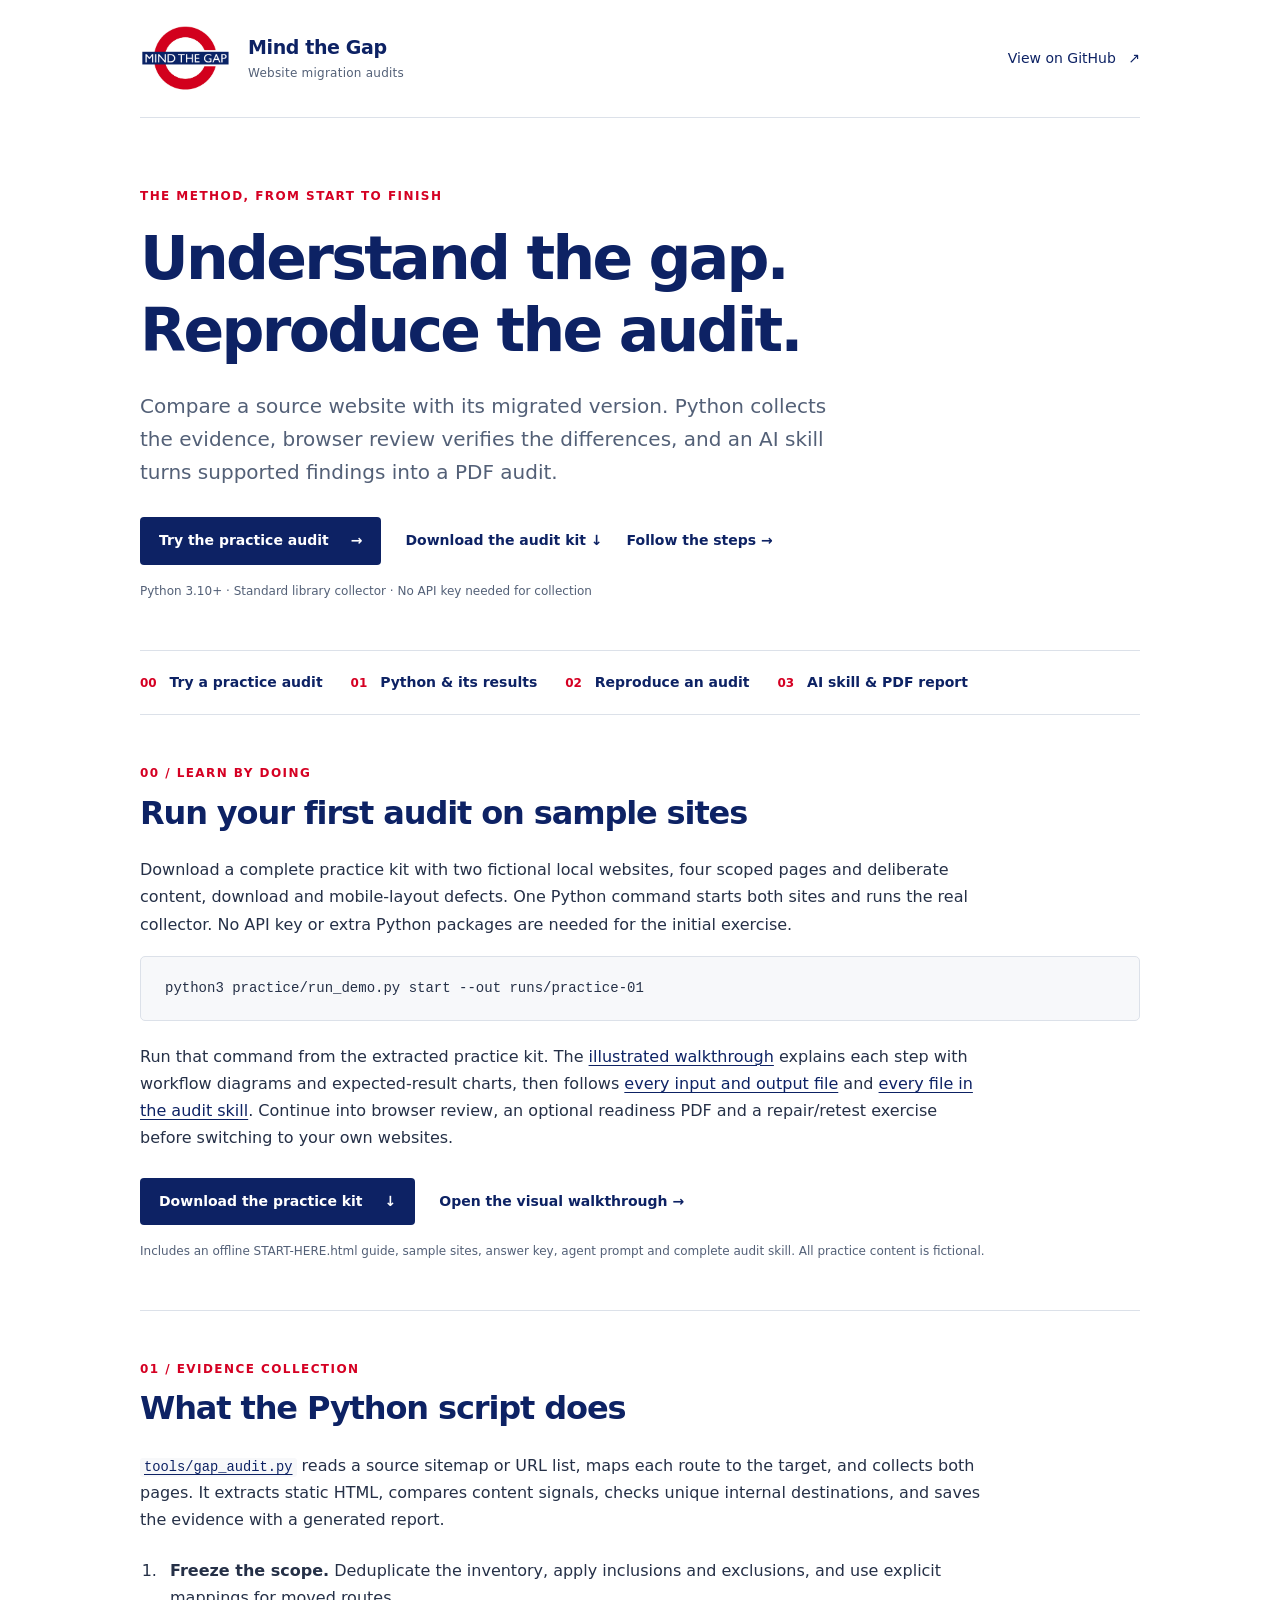
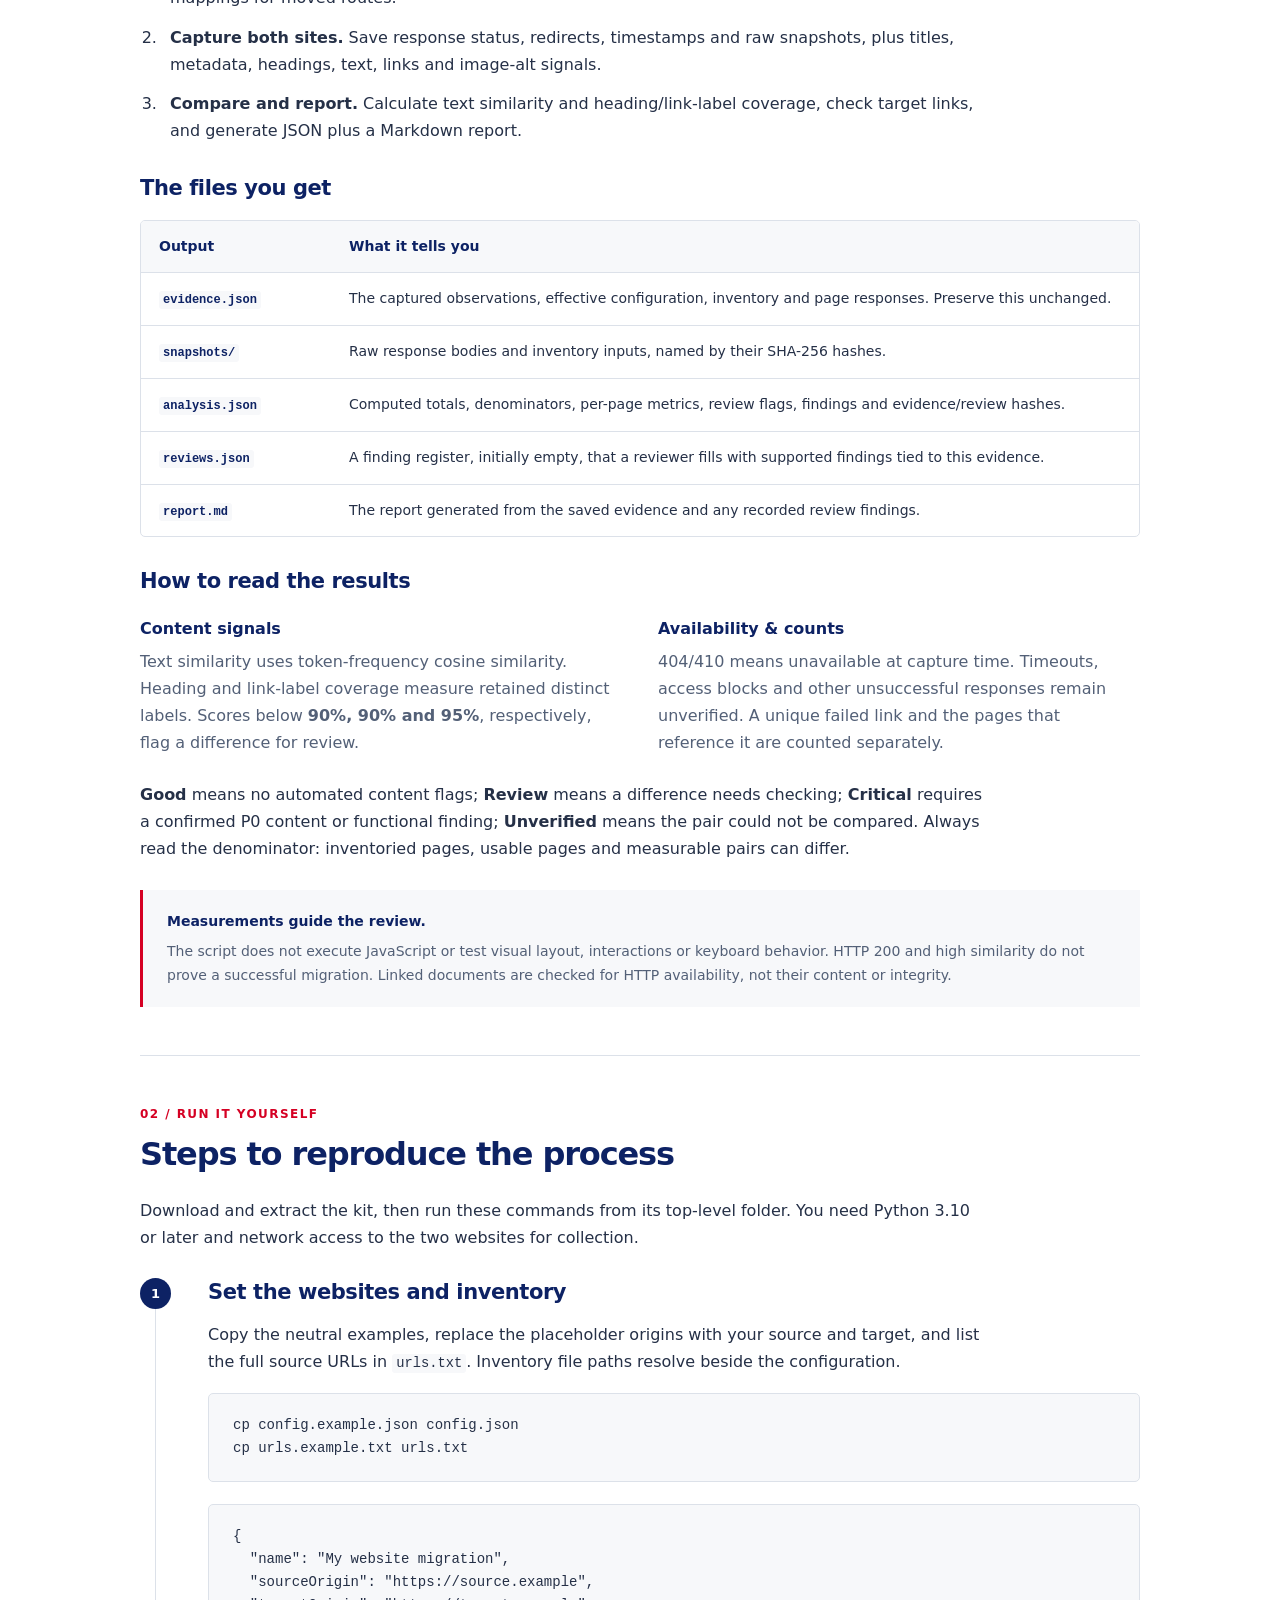
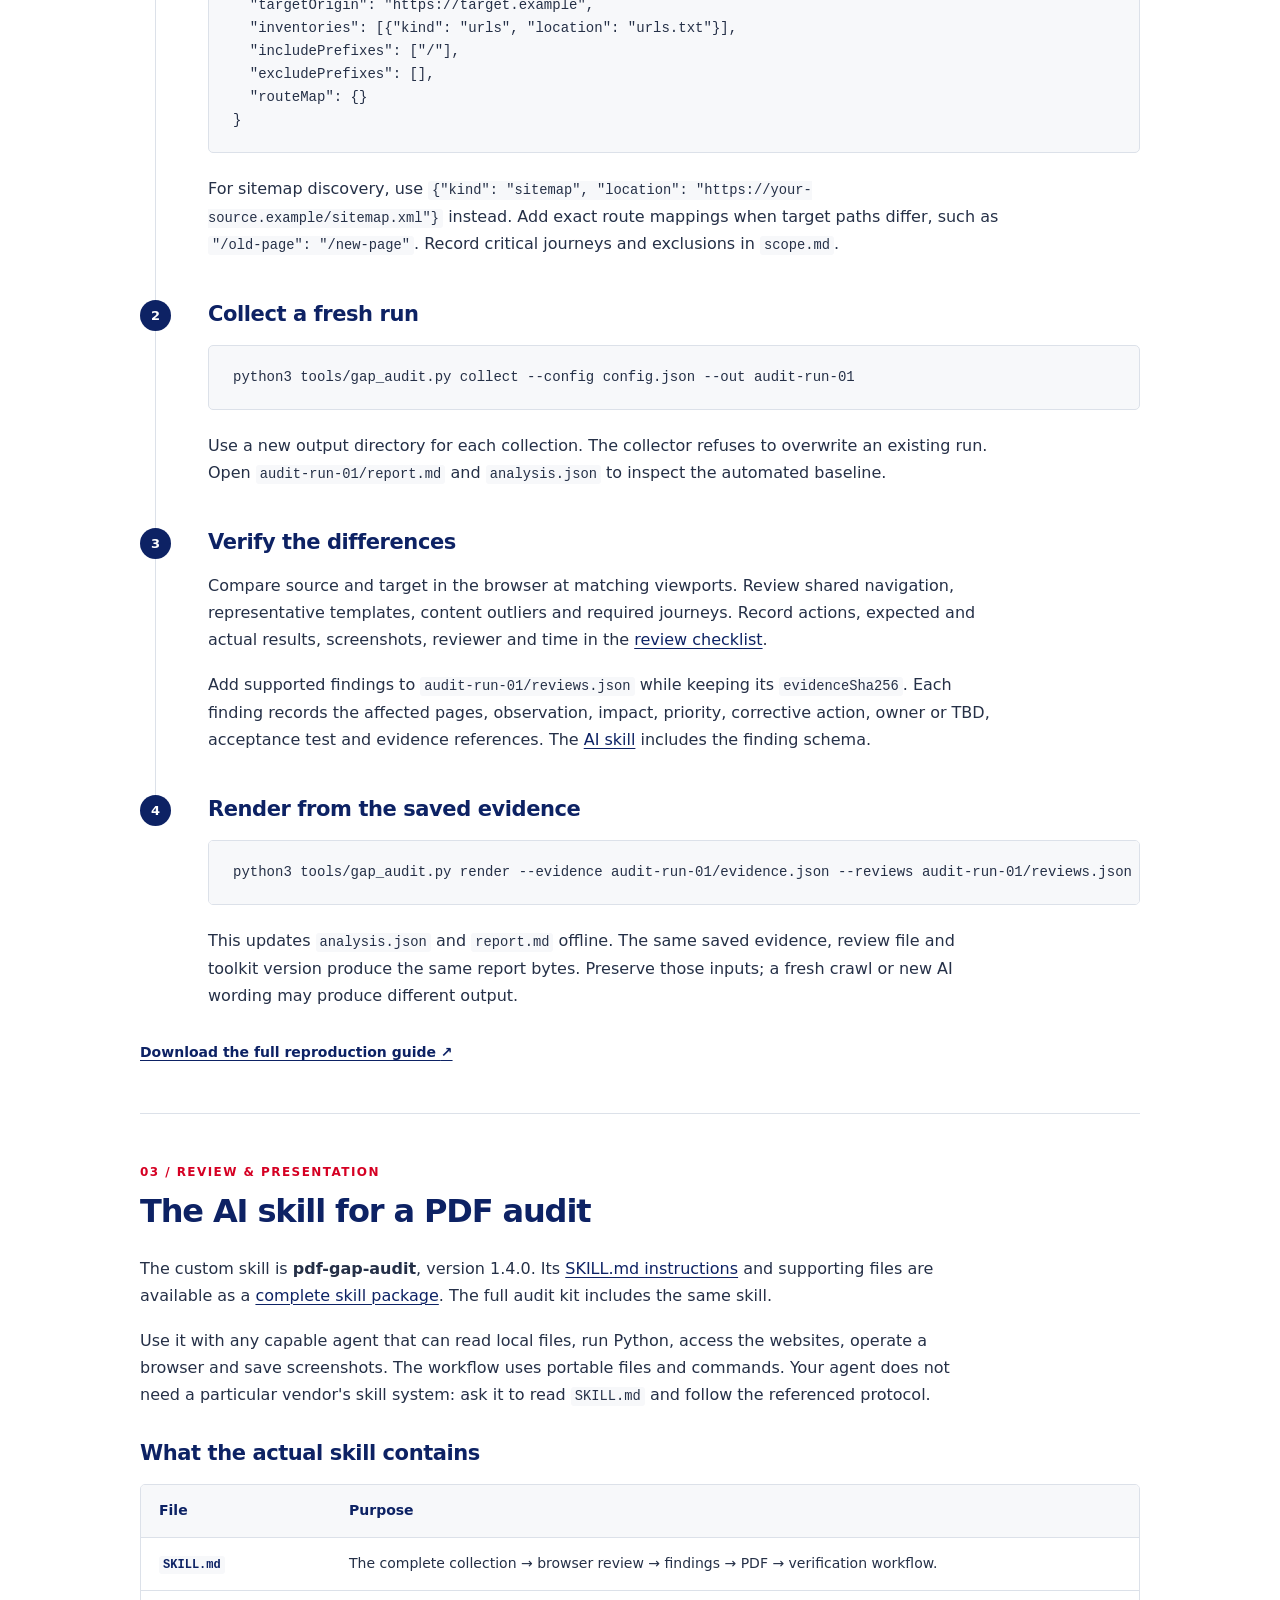
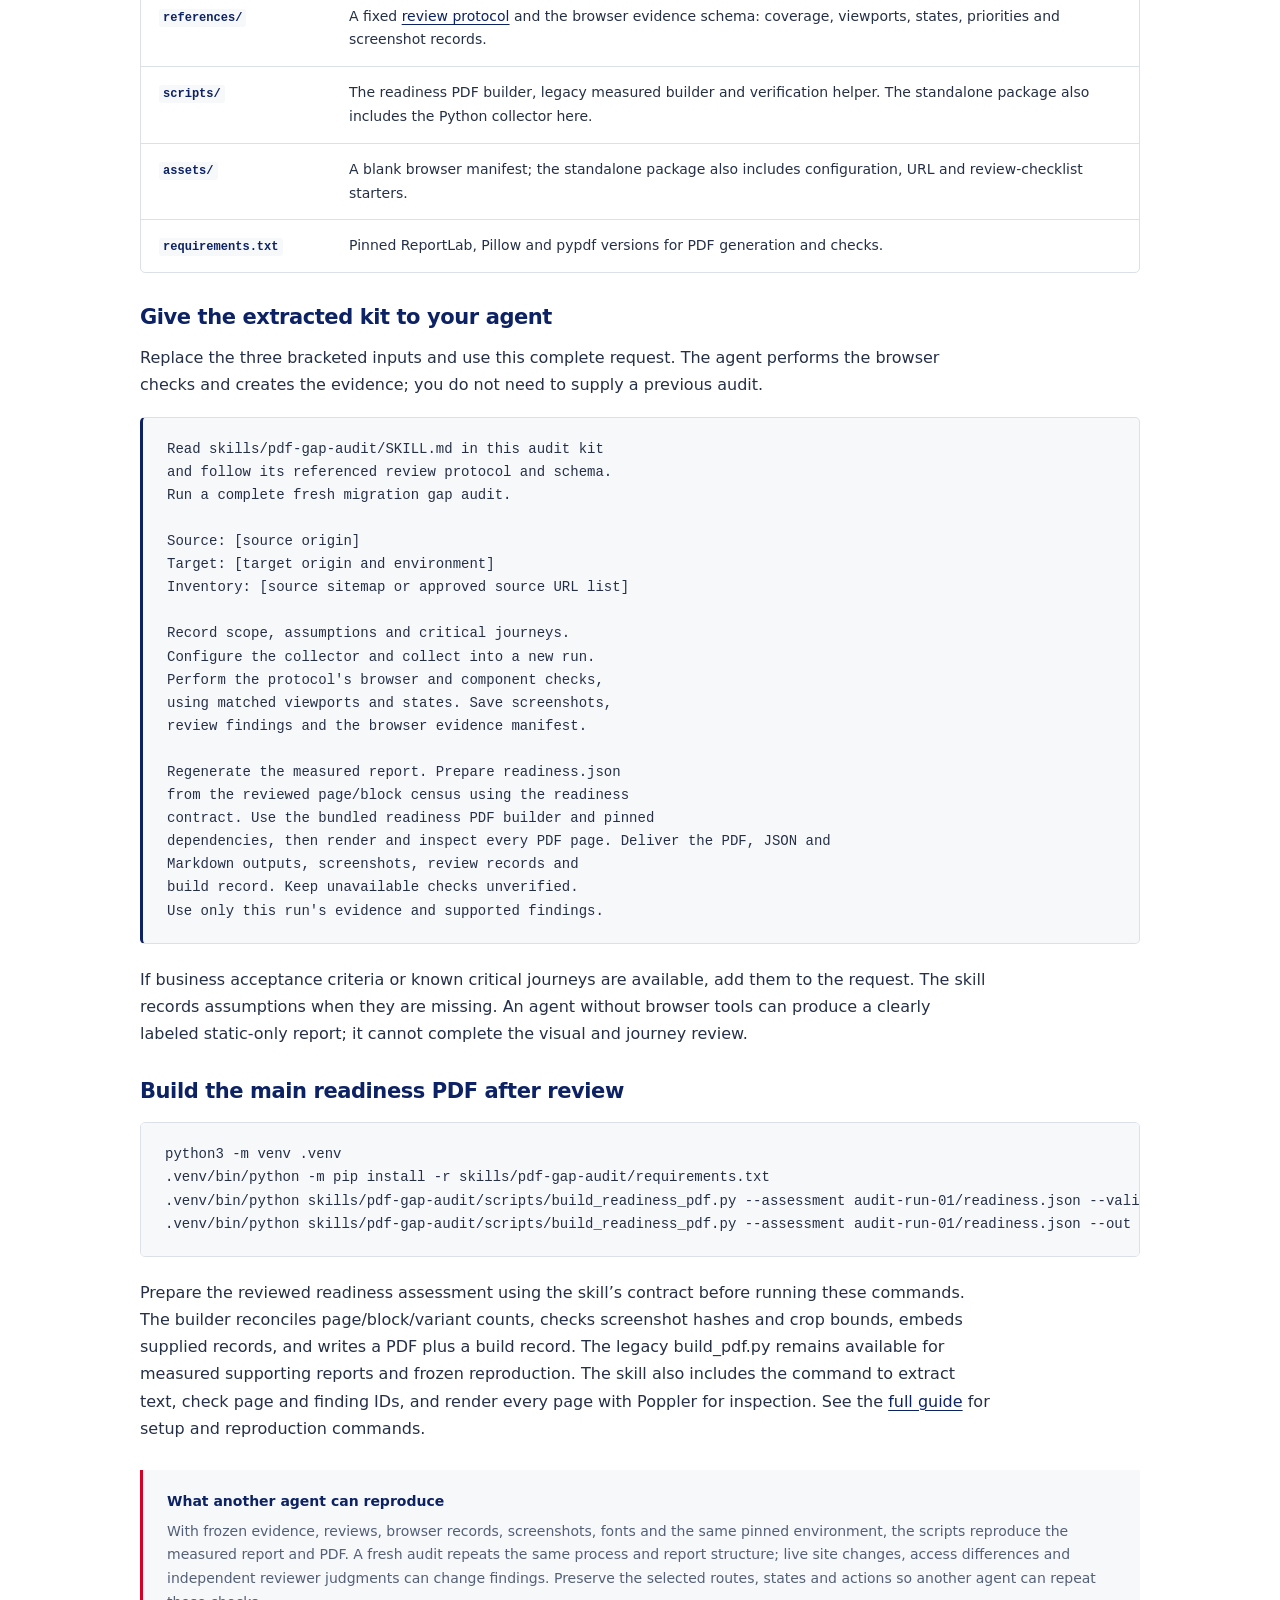
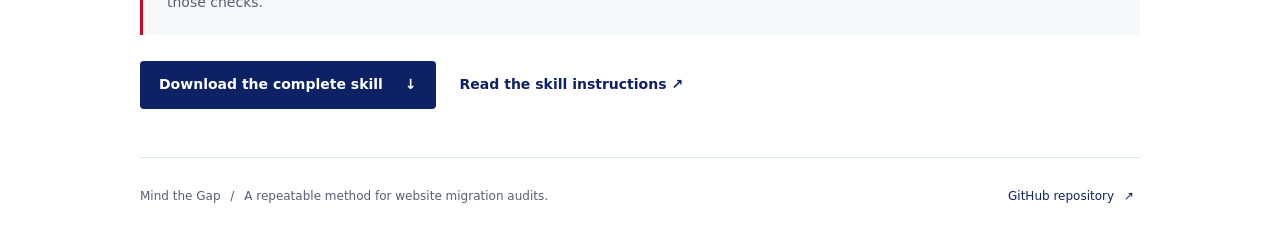
==== site/index.html @ 46358c14 "Publish visual practice kit and self-guided migration audit lab" ====
<!doctype html>
<html lang="en">
<head>
  <meta charset="utf-8">
  <meta name="viewport" content="width=device-width, initial-scale=1">
  <meta name="description" content="A repeatable website migration gap audit: Python evidence collection, browser review and an AI skill for PDF reports.">
  <meta name="theme-color" content="#0d2264">
  <meta http-equiv="Content-Security-Policy" content="default-src 'self'; script-src 'none'; style-src 'self'; img-src 'self'; object-src 'none'; base-uri 'self'; form-action 'none'">
  <title>Mind the Gap — Repeatable website migration audits</title>
  <link rel="icon" href="./favicon.svg" type="image/svg+xml">
  <link rel="stylesheet" href="./guide.css">
</head>
<body>
  <a class="skip-link" href="#main">Skip to the guide</a>
  <header class="site-header wrap">
    <a class="brand" href="#" aria-label="Mind the Gap home">
      <img src="./mind-the-gap.png" alt="" width="92" height="69">
      <span>Mind the Gap<small>Website migration audits</small></span>
    </a>
    <a class="repo-link" href="https://github.com/gonsaje-vml/gapaudit">View on GitHub <span aria-hidden="true">↗</span></a>
  </header>

  <main id="main" class="wrap">
    <section class="intro" aria-labelledby="title">
      <p class="eyebrow">The method, from start to finish</p>
      <h1 id="title">Understand the gap.<br>Reproduce the audit.</h1>
      <p class="lede">Compare a source website with its migrated version. Python collects the evidence, browser review verifies the differences, and an AI skill turns supported findings into a PDF audit.</p>
      <div class="actions">
        <a class="button" href="./practice.html">Try the practice audit <span aria-hidden="true">→</span></a>
        <a class="text-link" href="./downloads/gap-audit-kit.zip" download>Download the audit kit <span aria-hidden="true">↓</span></a>
        <a class="text-link" href="#reproduce">Follow the steps <span aria-hidden="true">→</span></a>
      </div>
      <p class="intro-note">Python 3.10+ · Standard library collector · No API key needed for collection</p>
    </section>

    <nav class="section-nav" aria-label="Guide sections">
      <a href="#practice"><span>00</span> Try a practice audit</a>
      <a href="#python"><span>01</span> Python &amp; its results</a>
      <a href="#reproduce"><span>02</span> Reproduce an audit</a>
      <a href="#pdf-skill"><span>03</span> AI skill &amp; PDF report</a>
    </nav>

    <section id="practice" class="guide-section" aria-labelledby="practice-title">
      <div class="section-heading"><p class="eyebrow">00 / Learn by doing</p><h2 id="practice-title">Run your first audit on sample sites</h2></div>
      <p>Download a complete practice kit with two fictional local websites, four scoped pages and deliberate content, download and mobile-layout defects. One Python command starts both sites and runs the real collector. No API key or extra Python packages are needed for the initial exercise.</p>
      <pre><code>python3 practice/run_demo.py start --out runs/practice-01</code></pre>
      <p>Run that command from the extracted practice kit. The <a href="./practice.html">illustrated walkthrough</a> explains each step with workflow diagrams and expected-result charts, then follows <a href="./practice.html#files">every input and output file</a> and <a href="./practice.html#skill">every file in the audit skill</a>. Continue into browser review, an optional readiness PDF and a repair/retest exercise before switching to your own websites.</p>
      <div class="actions"><a class="button" href="./downloads/gap-audit-practice-kit.zip" download>Download the practice kit <span aria-hidden="true">↓</span></a><a class="text-link" href="./practice.html">Open the visual walkthrough →</a></div>
      <p class="intro-note">Includes an offline START-HERE.html guide, sample sites, answer key, agent prompt and complete audit skill. All practice content is fictional.</p>
    </section>

    <section id="python" class="guide-section" aria-labelledby="python-title">
      <div class="section-heading"><p class="eyebrow">01 / Evidence collection</p><h2 id="python-title">What the Python script does</h2></div>
      <p><a href="./downloads/gap_audit.py" download><code>tools/gap_audit.py</code></a> reads a source sitemap or URL list, maps each route to the target, and collects both pages. It extracts static HTML, compares content signals, checks unique internal destinations, and saves the evidence with a generated report.</p>
      <ol class="process">
        <li><strong>Freeze the scope.</strong> Deduplicate the inventory, apply inclusions and exclusions, and use explicit mappings for moved routes.</li>
        <li><strong>Capture both sites.</strong> Save response status, redirects, timestamps and raw snapshots, plus titles, metadata, headings, text, links and image-alt signals.</li>
        <li><strong>Compare and report.</strong> Calculate text similarity and heading/link-label coverage, check target links, and generate JSON plus a Markdown report.</li>
      </ol>

      <h3>The files you get</h3>
      <div class="table-scroll" role="region" aria-label="Python output files" tabindex="0">
        <table>
          <thead><tr><th scope="col">Output</th><th scope="col">What it tells you</th></tr></thead>
          <tbody>
            <tr><th scope="row"><code>evidence.json</code></th><td>The captured observations, effective configuration, inventory and page responses. Preserve this unchanged.</td></tr>
            <tr><th scope="row"><code>snapshots/</code></th><td>Raw response bodies and inventory inputs, named by their SHA-256 hashes.</td></tr>
            <tr><th scope="row"><code>analysis.json</code></th><td>Computed totals, denominators, per-page metrics, review flags, findings and evidence/review hashes.</td></tr>
            <tr><th scope="row"><code>reviews.json</code></th><td>A finding register, initially empty, that a reviewer fills with supported findings tied to this evidence.</td></tr>
            <tr><th scope="row"><code>report.md</code></th><td>The report generated from the saved evidence and any recorded review findings.</td></tr>
          </tbody>
        </table>
      </div>

      <h3>How to read the results</h3>
      <div class="explanations">
        <div><h4>Content signals</h4><p>Text similarity uses token-frequency cosine similarity. Heading and link-label coverage measure retained distinct labels. Scores below <strong>90%, 90% and 95%</strong>, respectively, flag a difference for review.</p></div>
        <div><h4>Availability &amp; counts</h4><p>404/410 means unavailable at capture time. Timeouts, access blocks and other unsuccessful responses remain unverified. A unique failed link and the pages that reference it are counted separately.</p></div>
      </div>
      <p><strong>Good</strong> means no automated content flags; <strong>Review</strong> means a difference needs checking; <strong>Critical</strong> requires a confirmed P0 content or functional finding; <strong>Unverified</strong> means the pair could not be compared. Always read the denominator: inventoried pages, usable pages and measurable pairs can differ.</p>
      <aside class="note"><strong>Measurements guide the review.</strong><p>The script does not execute JavaScript or test visual layout, interactions or keyboard behavior. HTTP 200 and high similarity do not prove a successful migration. Linked documents are checked for HTTP availability, not their content or integrity.</p></aside>
    </section>

    <section id="reproduce" class="guide-section" aria-labelledby="reproduce-title">
      <div class="section-heading"><p class="eyebrow">02 / Run it yourself</p><h2 id="reproduce-title">Steps to reproduce the process</h2></div>
      <p>Download and extract the kit, then run these commands from its top-level folder. You need Python 3.10 or later and network access to the two websites for collection.</p>
      <ol class="steps">
        <li>
          <h3>Set the websites and inventory</h3>
          <p>Copy the neutral examples, replace the placeholder origins with your source and target, and list the full source URLs in <code>urls.txt</code>. Inventory file paths resolve beside the configuration.</p>
          <pre><code>cp config.example.json config.json
cp urls.example.txt urls.txt</code></pre>
          <pre><code>{
  "name": "My website migration",
  "sourceOrigin": "https://source.example",
  "targetOrigin": "https://target.example",
  "inventories": [{"kind": "urls", "location": "urls.txt"}],
  "includePrefixes": ["/"],
  "excludePrefixes": [],
  "routeMap": {}
}</code></pre>
          <p>For sitemap discovery, use <code>{"kind": "sitemap", "location": "https://your-source.example/sitemap.xml"}</code> instead. Add exact route mappings when target paths differ, such as <code>"/old-page": "/new-page"</code>. Record critical journeys and exclusions in <code>scope.md</code>.</p>
        </li>
        <li>
          <h3>Collect a fresh run</h3>
          <pre><code>python3 tools/gap_audit.py collect --config config.json --out audit-run-01</code></pre>
          <p>Use a new output directory for each collection. The collector refuses to overwrite an existing run. Open <code>audit-run-01/report.md</code> and <code>analysis.json</code> to inspect the automated baseline.</p>
        </li>
        <li>
          <h3>Verify the differences</h3>
          <p>Compare source and target in the browser at matching viewports. Review shared navigation, representative templates, content outliers and required journeys. Record actions, expected and actual results, screenshots, reviewer and time in the <a href="./downloads/review-checklist.md" download>review checklist</a>.</p>
          <p>Add supported findings to <code>audit-run-01/reviews.json</code> while keeping its <code>evidenceSha256</code>. Each finding records the affected pages, observation, impact, priority, corrective action, owner or TBD, acceptance test and evidence references. The <a href="./downloads/SKILL.md" download>AI skill</a> includes the finding schema.</p>
        </li>
        <li>
          <h3>Render from the saved evidence</h3>
          <pre><code>python3 tools/gap_audit.py render --evidence audit-run-01/evidence.json --reviews audit-run-01/reviews.json --out audit-run-01</code></pre>
          <p>This updates <code>analysis.json</code> and <code>report.md</code> offline. The same saved evidence, review file and toolkit version produce the same report bytes. Preserve those inputs; a fresh crawl or new AI wording may produce different output.</p>
        </li>
      </ol>
      <p class="resource-link"><a href="./downloads/reproduce-audit.md" download>Download the full reproduction guide <span aria-hidden="true">↗</span></a></p>
    </section>

    <section id="pdf-skill" class="guide-section" aria-labelledby="skill-title">
      <div class="section-heading"><p class="eyebrow">03 / Review &amp; presentation</p><h2 id="skill-title">The AI skill for a PDF audit</h2></div>
      <p>The custom skill is <strong>pdf-gap-audit</strong>, version 1.4.0. Its <a href="./downloads/SKILL.md" download>SKILL.md instructions</a> and supporting files are available as a <a href="./downloads/pdf-gap-audit-skill.zip" download>complete skill package</a>. The full audit kit includes the same skill.</p>
      <p>Use it with any capable agent that can read local files, run Python, access the websites, operate a browser and save screenshots. The workflow uses portable files and commands. Your agent does not need a particular vendor's skill system: ask it to read <code>SKILL.md</code> and follow the referenced protocol.</p>
      <h3>What the actual skill contains</h3>
      <div class="table-scroll" role="region" aria-label="Skill package contents" tabindex="0">
        <table><thead><tr><th scope="col">File</th><th scope="col">Purpose</th></tr></thead><tbody>
          <tr><th scope="row"><code>SKILL.md</code></th><td>The complete collection → browser review → findings → PDF → verification workflow.</td></tr>
          <tr><th scope="row"><code>references/</code></th><td>A fixed <a href="./downloads/review-protocol.md" download>review protocol</a> and the browser evidence schema: coverage, viewports, states, priorities and screenshot records.</td></tr>
          <tr><th scope="row"><code>scripts/</code></th><td>The readiness PDF builder, legacy measured builder and verification helper. The standalone package also includes the Python collector here.</td></tr>
          <tr><th scope="row"><code>assets/</code></th><td>A blank browser manifest; the standalone package also includes configuration, URL and review-checklist starters.</td></tr>
          <tr><th scope="row"><code>requirements.txt</code></th><td>Pinned ReportLab, Pillow and pypdf versions for PDF generation and checks.</td></tr>
        </tbody></table>
      </div>
      <h3>Give the extracted kit to your agent</h3>
      <p>Replace the three bracketed inputs and use this complete request. The agent performs the browser checks and creates the evidence; you do not need to supply a previous audit.</p>
      <pre class="prompt"><code>Read skills/pdf-gap-audit/SKILL.md in this audit kit
and follow its referenced review protocol and schema.
Run a complete fresh migration gap audit.

Source: [source origin]
Target: [target origin and environment]
Inventory: [source sitemap or approved source URL list]

Record scope, assumptions and critical journeys.
Configure the collector and collect into a new run.
Perform the protocol's browser and component checks,
using matched viewports and states. Save screenshots,
review findings and the browser evidence manifest.

Regenerate the measured report. Prepare readiness.json
from the reviewed page/block census using the readiness
contract. Use the bundled readiness PDF builder and pinned
dependencies, then render and inspect every PDF page. Deliver the PDF, JSON and
Markdown outputs, screenshots, review records and
build record. Keep unavailable checks unverified.
Use only this run's evidence and supported findings.</code></pre>
      <p>If business acceptance criteria or known critical journeys are available, add them to the request. The skill records assumptions when they are missing. An agent without browser tools can produce a clearly labeled static-only report; it cannot complete the visual and journey review.</p>
      <h3>Build the main readiness PDF after review</h3>
      <pre><code>python3 -m venv .venv
.venv/bin/python -m pip install -r skills/pdf-gap-audit/requirements.txt
.venv/bin/python skills/pdf-gap-audit/scripts/build_readiness_pdf.py --assessment audit-run-01/readiness.json --validate-only
.venv/bin/python skills/pdf-gap-audit/scripts/build_readiness_pdf.py --assessment audit-run-01/readiness.json --out audit-run-01/readiness-audit.pdf</code></pre>
      <p>Prepare the reviewed readiness assessment using the skill’s contract before running these commands. The builder reconciles page/block/variant counts, checks screenshot hashes and crop bounds, embeds supplied records, and writes a PDF plus a build record. The legacy build_pdf.py remains available for measured supporting reports and frozen reproduction. The skill also includes the command to extract text, check page and finding IDs, and render every page with Poppler for inspection. See the <a href="./downloads/reproduce-audit.md" download>full guide</a> for setup and reproduction commands.</p>
      <aside class="note"><strong>What another agent can reproduce</strong><p>With frozen evidence, reviews, browser records, screenshots, fonts and the same pinned environment, the scripts reproduce the measured report and PDF. A fresh audit repeats the same process and report structure; live site changes, access differences and independent reviewer judgments can change findings. Preserve the selected routes, states and actions so another agent can repeat those checks.</p></aside>
      <div class="actions"><a class="button" href="./downloads/pdf-gap-audit-skill.zip" download>Download the complete skill <span aria-hidden="true">↓</span></a><a class="text-link" href="./downloads/SKILL.md" download>Read the skill instructions <span aria-hidden="true">↗</span></a></div>
    </section>
  </main>
  <footer class="site-footer wrap"><p>Mind the Gap <span aria-hidden="true">/</span> A repeatable method for website migration audits.</p><a href="https://github.com/gonsaje-vml/gapaudit">GitHub repository <span aria-hidden="true">↗</span></a></footer>
</body>
</html>
---- site/guide.css ----
:root{color-scheme:light;--navy:#0d2264;--red:#d50023;--ink:#253047;--muted:#536077;--line:#dce1e9;--paper:#f7f8fa;font-family:system-ui,-apple-system,BlinkMacSystemFont,"Segoe UI",sans-serif;color:var(--ink);background:#fff;font-synthesis:none}
*{box-sizing:border-box}
body{margin:0;font-size:16px;line-height:1.7}
a{color:var(--navy);text-underline-offset:3px;text-decoration-thickness:1px}
a:hover{text-decoration-thickness:2px}
a:focus-visible,[tabindex]:focus-visible{outline:3px solid var(--red);outline-offset:5px}
.wrap{width:min(100% - 64px,1000px);margin-inline:auto}
.skip-link{position:absolute;top:-100px;left:16px;padding:8px 16px;background:#fff;z-index:10}
.skip-link:focus{top:12px}
.site-header{display:flex;align-items:center;justify-content:space-between;gap:24px;padding-block:24px;border-bottom:1px solid var(--line)}
.brand{display:flex;align-items:center;gap:16px;text-decoration:none;line-height:1.25;font-size:19px;font-weight:700;letter-spacing:-.02em}
.brand img{display:block;object-fit:contain}
.brand small{display:block;margin-top:6px;color:var(--muted);font-size:12px;font-weight:500;letter-spacing:.02em}
.repo-link{font-size:14px;white-space:nowrap;text-decoration:none}
.repo-link span{margin-left:8px}
.intro{padding:68px 0 48px;max-width:790px}
.eyebrow{margin:0 0 16px;color:var(--red);font-size:12px;font-weight:700;letter-spacing:.12em;text-transform:uppercase}
h1,h2,h3,h4{color:var(--navy);line-height:1.2}
h1{margin:0;font-size:clamp(36px,5.6vw,60px);font-weight:650;letter-spacing:-.045em}
.lede{max-width:700px;margin:24px 0 28px;font-size:20px;line-height:1.65;color:var(--muted)}
.actions{display:flex;align-items:center;flex-wrap:wrap;gap:24px;margin:26px 0 0}
.button{display:inline-flex;align-items:center;justify-content:center;gap:22px;background:var(--navy);color:#fff;font-size:14px;font-weight:650;text-decoration:none;padding:12px 19px;border-radius:4px}
.button:hover{background:#182e72;text-decoration:none}
.text-link{font-size:14px;font-weight:600;text-decoration:none}
.intro-note{font-size:12px;color:var(--muted);margin:16px 0 0}
.section-nav{display:flex;gap:28px;flex-wrap:wrap;padding:20px 0;border-block:1px solid var(--line)}
.section-nav a{font-size:14px;text-decoration:none;font-weight:600}
.section-nav span{color:var(--red);margin-right:8px;font-size:12px}
.guide-section{padding:48px 0;border-bottom:1px solid var(--line);scroll-margin-top:24px}
.section-heading{margin-bottom:24px}
.section-heading .eyebrow{margin-bottom:10px}
h2{font-size:32px;letter-spacing:-.035em;margin:0;font-weight:650}
h3{font-size:21px;letter-spacing:-.02em;margin:32px 0 14px;font-weight:650}
h4{font-size:16px;margin:0 0 10px}
p{margin:0 0 18px}
.guide-section>p,.process{max-width:850px}
.process{padding-left:22px;margin-block:24px 32px}
.process li{padding-left:8px;margin:12px 0}
strong{font-weight:650}
code{font-family:ui-monospace,SFMono-Regular,Consolas,monospace;font-size:.86em;overflow-wrap:anywhere}
p code,td code,th code{background:var(--paper);padding:2px 4px;border-radius:3px}
pre{padding:20px 24px;margin:18px 0 22px;background:var(--paper);border:1px solid var(--line);border-radius:5px;line-height:1.65;overflow:auto;font-size:14px}
pre code{font-size:inherit;overflow-wrap:normal}
.table-scroll{overflow-x:auto;border:1px solid var(--line);border-radius:5px;margin:18px 0 32px}
table{width:100%;border-collapse:collapse;text-align:left;font-size:14px}
th,td{padding:14px 18px;border-bottom:1px solid var(--line);vertical-align:top}
thead{background:var(--paper);color:var(--navy)}
tbody th{width:190px;color:var(--navy);font-weight:600}
tbody tr:last-child th,tbody tr:last-child td{border-bottom:0}
.explanations{display:grid;grid-template-columns:1fr 1fr;gap:36px;margin:24px 0}
.explanations p{margin:0;color:var(--muted)}
.note{margin:28px 0 0;padding:20px 24px;background:var(--paper);border-left:3px solid var(--red);font-size:14px}
.note strong{color:var(--navy)}
.note p{margin:6px 0 0;color:var(--muted)}
.steps{list-style:none;counter-reset:step;padding:0;margin:28px 0 0}
.steps>li{counter-increment:step;position:relative;padding:0 0 26px 52px;border-left:1px solid var(--line);margin-left:15px}
.steps>li:last-child{padding-bottom:0;border-left-color:transparent}
.steps>li::before{content:counter(step);position:absolute;left:-16px;top:-2px;width:31px;height:31px;border-radius:50%;display:grid;place-items:center;background:var(--navy);color:#fff;font-weight:600;font-size:13px;line-height:1}
.steps h3{margin:0 0 16px}
.steps p{max-width:800px}
.resource-link{margin:32px 0 0;font-size:14px;font-weight:600}
.prompt{border-left:3px solid var(--navy)}
.lab-nav{display:grid;grid-template-columns:repeat(3,1fr);gap:12px 24px;padding:24px 0;border-block:1px solid var(--line)}
.lab-nav a{font-size:13px;font-weight:600;text-decoration:none}
.diagram{margin:28px 0 32px;border:1px solid var(--line);border-radius:6px;overflow:hidden}
.diagram-scroll{overflow-x:auto;padding:8px;background:#fff}
.diagram img{display:block;width:100%;min-width:740px;height:auto}
figcaption{padding:13px 20px;background:var(--paper);border-top:1px solid var(--line);font-size:13px;color:var(--muted);line-height:1.6}
.learning-grid{display:grid;grid-template-columns:1fr 1fr;gap:36px}
.learning-grid h3{margin-top:8px}
.site-pair{display:grid;grid-template-columns:1fr 1fr;gap:16px;margin:22px 0}
.site-pair>div{padding:20px;background:var(--paper);border-left:3px solid var(--navy);min-width:0}
.site-pair strong,.site-pair code,.mini-label{display:block}
.mini-label{color:var(--red);text-transform:uppercase;font-size:11px;letter-spacing:.08em;font-weight:700;margin-bottom:8px}
.site-pair code{margin-top:8px}
.explain{padding:18px 0;border-bottom:1px solid var(--line)}
.explain summary{font-weight:650;color:var(--navy);cursor:pointer;line-height:1.5}
.explain summary:focus-visible{outline:3px solid var(--red);outline-offset:5px}
.explain[open] summary{margin-bottom:16px}
.explain p:last-child{margin-bottom:0}
.file-tree{font-size:13px}
.lab table{min-width:680px}
.lab .guide-section{scroll-margin-top:20px}
@media(max-width:650px){.lab-nav{grid-template-columns:1fr 1fr;gap:14px}.learning-grid,.site-pair{grid-template-columns:1fr}.diagram{margin-inline:0}.diagram-scroll{padding:0}.lab .table-scroll{margin-right:0}}
@media print{.site-header,.site-footer,.lab-nav,.actions,.skip-link{display:none}.wrap{width:100%}.guide-section{break-before:auto;padding:20px 0}.diagram img{min-width:0}.diagram-scroll,.table-scroll{overflow:visible}.lab table{min-width:0}pre{white-space:pre-wrap;overflow-wrap:anywhere}.explain{break-inside:avoid}h2,h3{break-after:avoid}}
.site-footer{display:flex;justify-content:space-between;align-items:baseline;gap:24px;padding-block:28px 40px;font-size:12px;color:var(--muted)}
.site-footer p{margin:0}
.site-footer span{margin-inline:6px}
.site-footer a{white-space:nowrap;text-decoration:none}
@media(max-width:650px){.wrap{width:calc(100% - 36px)}.site-header{gap:14px;padding-block:18px}.brand{font-size:16px;gap:10px}.brand img{width:66px;height:auto}.brand small{font-size:10px}.repo-link{font-size:12px}.intro{padding:44px 0 34px}.lede{font-size:17px}.section-nav{gap:12px 22px}.section-nav a{font-size:13px}.guide-section{padding:34px 0}h2{font-size:27px}.explanations{grid-template-columns:1fr;gap:24px}.steps>li{padding-left:30px;margin-left:15px}pre{padding:16px;font-size:12px}th,td{padding:12px}tbody th{width:135px}.note{padding:18px}.site-footer{display:block}.site-footer p{margin-bottom:10px}.actions{gap:18px}.button{font-size:13px}}
@media(prefers-reduced-motion:no-preference){html{scroll-behavior:smooth}}
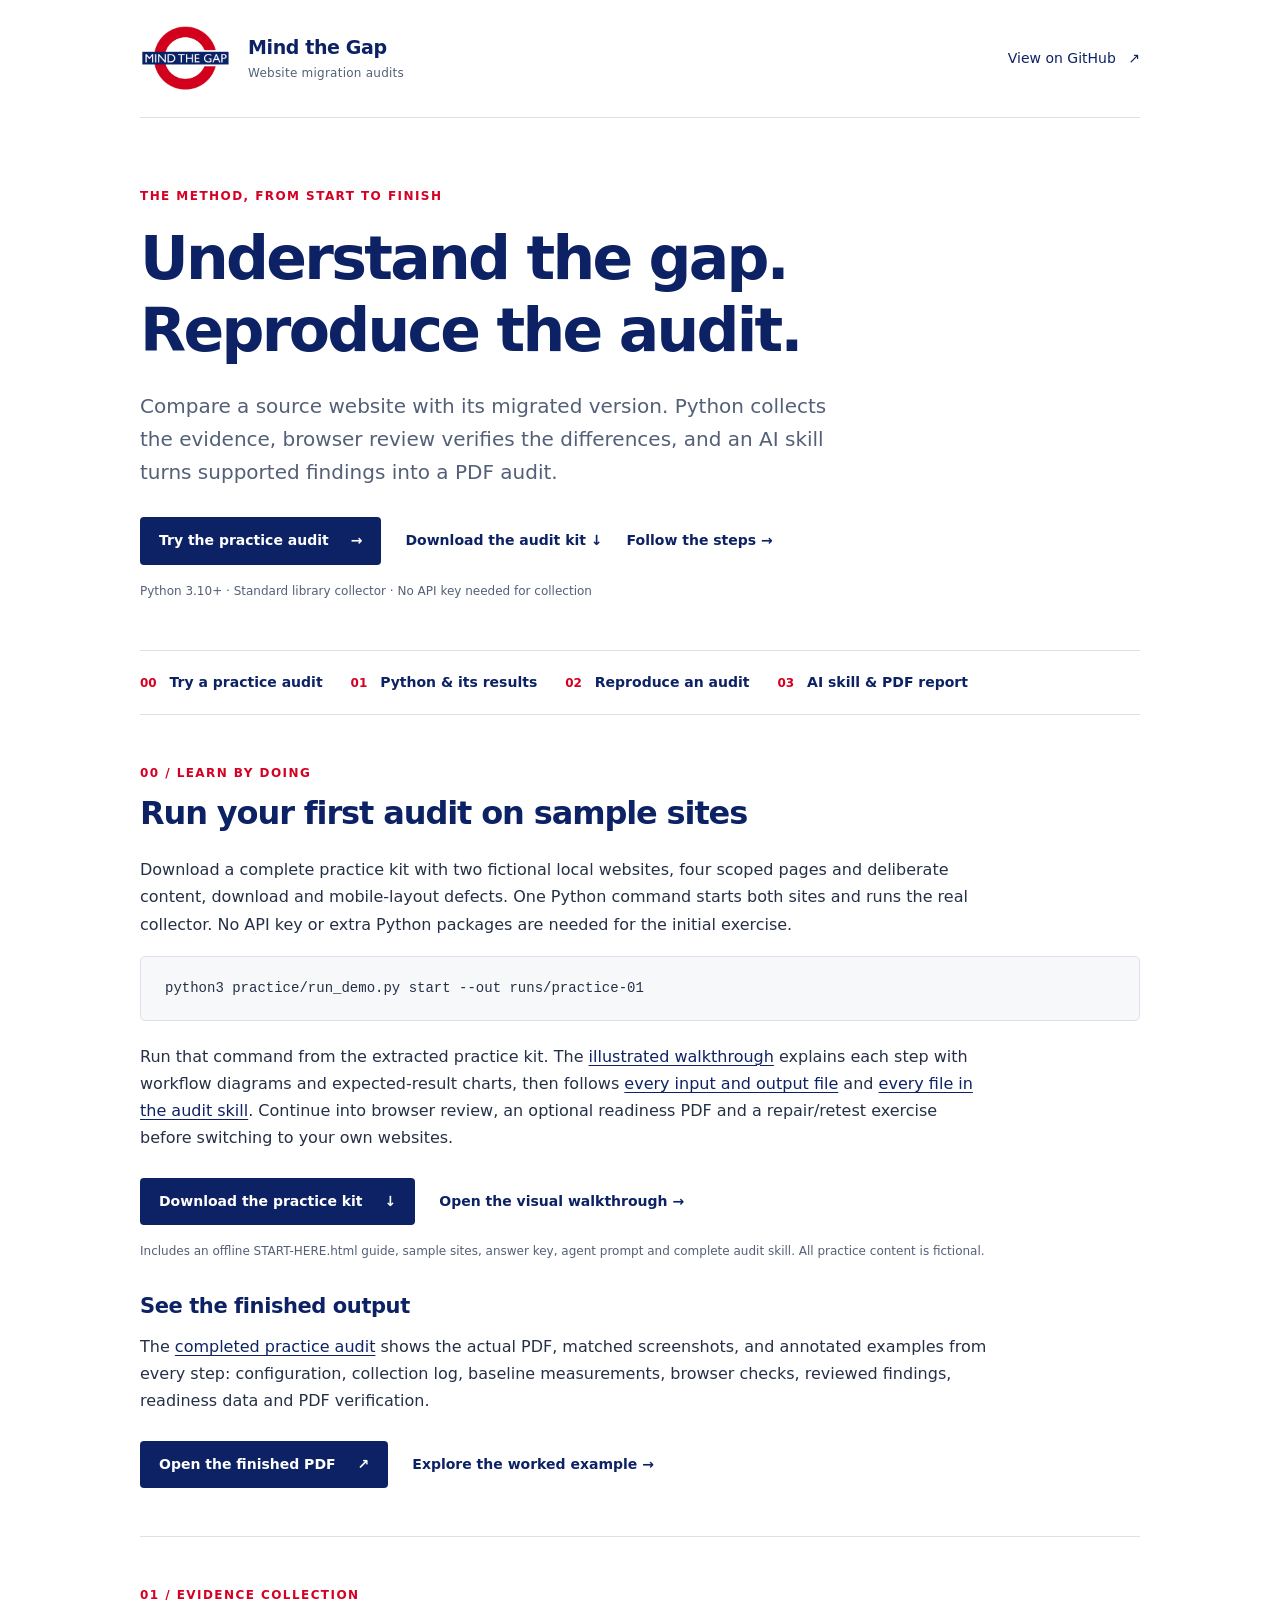
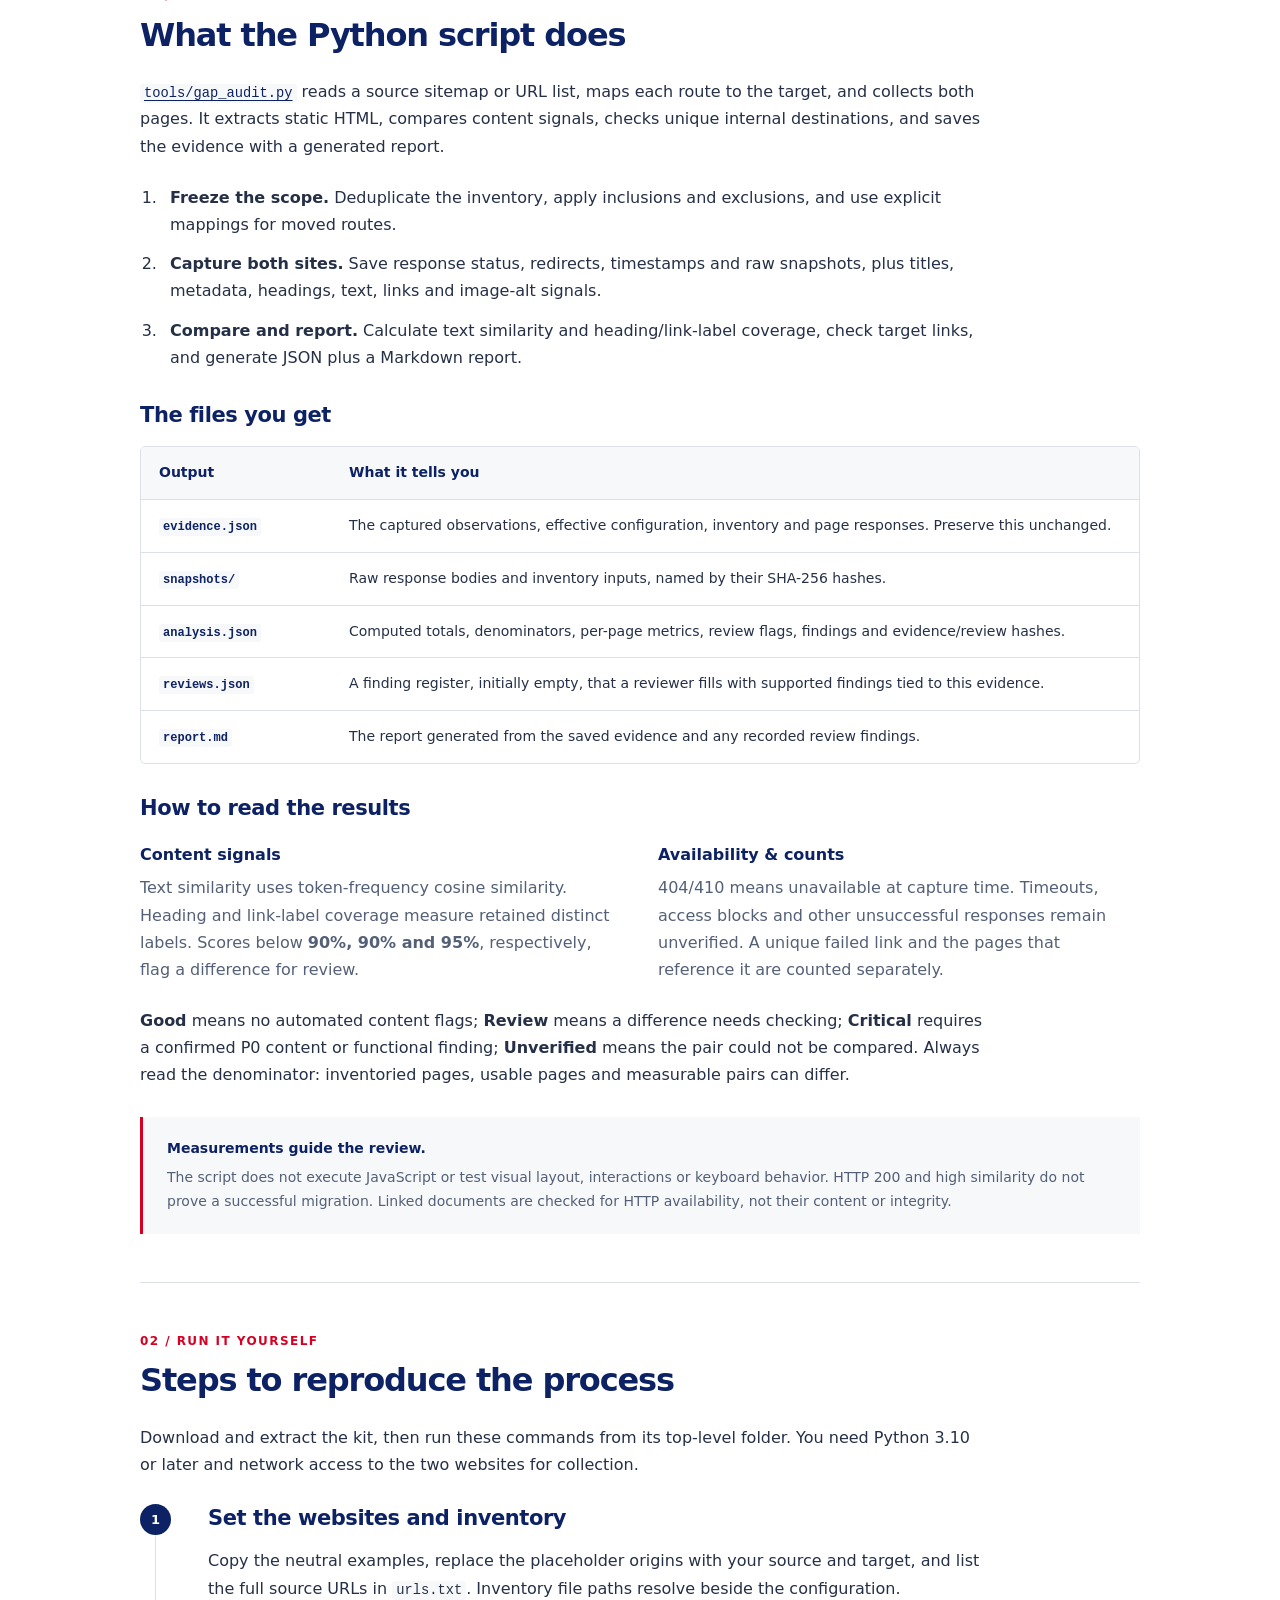
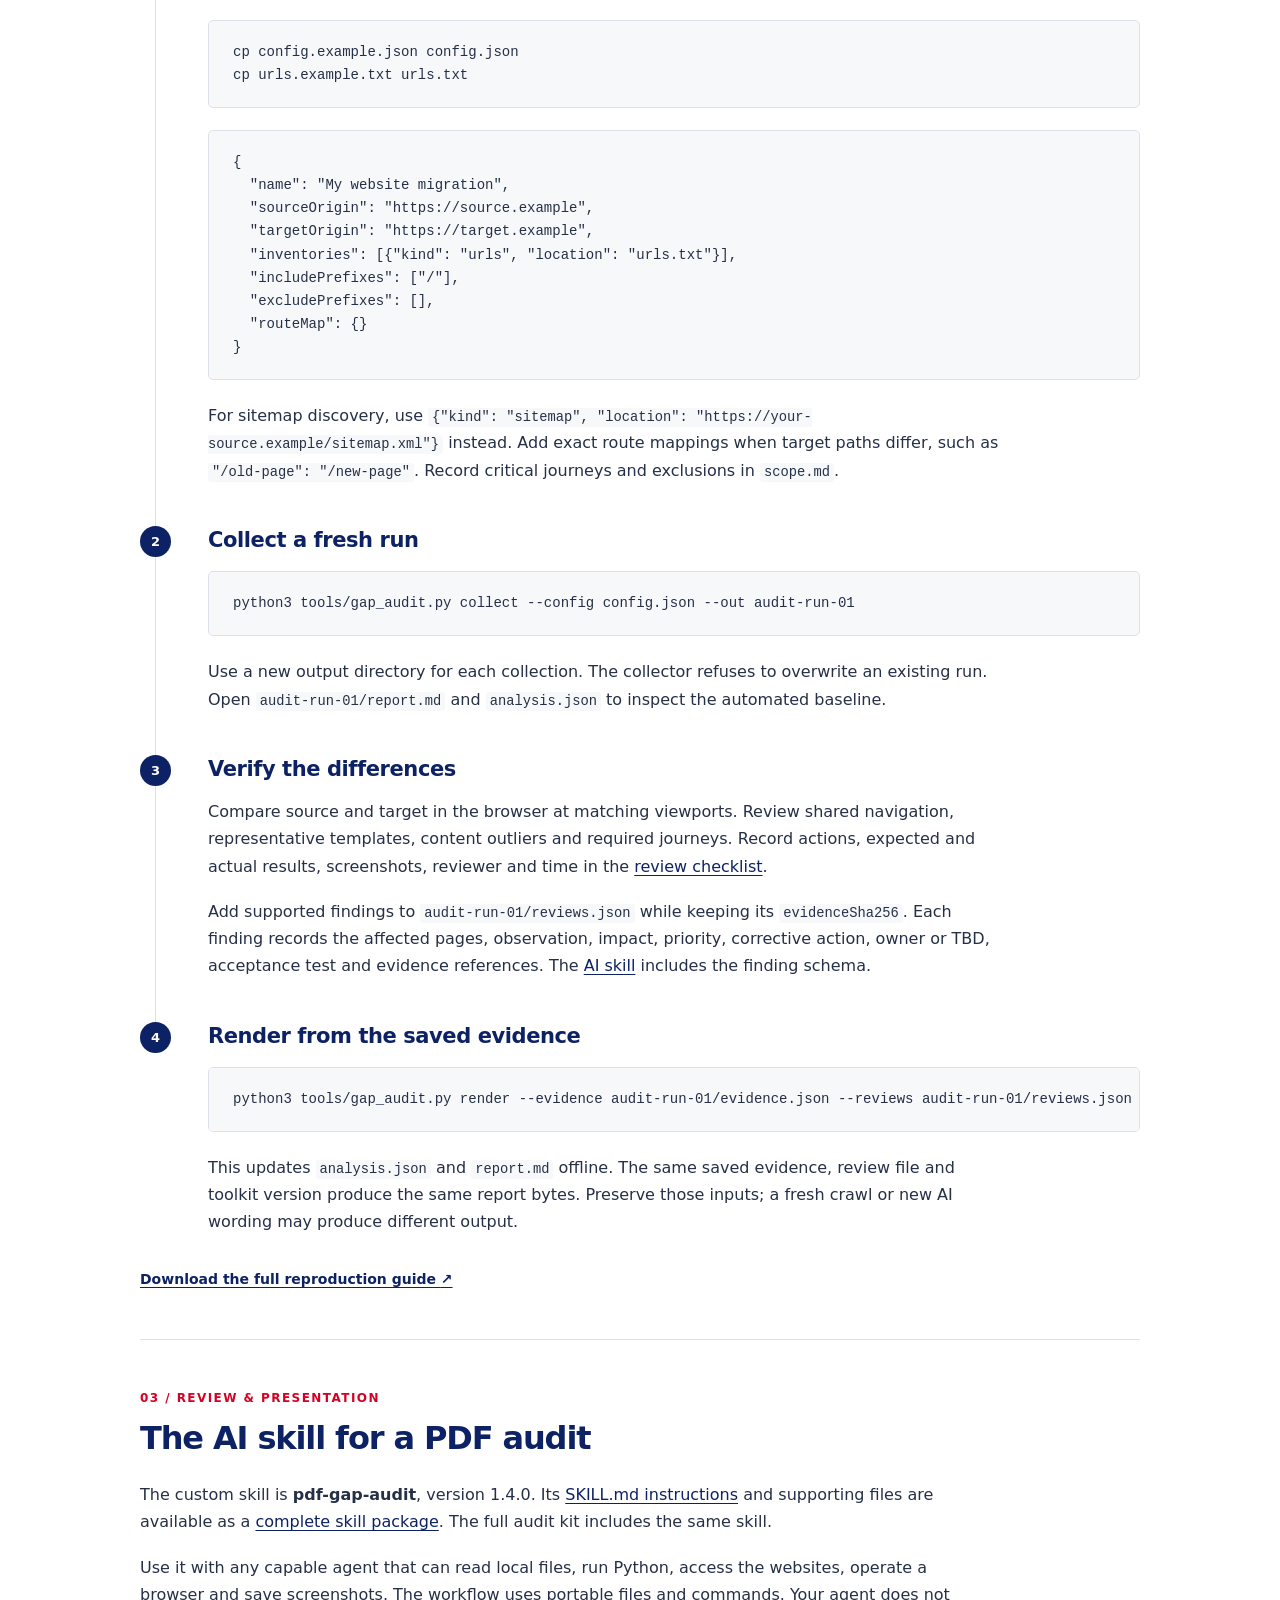
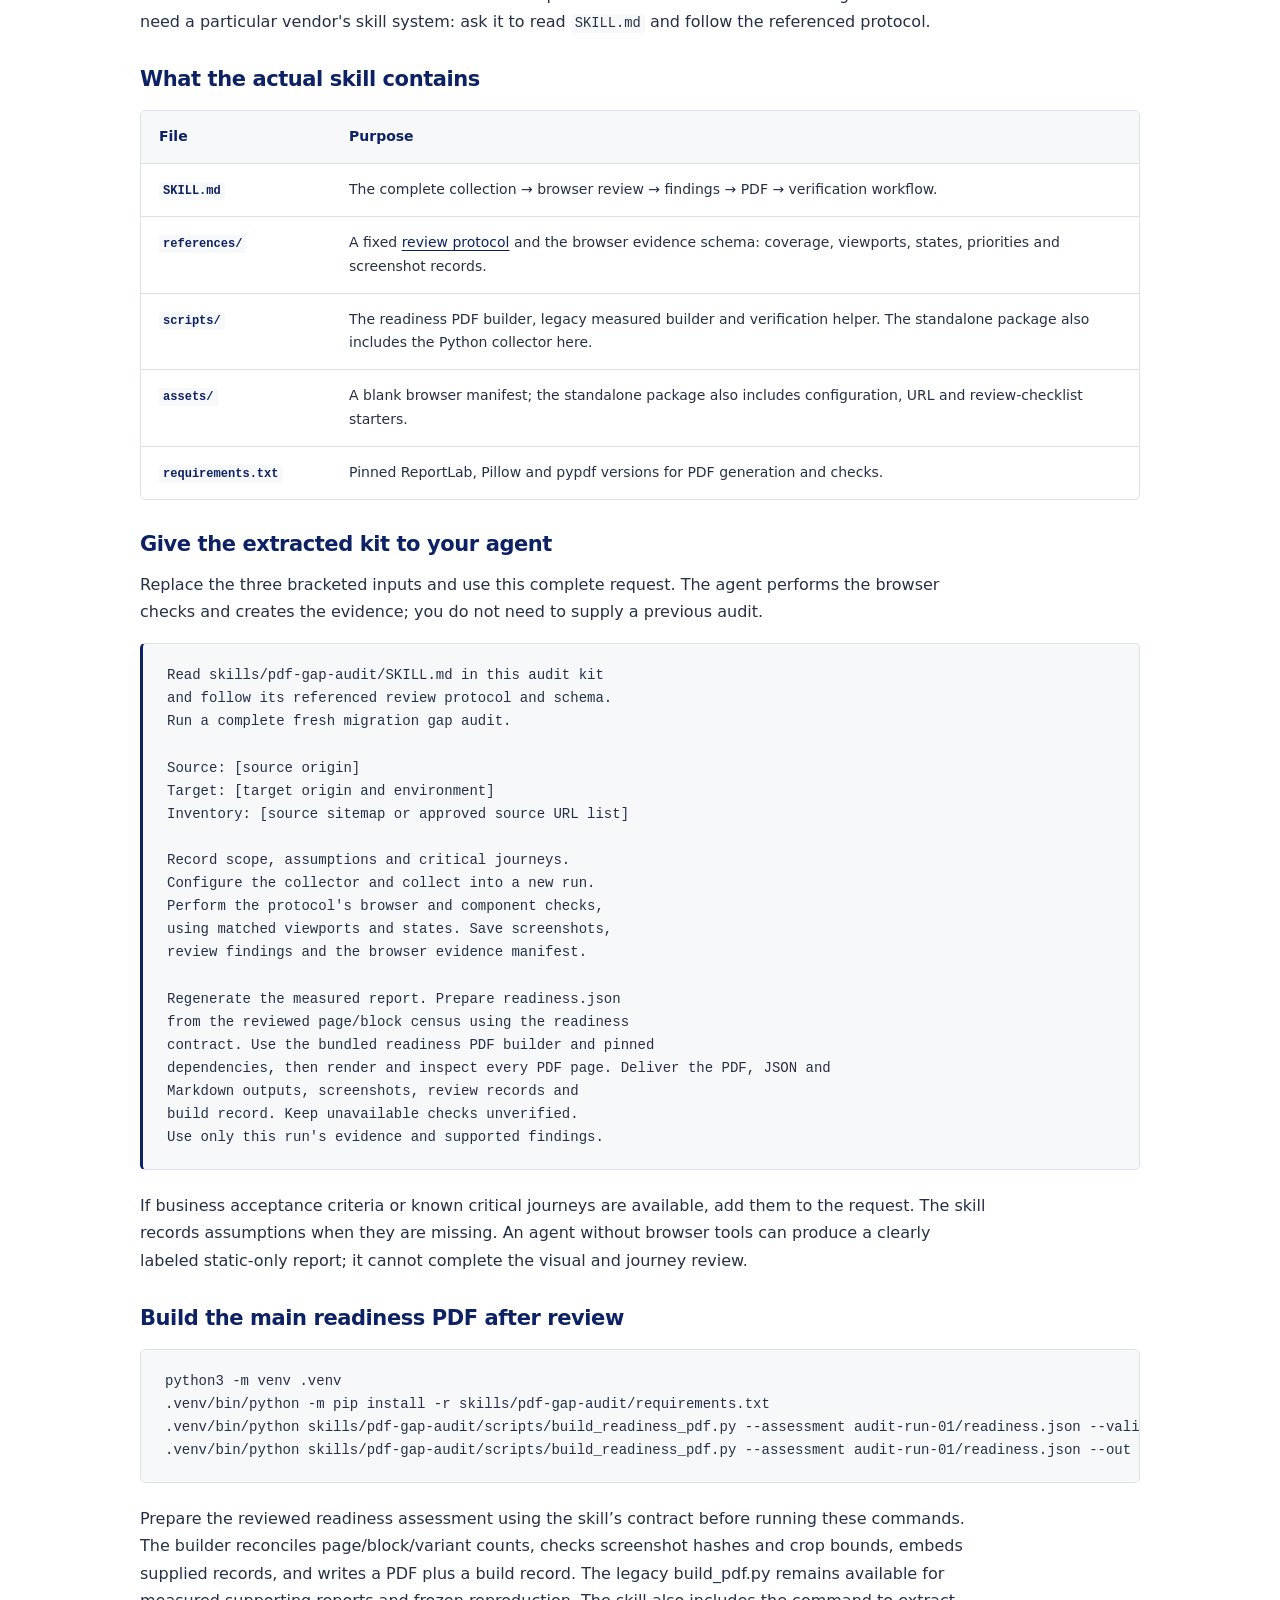
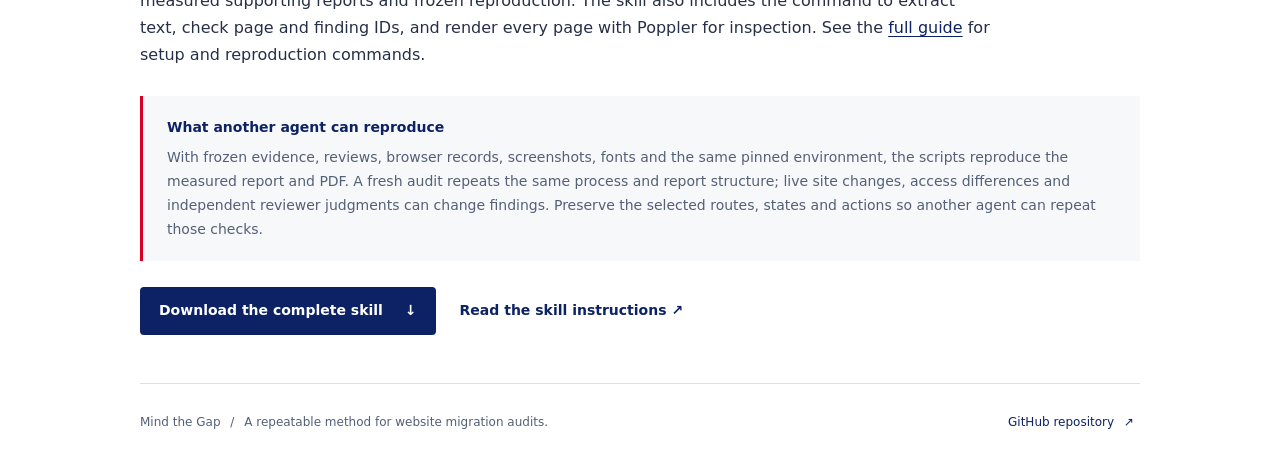
==== commit f7524f4d: "Publish completed practice audit with PDF and annotated outputs" ====
--- a/site/index.html
+++ b/site/index.html
@@ -47,6 +47,9 @@
       <p>Run that command from the extracted practice kit. The <a href="./practice.html">illustrated walkthrough</a> explains each step with workflow diagrams and expected-result charts, then follows <a href="./practice.html#files">every input and output file</a> and <a href="./practice.html#skill">every file in the audit skill</a>. Continue into browser review, an optional readiness PDF and a repair/retest exercise before switching to your own websites.</p>
       <div class="actions"><a class="button" href="./downloads/gap-audit-practice-kit.zip" download>Download the practice kit <span aria-hidden="true">↓</span></a><a class="text-link" href="./practice.html">Open the visual walkthrough →</a></div>
       <p class="intro-note">Includes an offline START-HERE.html guide, sample sites, answer key, agent prompt and complete audit skill. All practice content is fictional.</p>
+      <h3>See the finished output</h3>
+      <p>The <a href="./worked-example.html">completed practice audit</a> shows the actual PDF, matched screenshots, and annotated examples from every step: configuration, collection log, baseline measurements, browser checks, reviewed findings, readiness data and PDF verification.</p>
+      <div class="actions"><a class="button" href="./practice-output/readiness-audit.pdf">Open the finished PDF <span aria-hidden="true">↗</span></a><a class="text-link" href="./worked-example.html">Explore the worked example →</a></div>
     </section>
 
     <section id="python" class="guide-section" aria-labelledby="python-title">
--- a/site/guide.css
+++ b/site/guide.css
@@ -81,6 +81,19 @@
 .file-tree{font-size:13px}
 .lab table{min-width:680px}
 .lab .guide-section{scroll-margin-top:20px}
+.example-stats{display:grid;grid-template-columns:repeat(4,1fr);gap:20px;padding:24px 0;border-block:1px solid var(--line)}
+.example-stats strong{display:block;font-size:32px;line-height:1.2;color:var(--navy)}
+.example-stats span{font-size:13px;color:var(--muted)}
+.report-preview{display:grid;grid-template-columns:1fr 1fr;gap:36px;align-items:start}
+.report-preview img,.pdf-figure img{display:block;width:100%;height:auto;border:1px solid var(--line)}
+.report-preview h3{margin-top:0}
+.comparison-pair{display:grid;grid-template-columns:1fr 1fr;gap:24px;margin:24px 0}
+.comparison-pair figure{margin:0;min-width:0;border:1px solid var(--line)}
+.comparison-pair img{display:block;width:100%;height:auto}
+.mobile-pair{max-width:804px}
+.pdf-figure{max-width:720px;margin:28px 0}
+.worked-example #findings .comparison-pair img{aspect-ratio:1.5;object-fit:cover;object-position:top}
+@media(max-width:650px){.example-stats{grid-template-columns:1fr 1fr}.report-preview,.comparison-pair{grid-template-columns:1fr}.comparison-pair{gap:20px}.comparison-pair figcaption{padding:10px;font-size:12px}}
 @media(max-width:650px){.lab-nav{grid-template-columns:1fr 1fr;gap:14px}.learning-grid,.site-pair{grid-template-columns:1fr}.diagram{margin-inline:0}.diagram-scroll{padding:0}.lab .table-scroll{margin-right:0}}
 @media print{.site-header,.site-footer,.lab-nav,.actions,.skip-link{display:none}.wrap{width:100%}.guide-section{break-before:auto;padding:20px 0}.diagram img{min-width:0}.diagram-scroll,.table-scroll{overflow:visible}.lab table{min-width:0}pre{white-space:pre-wrap;overflow-wrap:anywhere}.explain{break-inside:avoid}h2,h3{break-after:avoid}}
 .site-footer{display:flex;justify-content:space-between;align-items:baseline;gap:24px;padding-block:28px 40px;font-size:12px;color:var(--muted)}
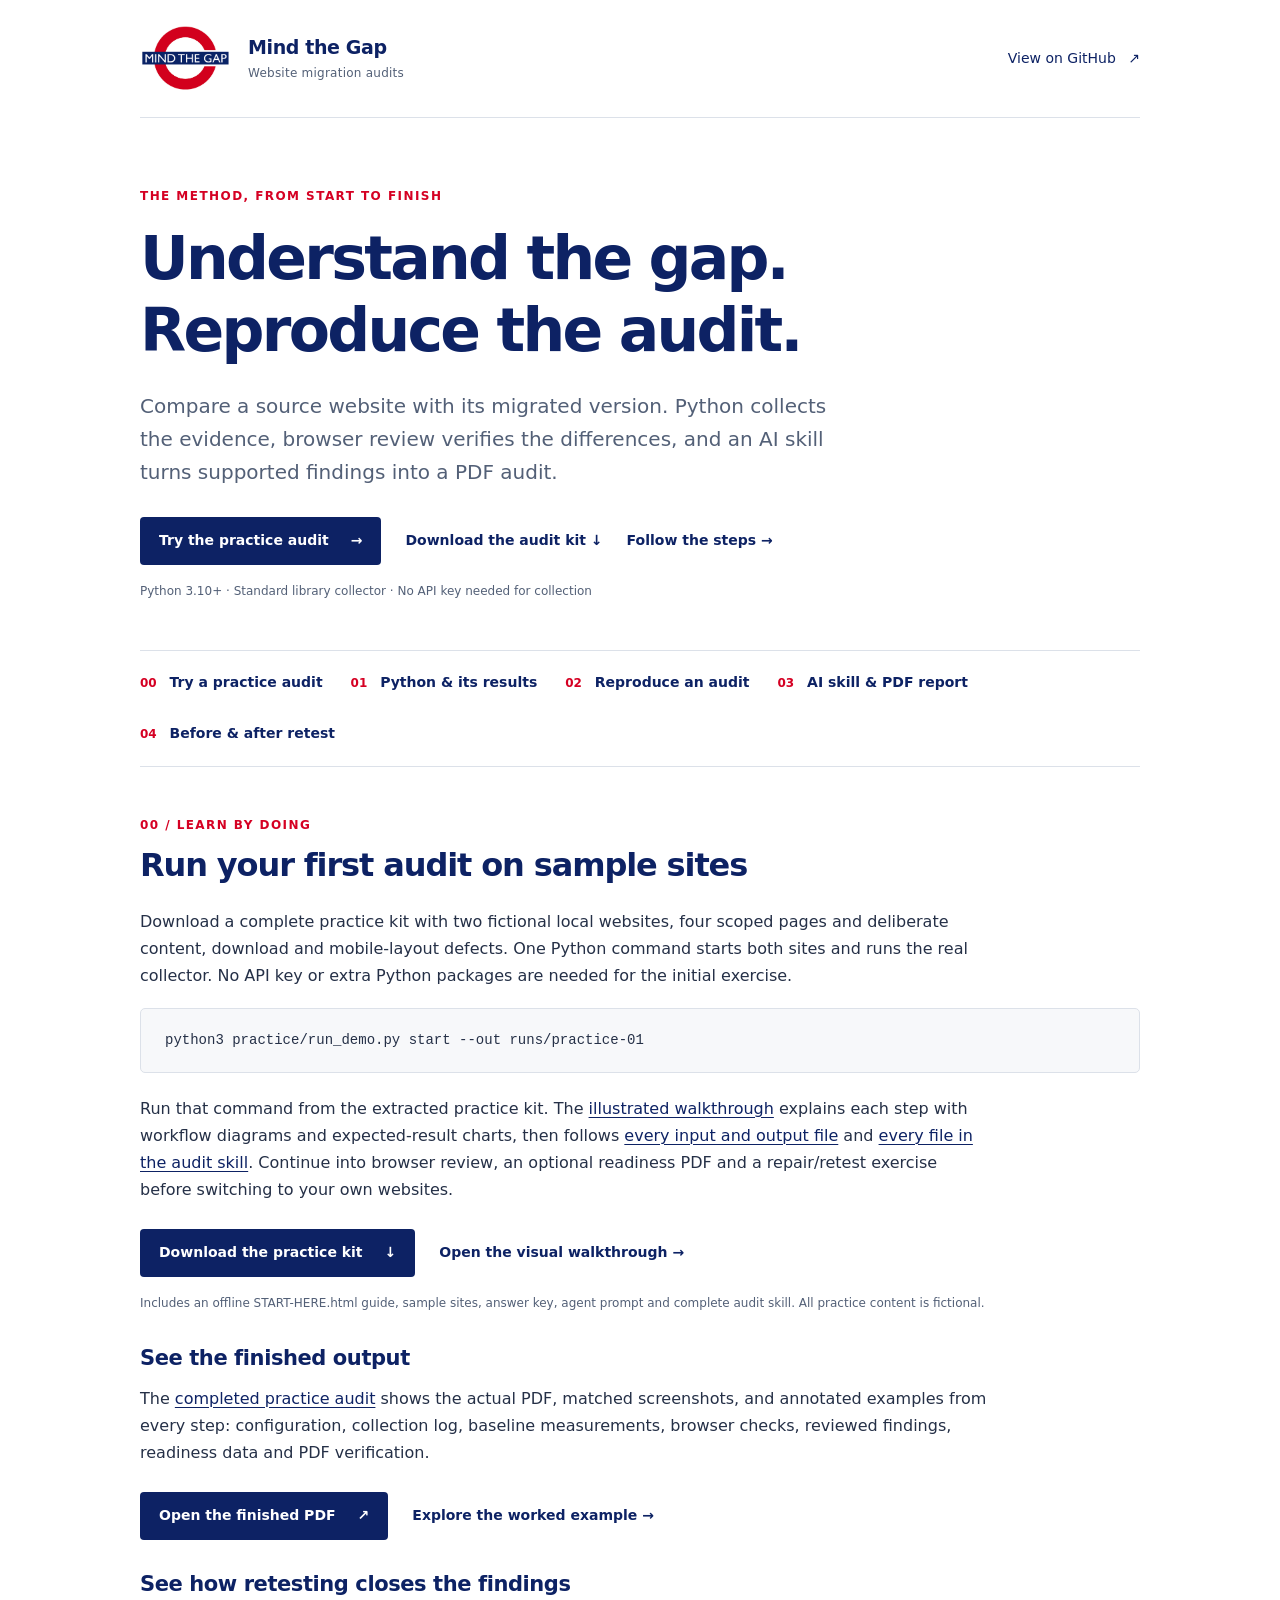
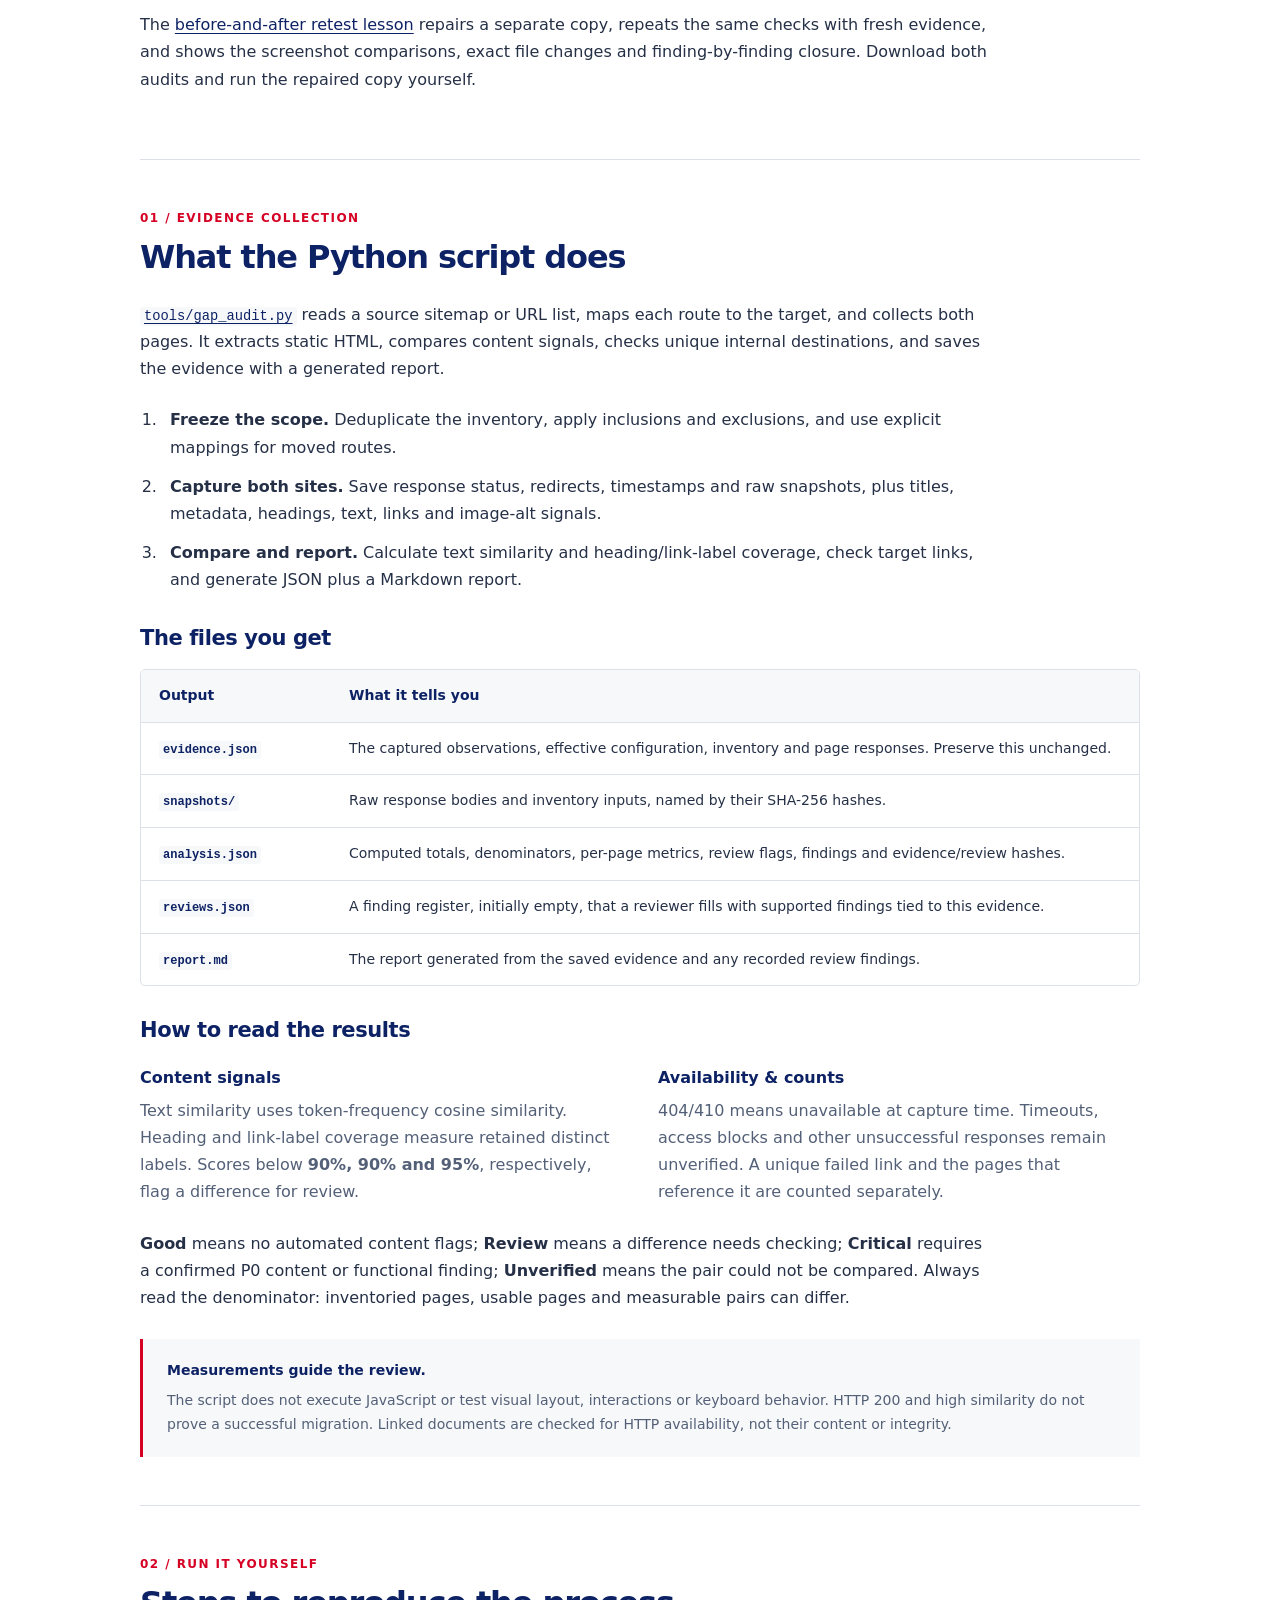
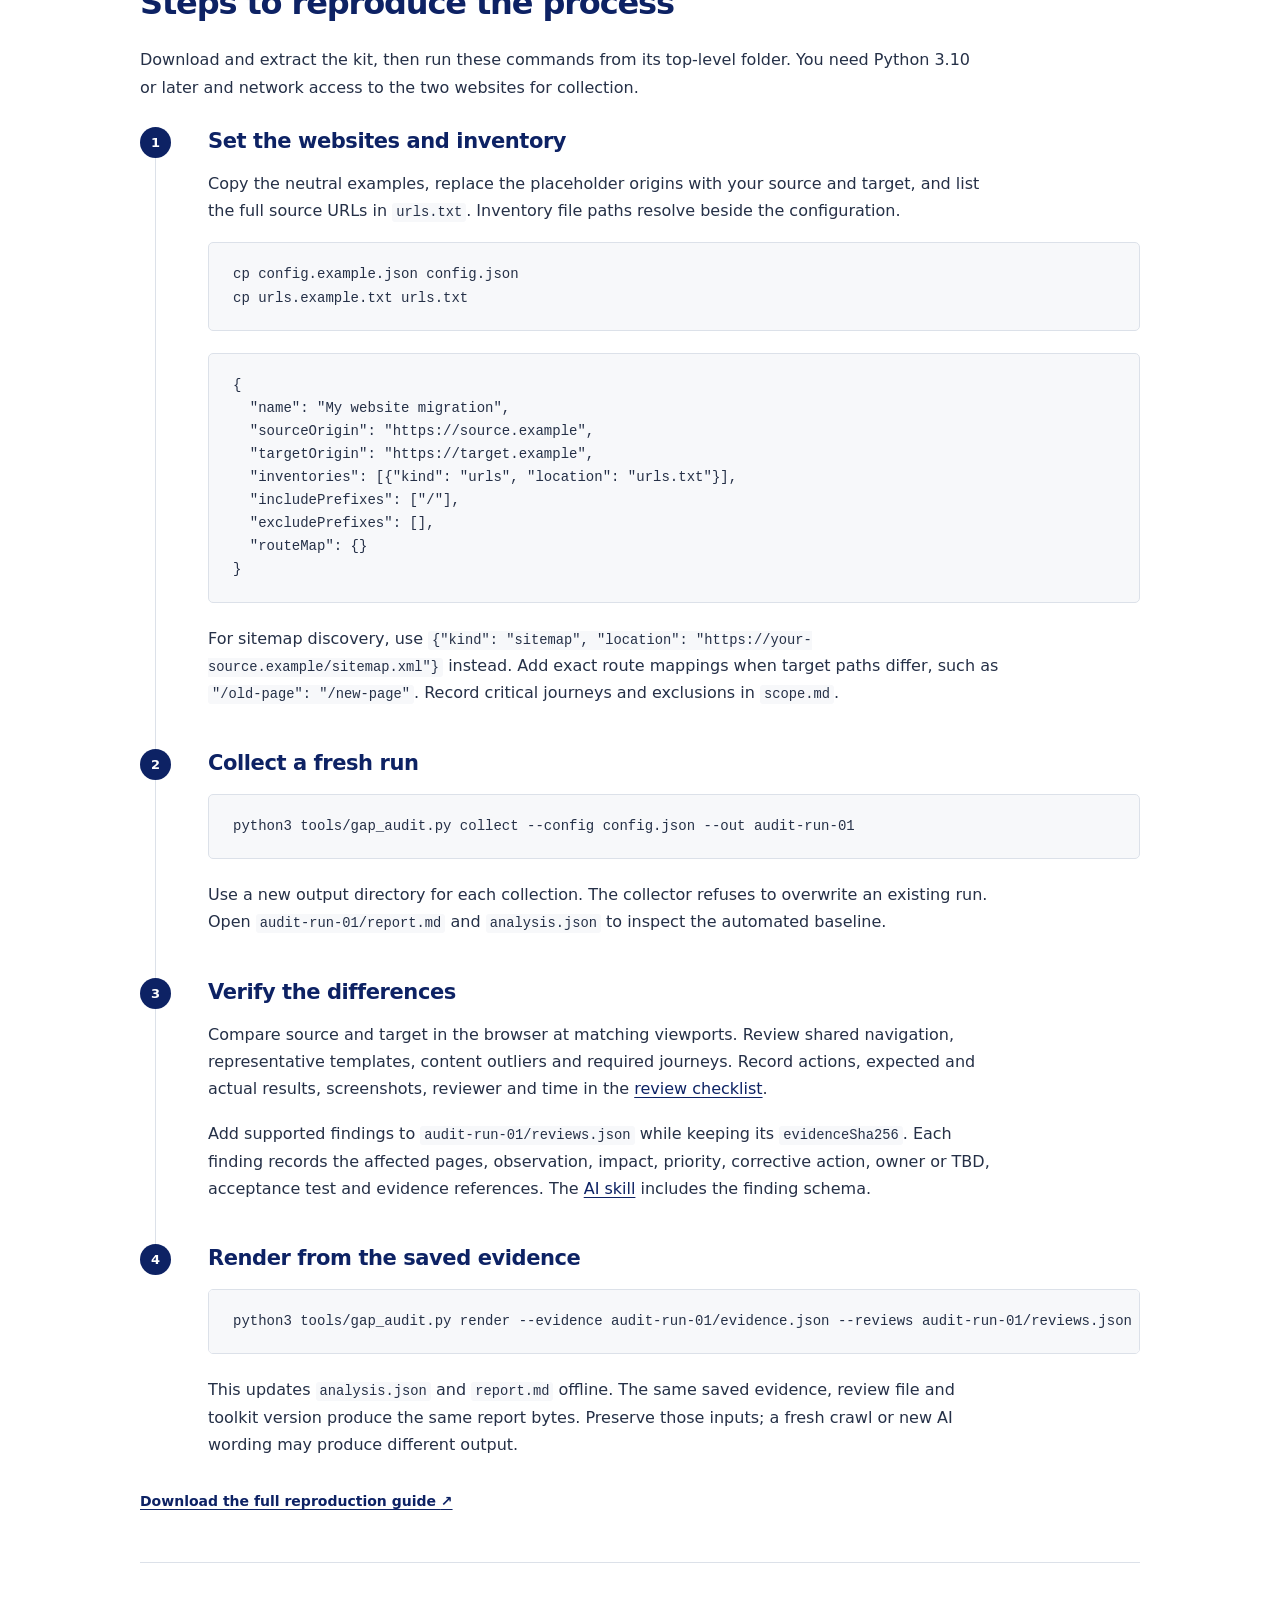
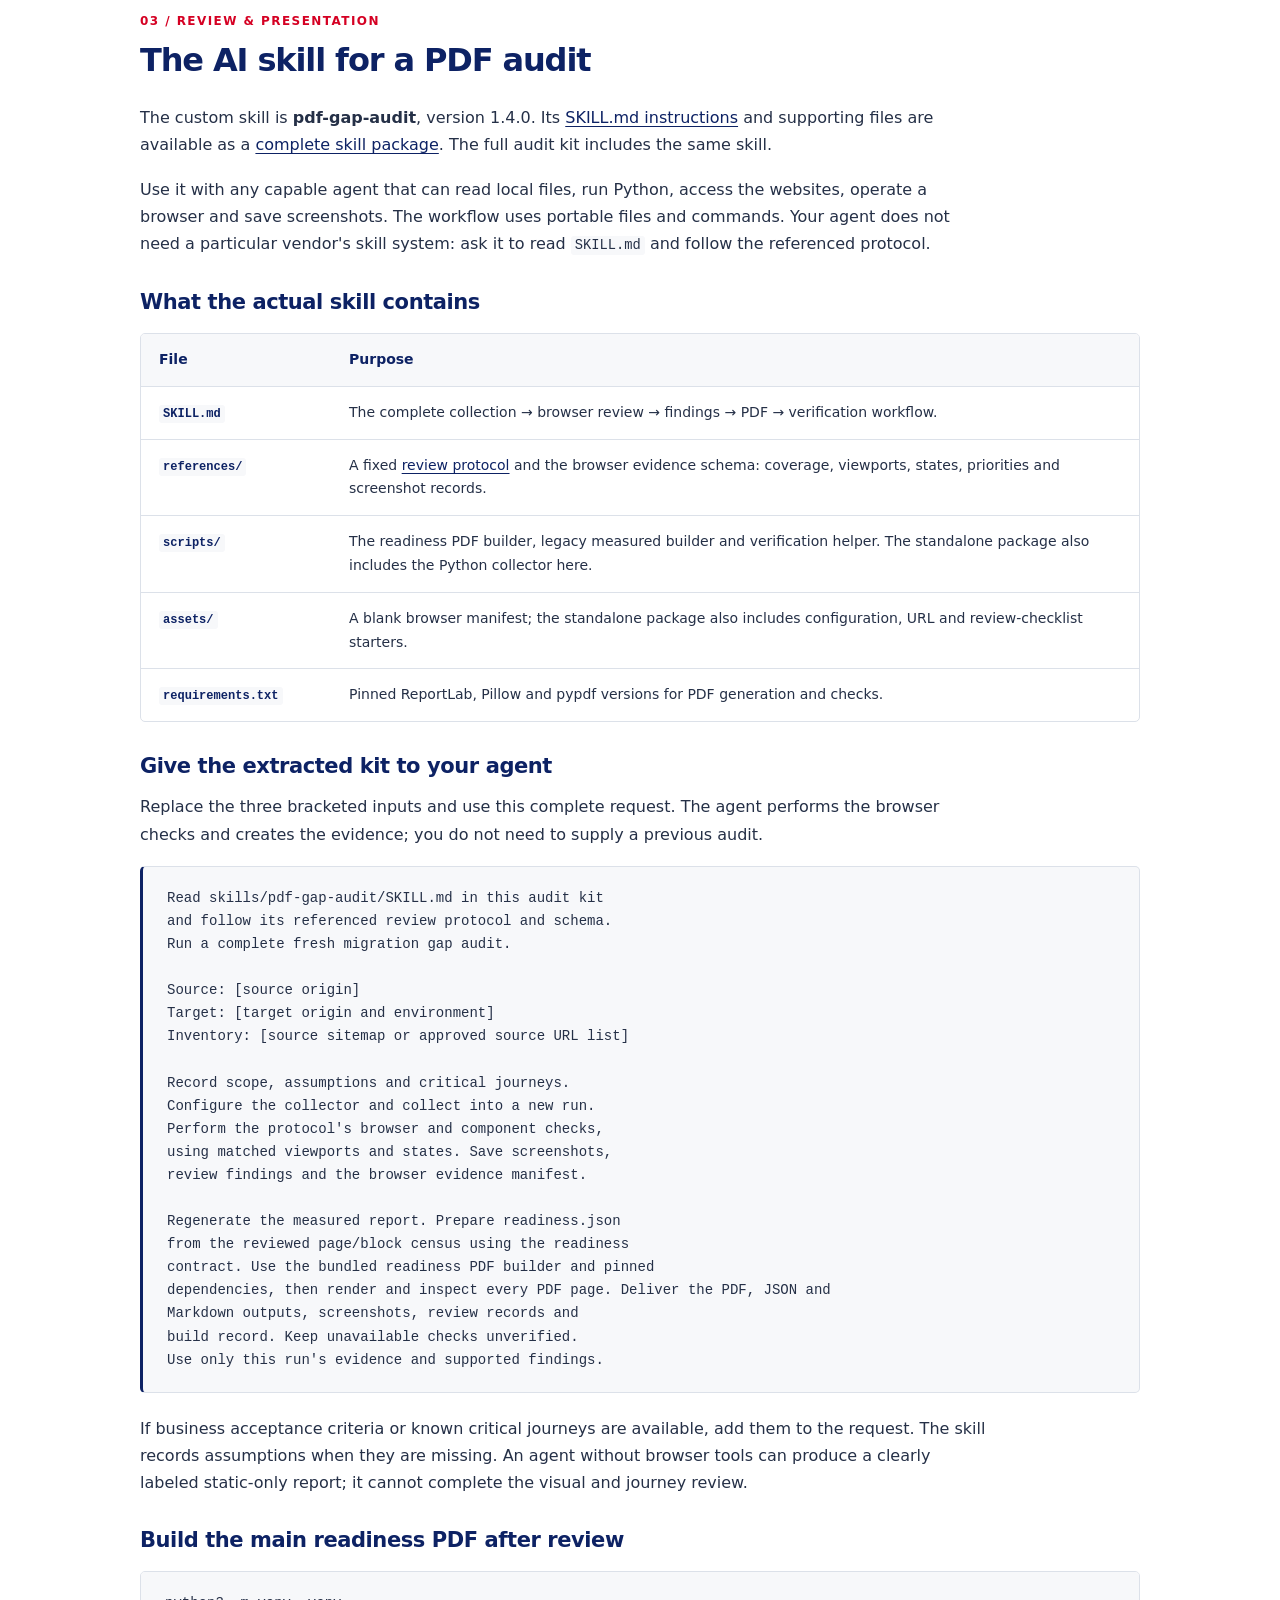
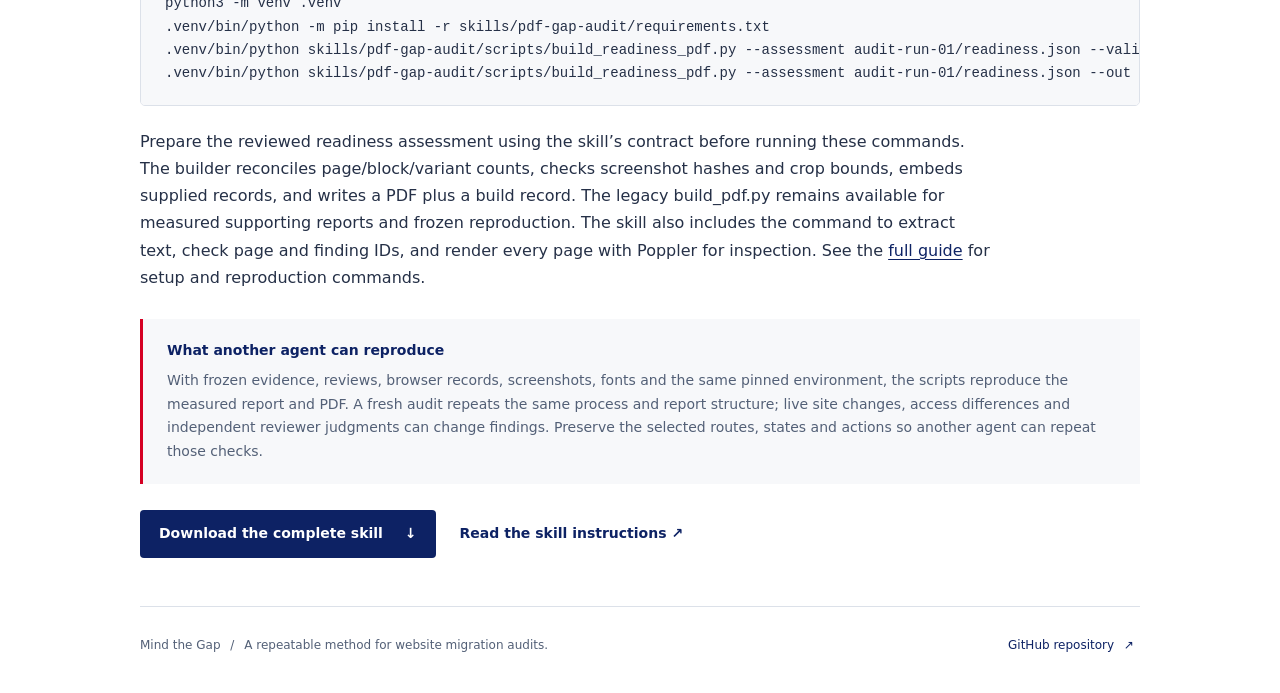
==== commit 8efaedc0: "Add repaired practice copy and verified before-after retest lesson" ====
--- a/site/index.html
+++ b/site/index.html
@@ -38,6 +38,7 @@
       <a href="#python"><span>01</span> Python &amp; its results</a>
       <a href="#reproduce"><span>02</span> Reproduce an audit</a>
       <a href="#pdf-skill"><span>03</span> AI skill &amp; PDF report</a>
+      <a href="./retest.html"><span>04</span> Before &amp; after retest</a>
     </nav>
 
     <section id="practice" class="guide-section" aria-labelledby="practice-title">
@@ -50,6 +51,7 @@
       <h3>See the finished output</h3>
       <p>The <a href="./worked-example.html">completed practice audit</a> shows the actual PDF, matched screenshots, and annotated examples from every step: configuration, collection log, baseline measurements, browser checks, reviewed findings, readiness data and PDF verification.</p>
       <div class="actions"><a class="button" href="./practice-output/readiness-audit.pdf">Open the finished PDF <span aria-hidden="true">↗</span></a><a class="text-link" href="./worked-example.html">Explore the worked example →</a></div>
+      <h3>See how retesting closes the findings</h3><p>The <a href="./retest.html">before-and-after retest lesson</a> repairs a separate copy, repeats the same checks with fresh evidence, and shows the screenshot comparisons, exact file changes and finding-by-finding closure. Download both audits and run the repaired copy yourself.</p>
     </section>
 
     <section id="python" class="guide-section" aria-labelledby="python-title">
--- a/site/guide.css
+++ b/site/guide.css
@@ -93,6 +93,11 @@
 .mobile-pair{max-width:804px}
 .pdf-figure{max-width:720px;margin:28px 0}
 .worked-example #findings .comparison-pair img{aspect-ratio:1.5;object-fit:cover;object-position:top}
+.check-comparison{display:grid;gap:20px;margin:28px 0}
+.check-grid{display:grid;grid-template-columns:repeat(17,minmax(0,1fr));gap:6px;max-width:720px;margin-top:12px}
+.check-dot{display:block;height:24px;border-radius:3px;border:1px solid #ffffff80}
+.check-pass{background:#24745a}.check-fail{background:#b83e41}
+.download-comparison img{aspect-ratio:1.5;object-fit:cover;object-position:top}
 @media(max-width:650px){.example-stats{grid-template-columns:1fr 1fr}.report-preview,.comparison-pair{grid-template-columns:1fr}.comparison-pair{gap:20px}.comparison-pair figcaption{padding:10px;font-size:12px}}
 @media(max-width:650px){.lab-nav{grid-template-columns:1fr 1fr;gap:14px}.learning-grid,.site-pair{grid-template-columns:1fr}.diagram{margin-inline:0}.diagram-scroll{padding:0}.lab .table-scroll{margin-right:0}}
 @media print{.site-header,.site-footer,.lab-nav,.actions,.skip-link{display:none}.wrap{width:100%}.guide-section{break-before:auto;padding:20px 0}.diagram img{min-width:0}.diagram-scroll,.table-scroll{overflow:visible}.lab table{min-width:0}pre{white-space:pre-wrap;overflow-wrap:anywhere}.explain{break-inside:avoid}h2,h3{break-after:avoid}}
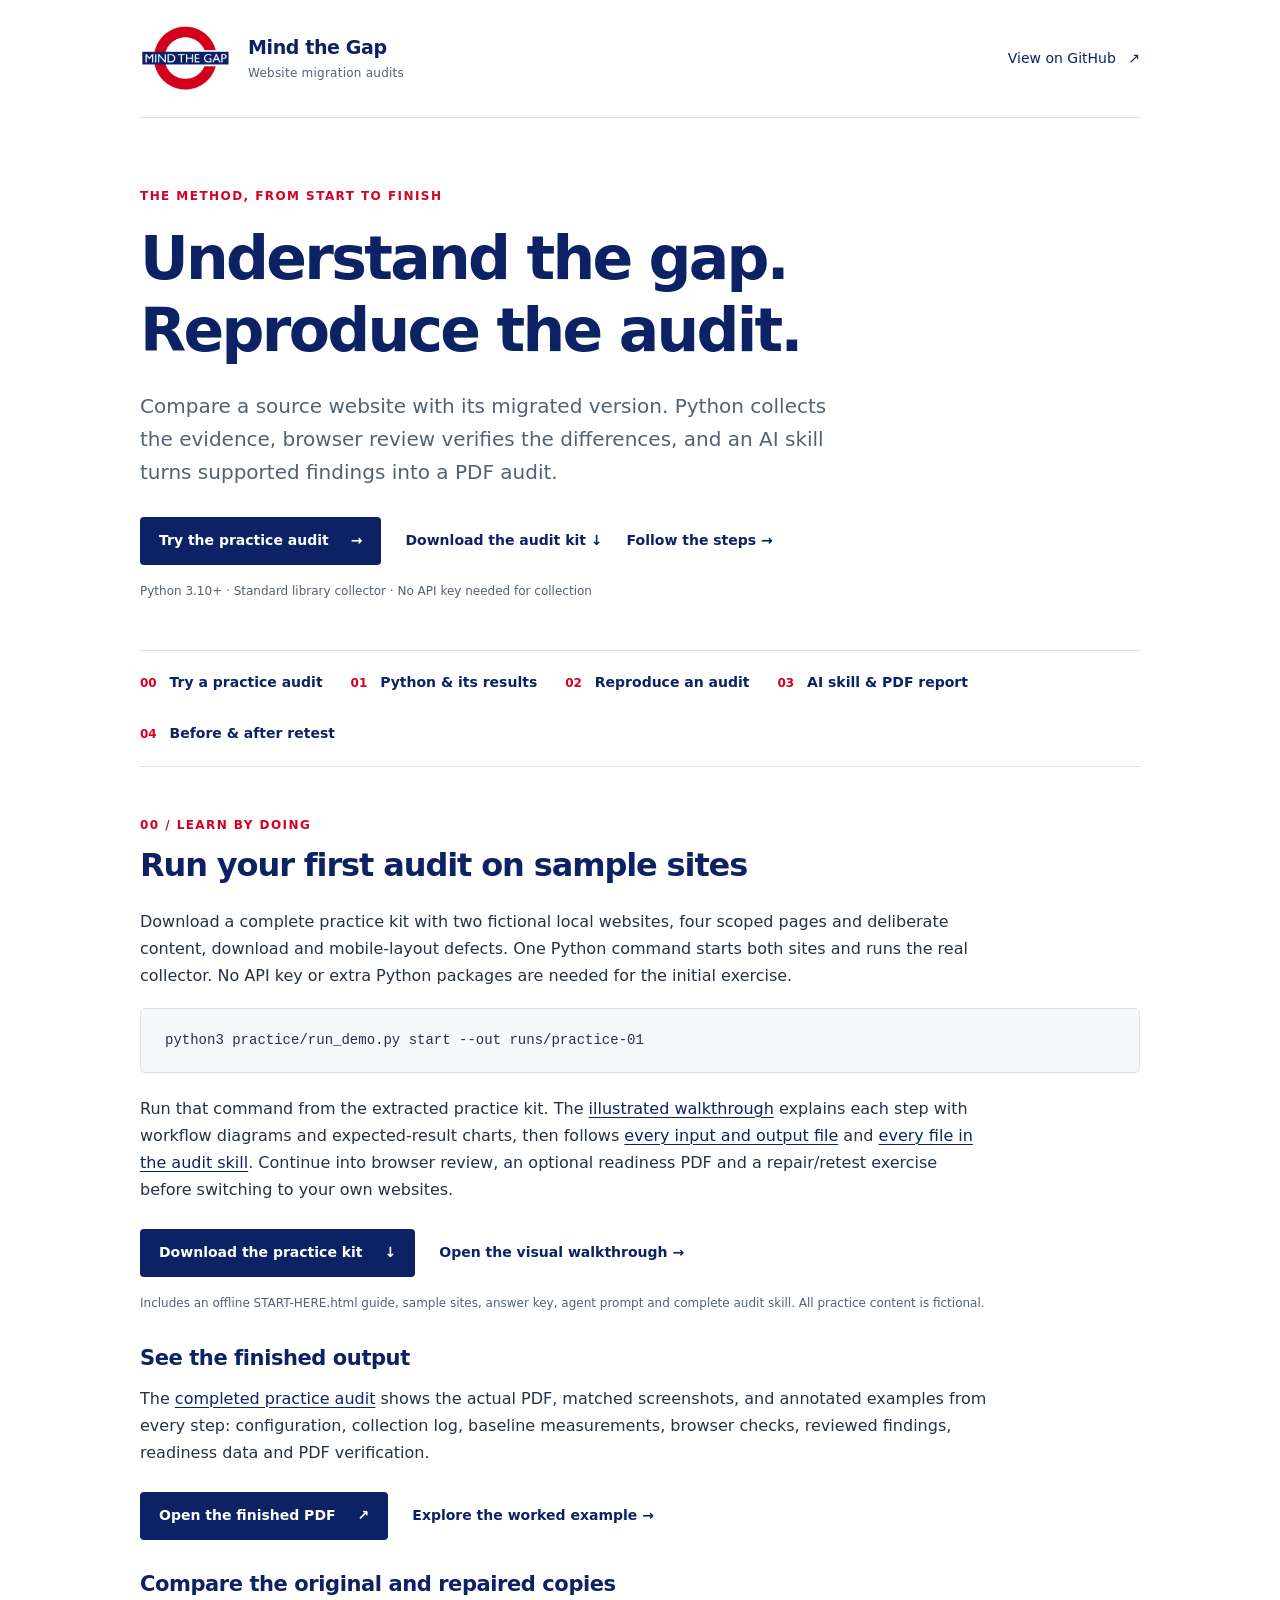
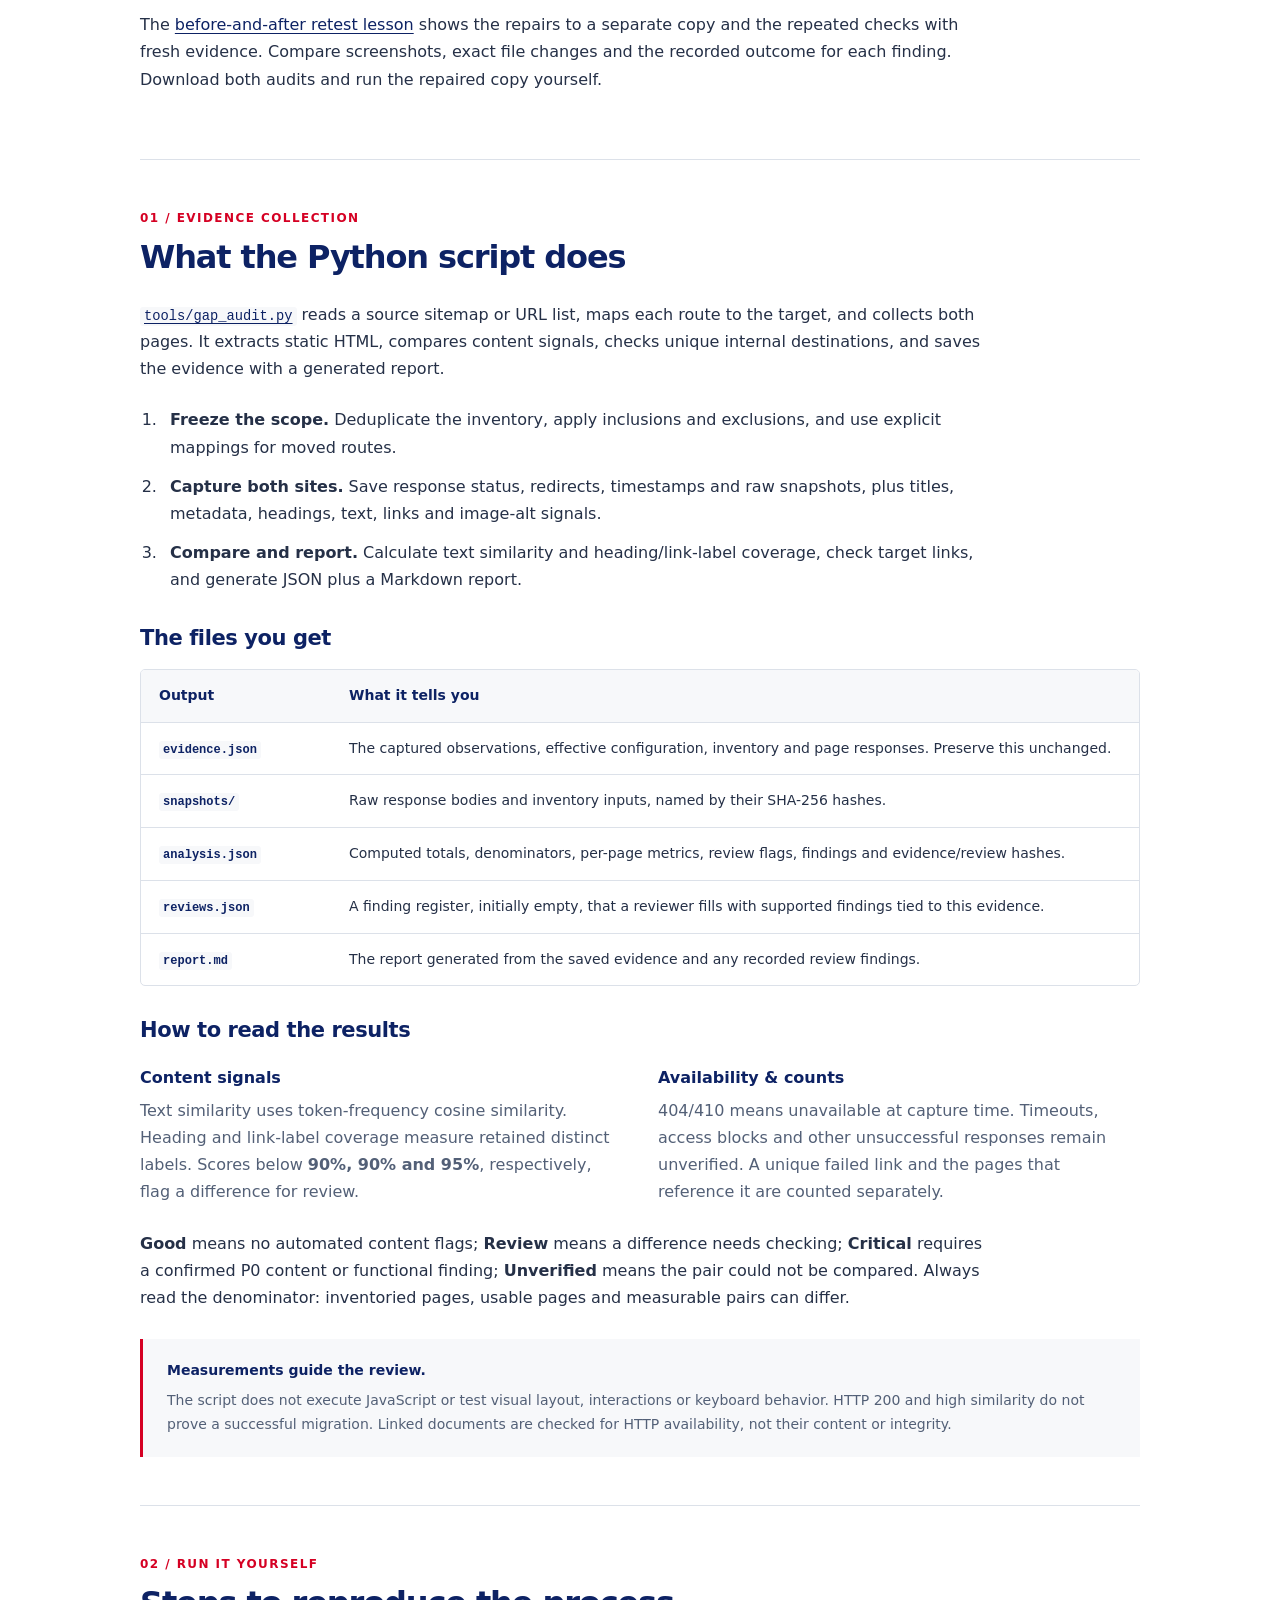
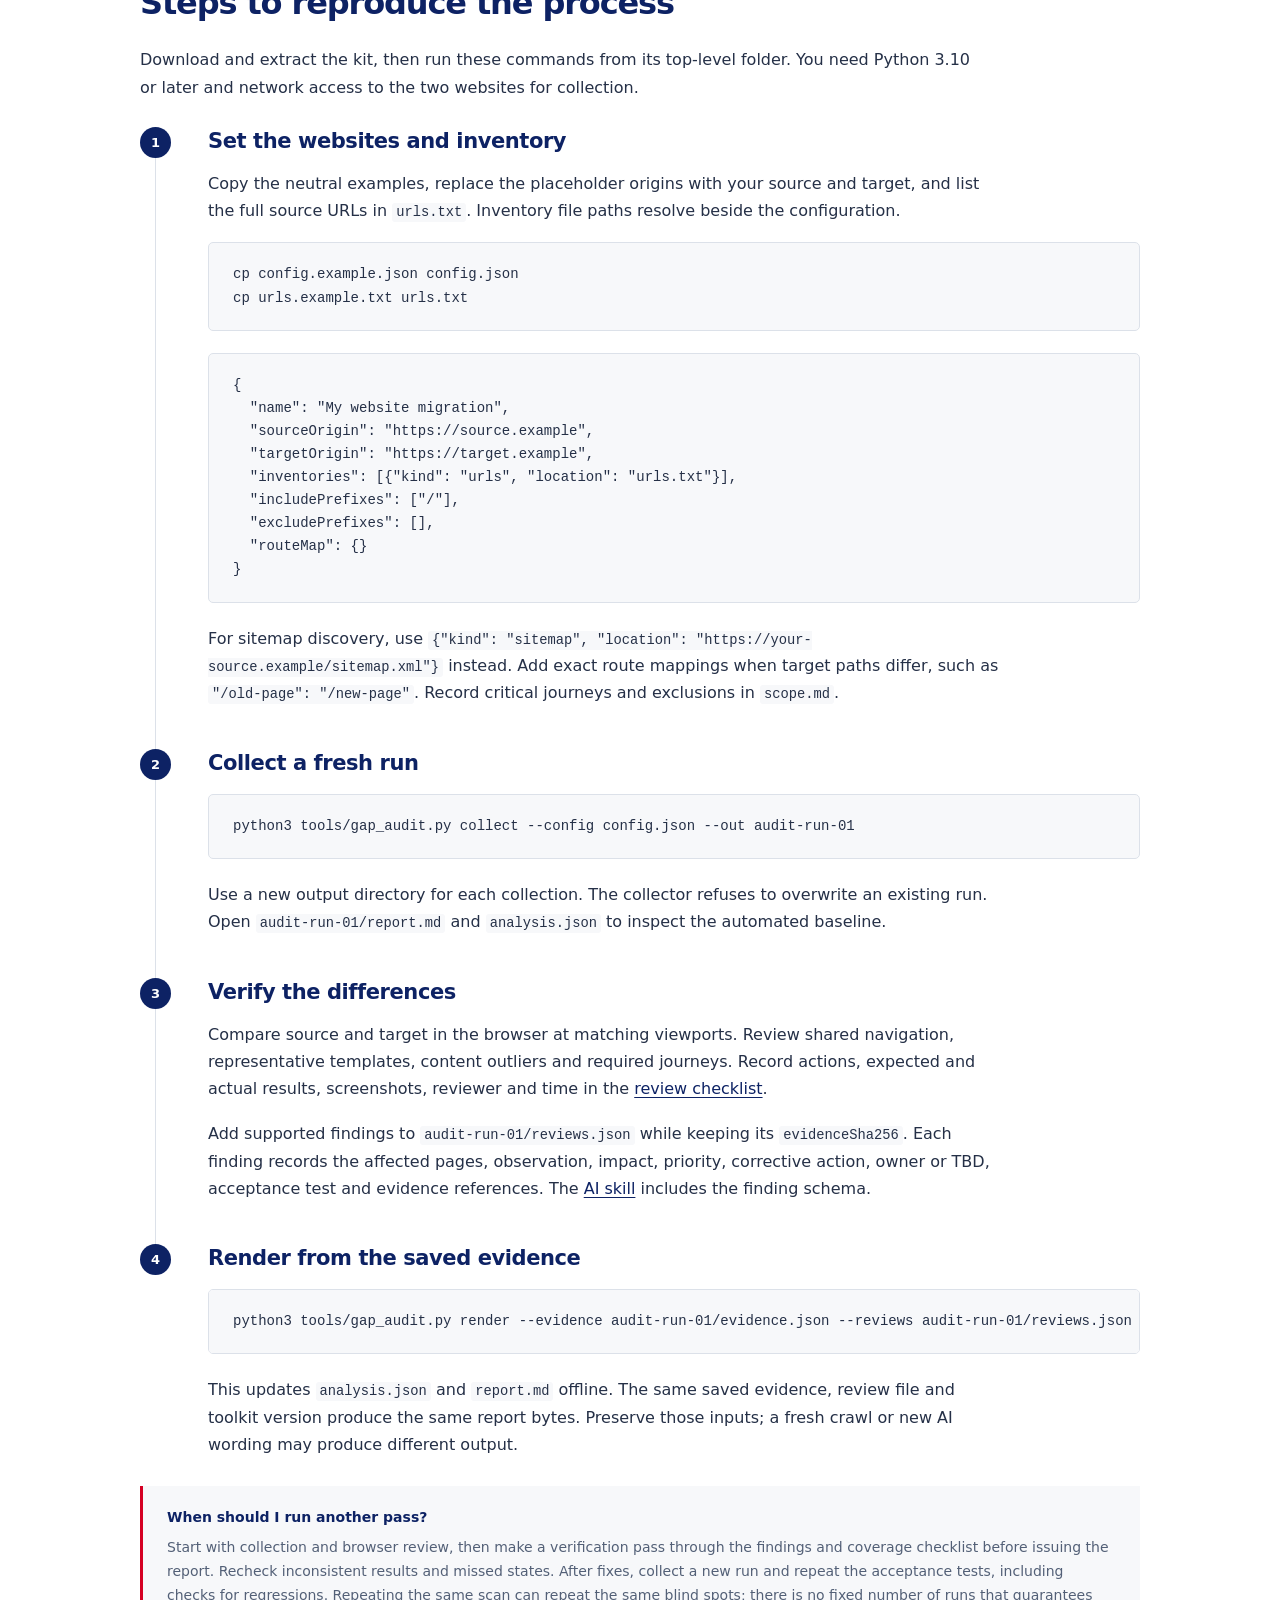
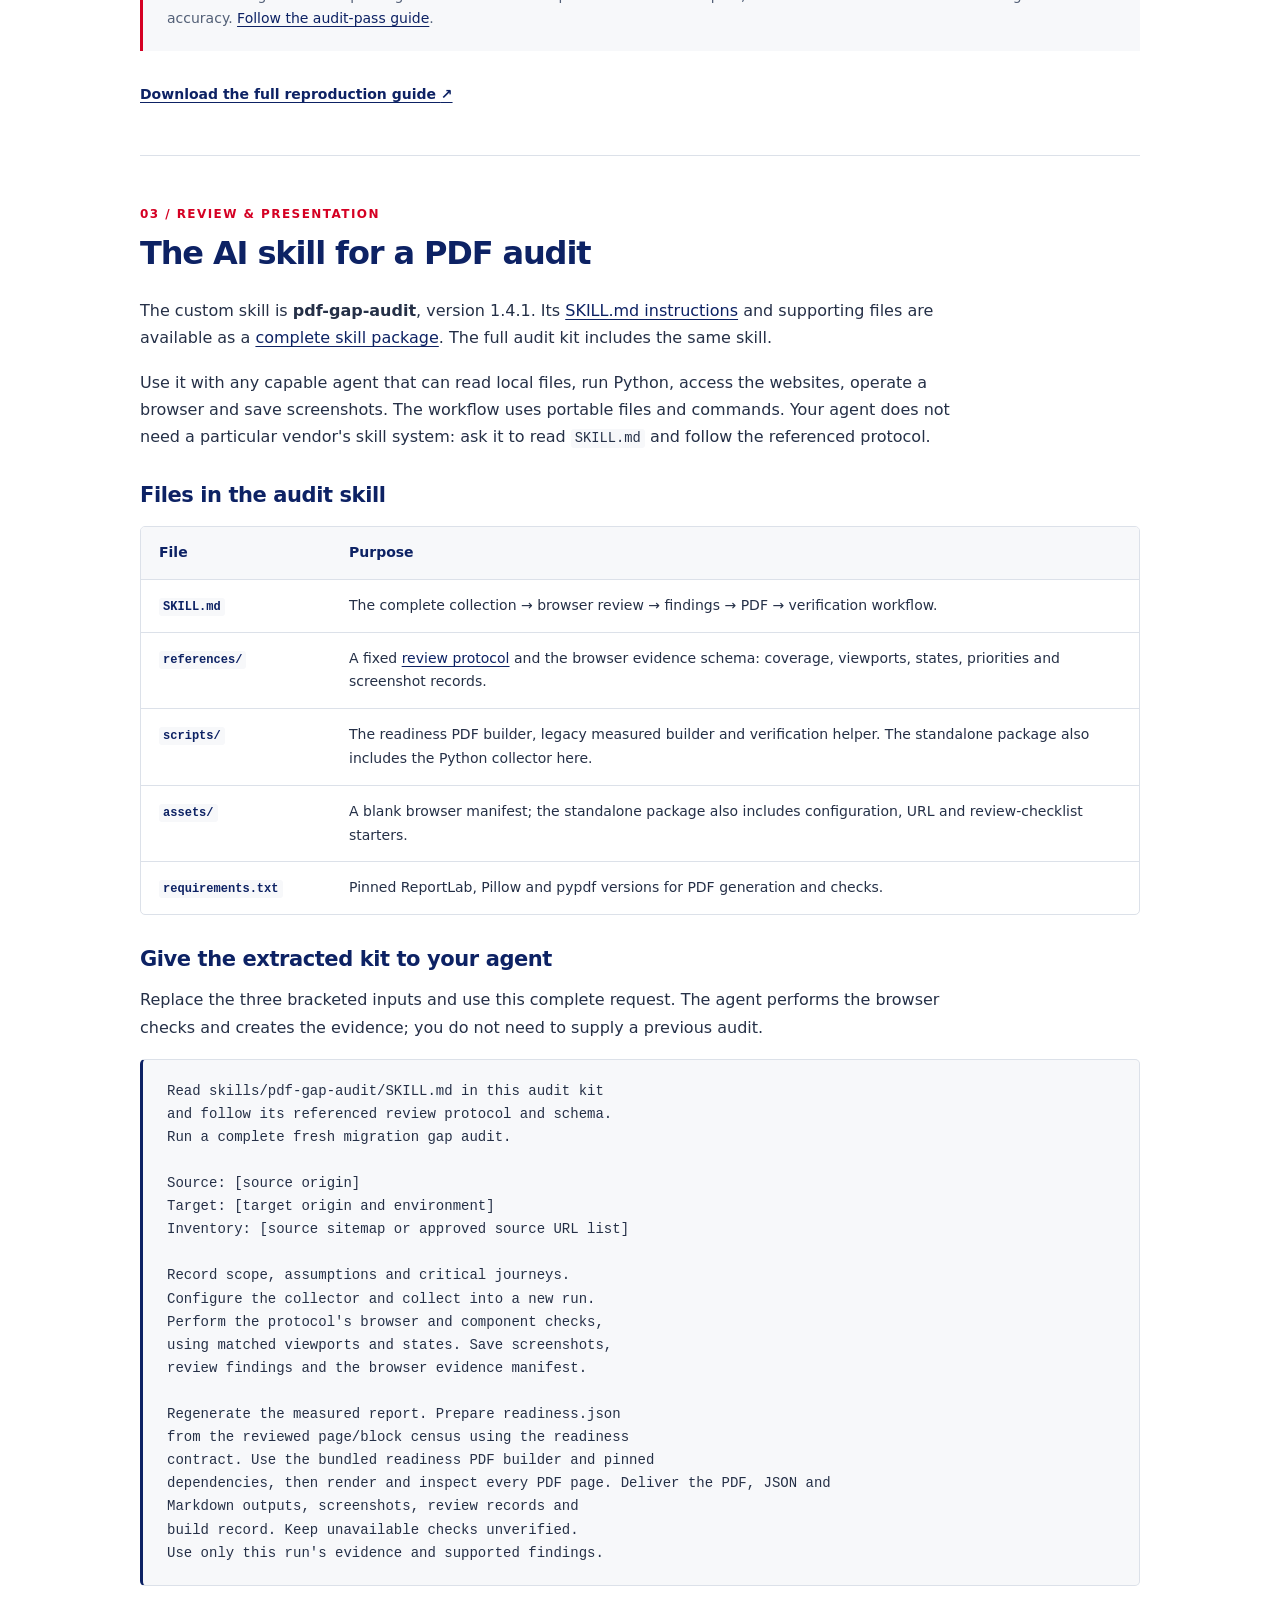
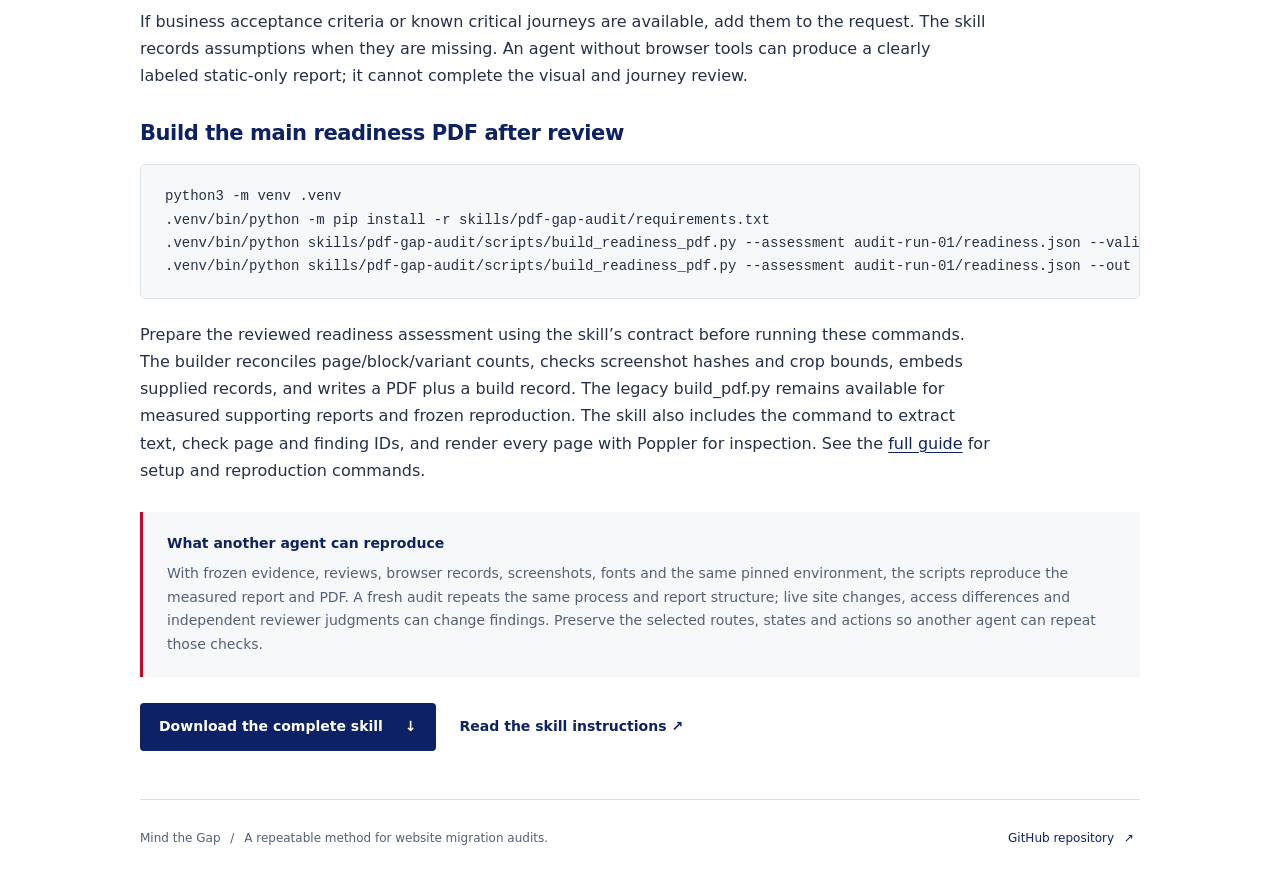
==== commit 6786682c: "Review guide prose with unslop and clarify verification passes" ====
--- a/site/index.html
+++ b/site/index.html
@@ -51,7 +51,7 @@
       <h3>See the finished output</h3>
       <p>The <a href="./worked-example.html">completed practice audit</a> shows the actual PDF, matched screenshots, and annotated examples from every step: configuration, collection log, baseline measurements, browser checks, reviewed findings, readiness data and PDF verification.</p>
       <div class="actions"><a class="button" href="./practice-output/readiness-audit.pdf">Open the finished PDF <span aria-hidden="true">↗</span></a><a class="text-link" href="./worked-example.html">Explore the worked example →</a></div>
-      <h3>See how retesting closes the findings</h3><p>The <a href="./retest.html">before-and-after retest lesson</a> repairs a separate copy, repeats the same checks with fresh evidence, and shows the screenshot comparisons, exact file changes and finding-by-finding closure. Download both audits and run the repaired copy yourself.</p>
+      <h3>Compare the original and repaired copies</h3><p>The <a href="./retest.html">before-and-after retest lesson</a> shows the repairs to a separate copy and the repeated checks with fresh evidence. Compare screenshots, exact file changes and the recorded outcome for each finding. Download both audits and run the repaired copy yourself.</p>
     </section>
 
     <section id="python" class="guide-section" aria-labelledby="python-title">
@@ -122,14 +122,15 @@
           <p>This updates <code>analysis.json</code> and <code>report.md</code> offline. The same saved evidence, review file and toolkit version produce the same report bytes. Preserve those inputs; a fresh crawl or new AI wording may produce different output.</p>
         </li>
       </ol>
+      <aside id="verification-passes" class="note"><strong>When should I run another pass?</strong><p>Start with collection and browser review, then make a verification pass through the findings and coverage checklist before issuing the report. Recheck inconsistent results and missed states. After fixes, collect a new run and repeat the acceptance tests, including checks for regressions. Repeating the same scan can repeat the same blind spots; there is no fixed number of runs that guarantees accuracy. <a href="./practice.html#verification-passes">Follow the audit-pass guide</a>.</p></aside>
       <p class="resource-link"><a href="./downloads/reproduce-audit.md" download>Download the full reproduction guide <span aria-hidden="true">↗</span></a></p>
     </section>
 
     <section id="pdf-skill" class="guide-section" aria-labelledby="skill-title">
       <div class="section-heading"><p class="eyebrow">03 / Review &amp; presentation</p><h2 id="skill-title">The AI skill for a PDF audit</h2></div>
-      <p>The custom skill is <strong>pdf-gap-audit</strong>, version 1.4.0. Its <a href="./downloads/SKILL.md" download>SKILL.md instructions</a> and supporting files are available as a <a href="./downloads/pdf-gap-audit-skill.zip" download>complete skill package</a>. The full audit kit includes the same skill.</p>
+      <p>The custom skill is <strong>pdf-gap-audit</strong>, version 1.4.1. Its <a href="./downloads/SKILL.md" download>SKILL.md instructions</a> and supporting files are available as a <a href="./downloads/pdf-gap-audit-skill.zip" download>complete skill package</a>. The full audit kit includes the same skill.</p>
       <p>Use it with any capable agent that can read local files, run Python, access the websites, operate a browser and save screenshots. The workflow uses portable files and commands. Your agent does not need a particular vendor's skill system: ask it to read <code>SKILL.md</code> and follow the referenced protocol.</p>
-      <h3>What the actual skill contains</h3>
+      <h3>Files in the audit skill</h3>
       <div class="table-scroll" role="region" aria-label="Skill package contents" tabindex="0">
         <table><thead><tr><th scope="col">File</th><th scope="col">Purpose</th></tr></thead><tbody>
           <tr><th scope="row"><code>SKILL.md</code></th><td>The complete collection → browser review → findings → PDF → verification workflow.</td></tr>
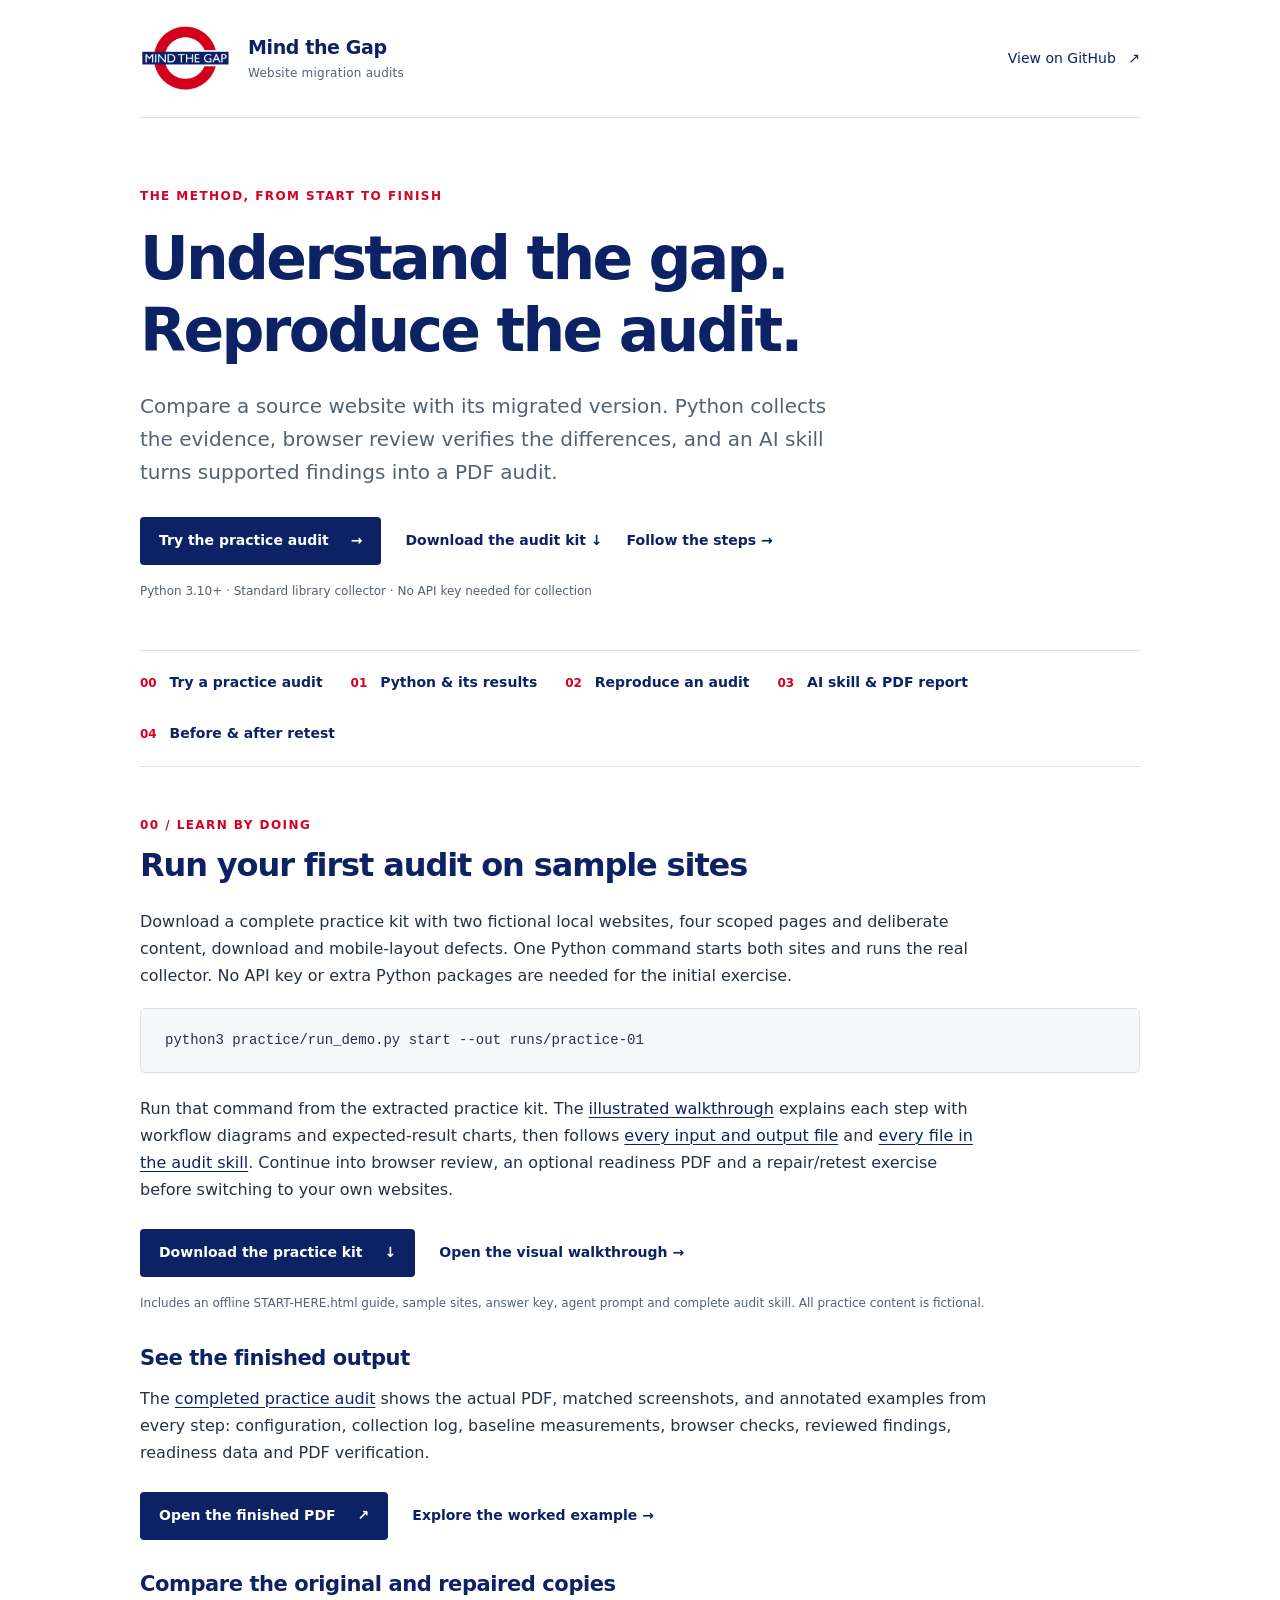
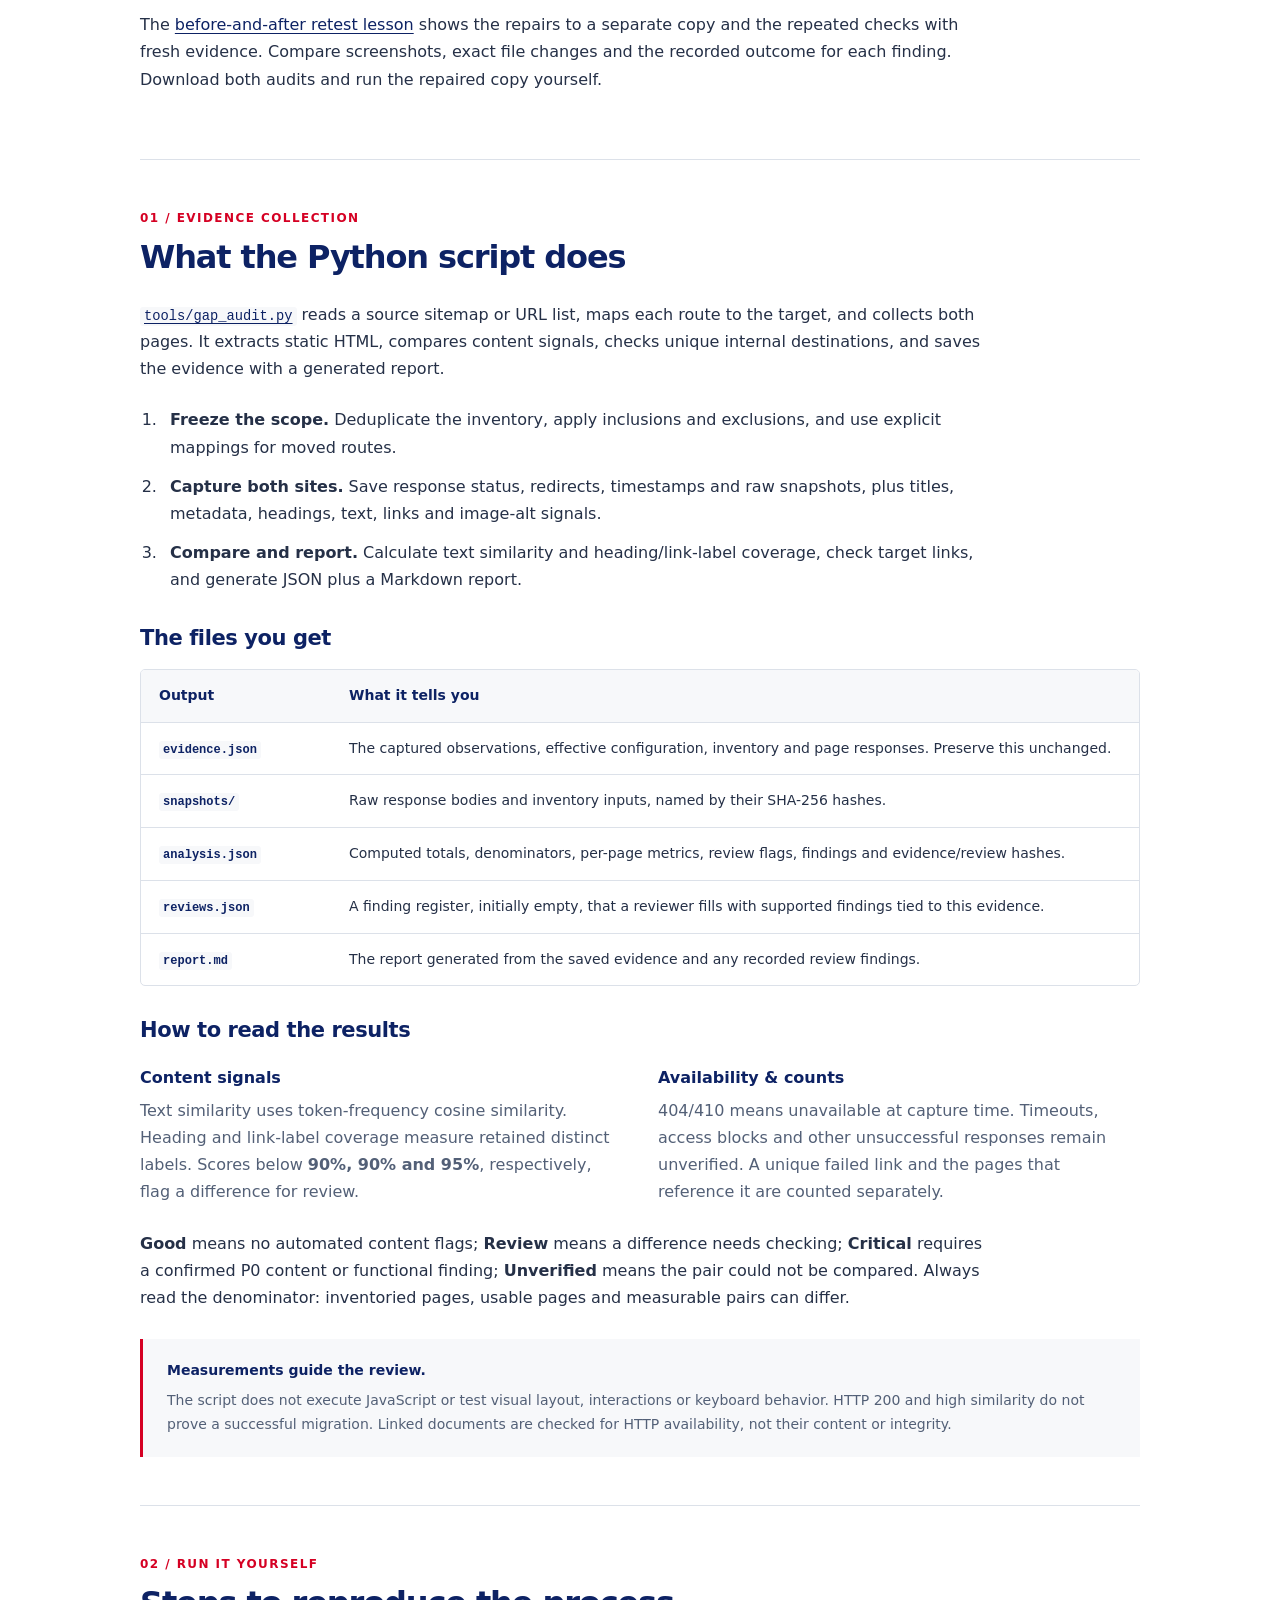
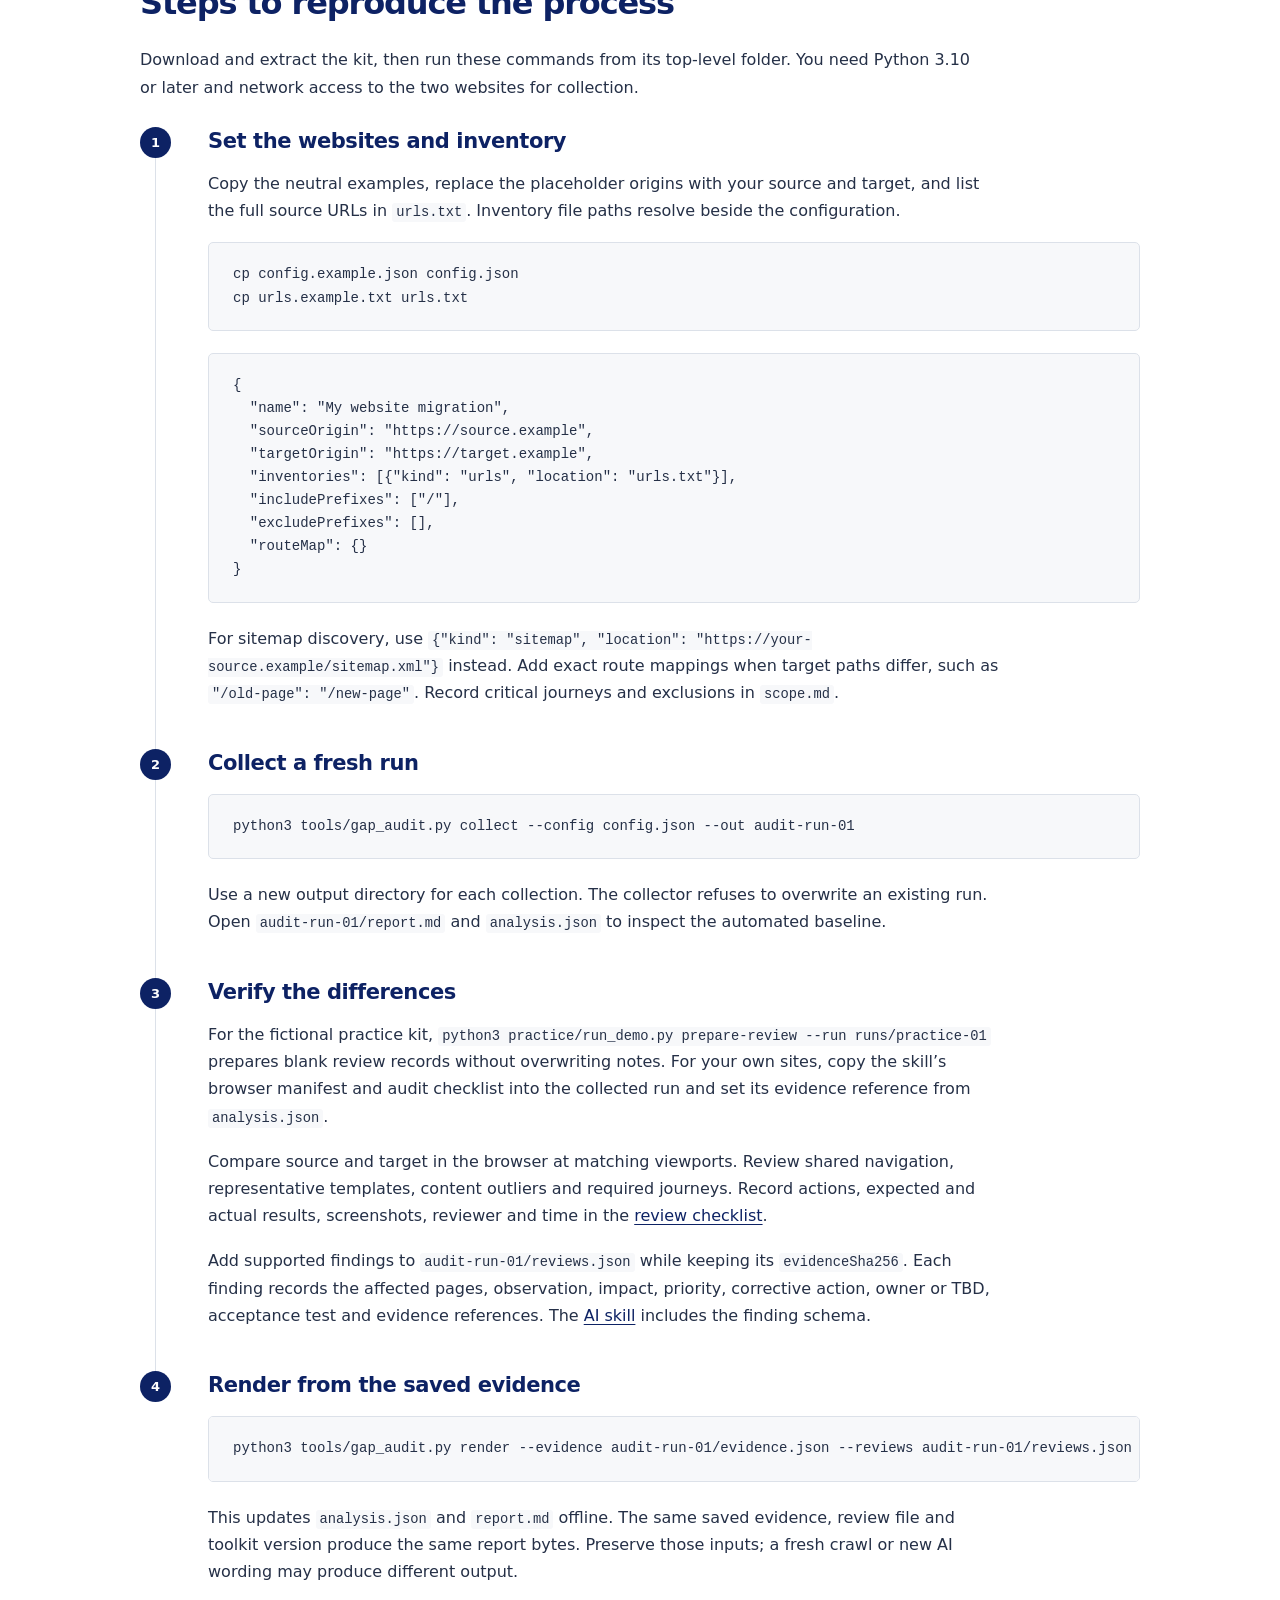
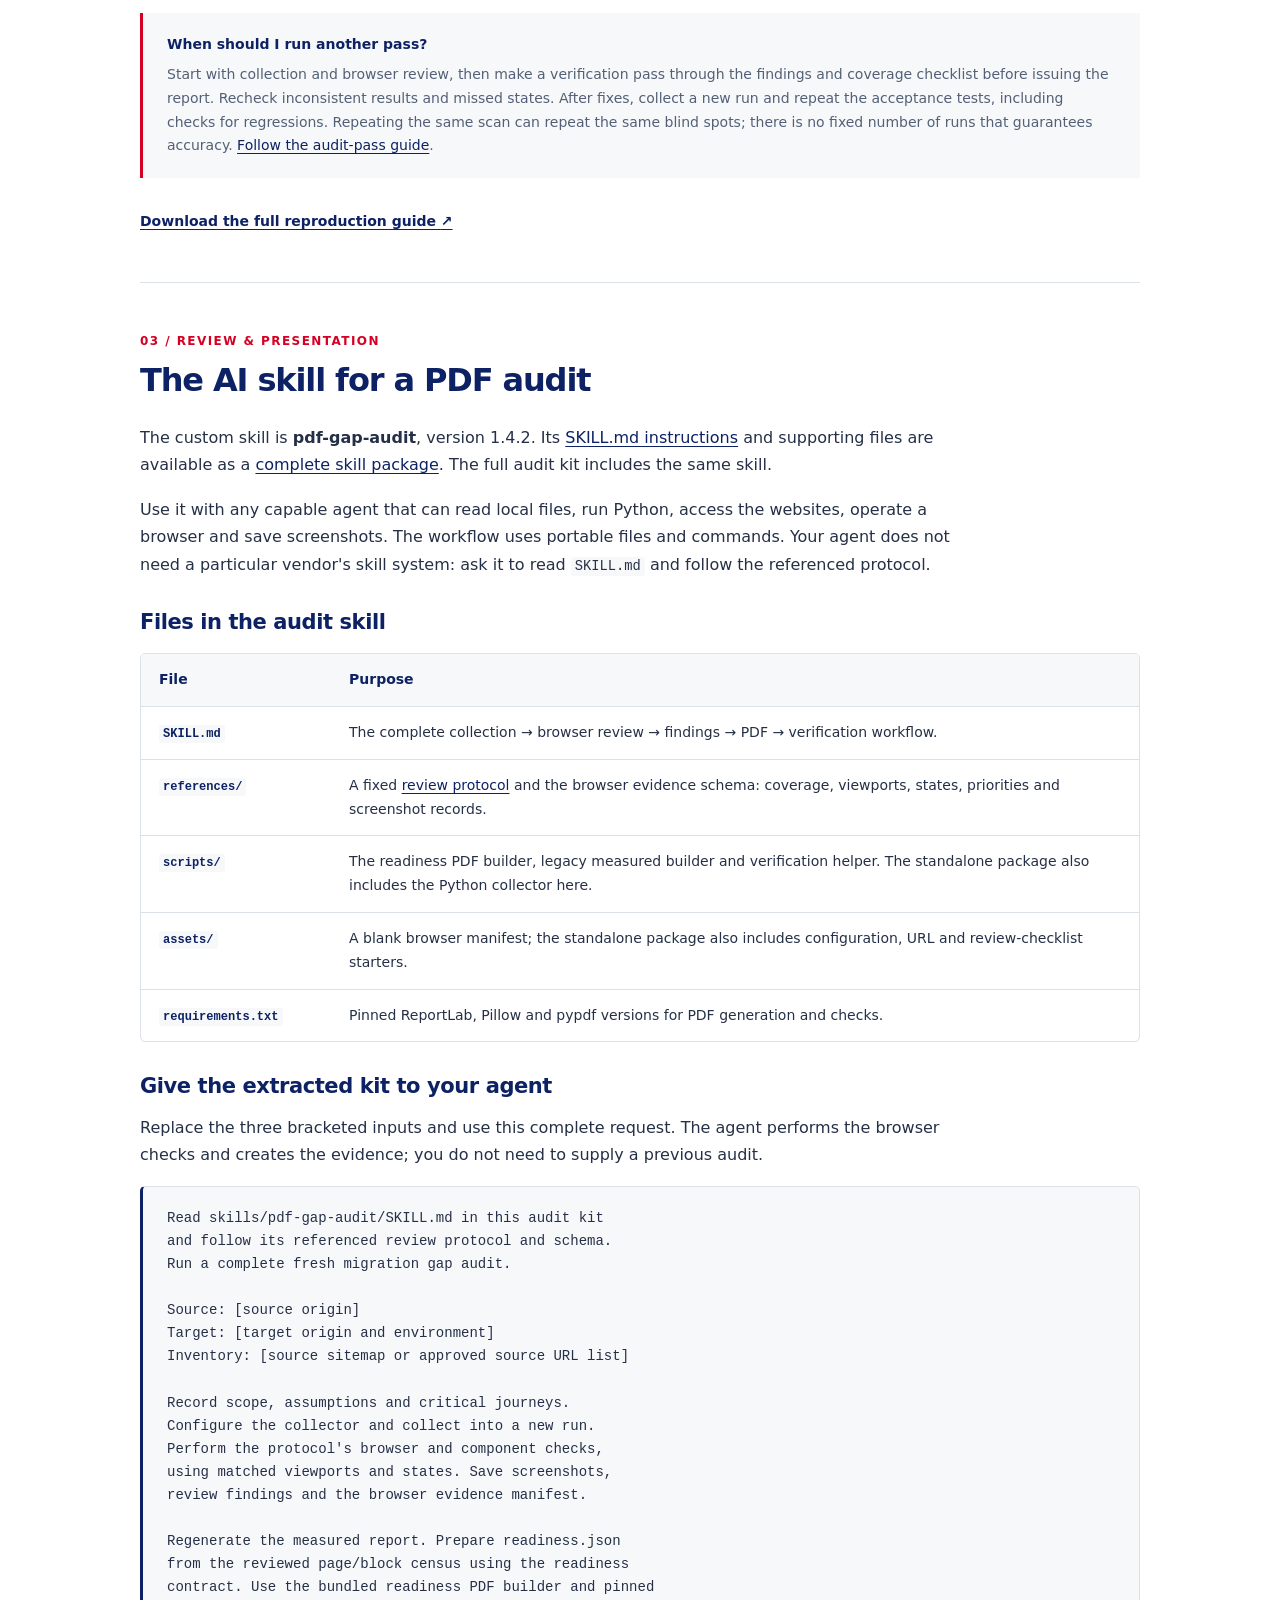
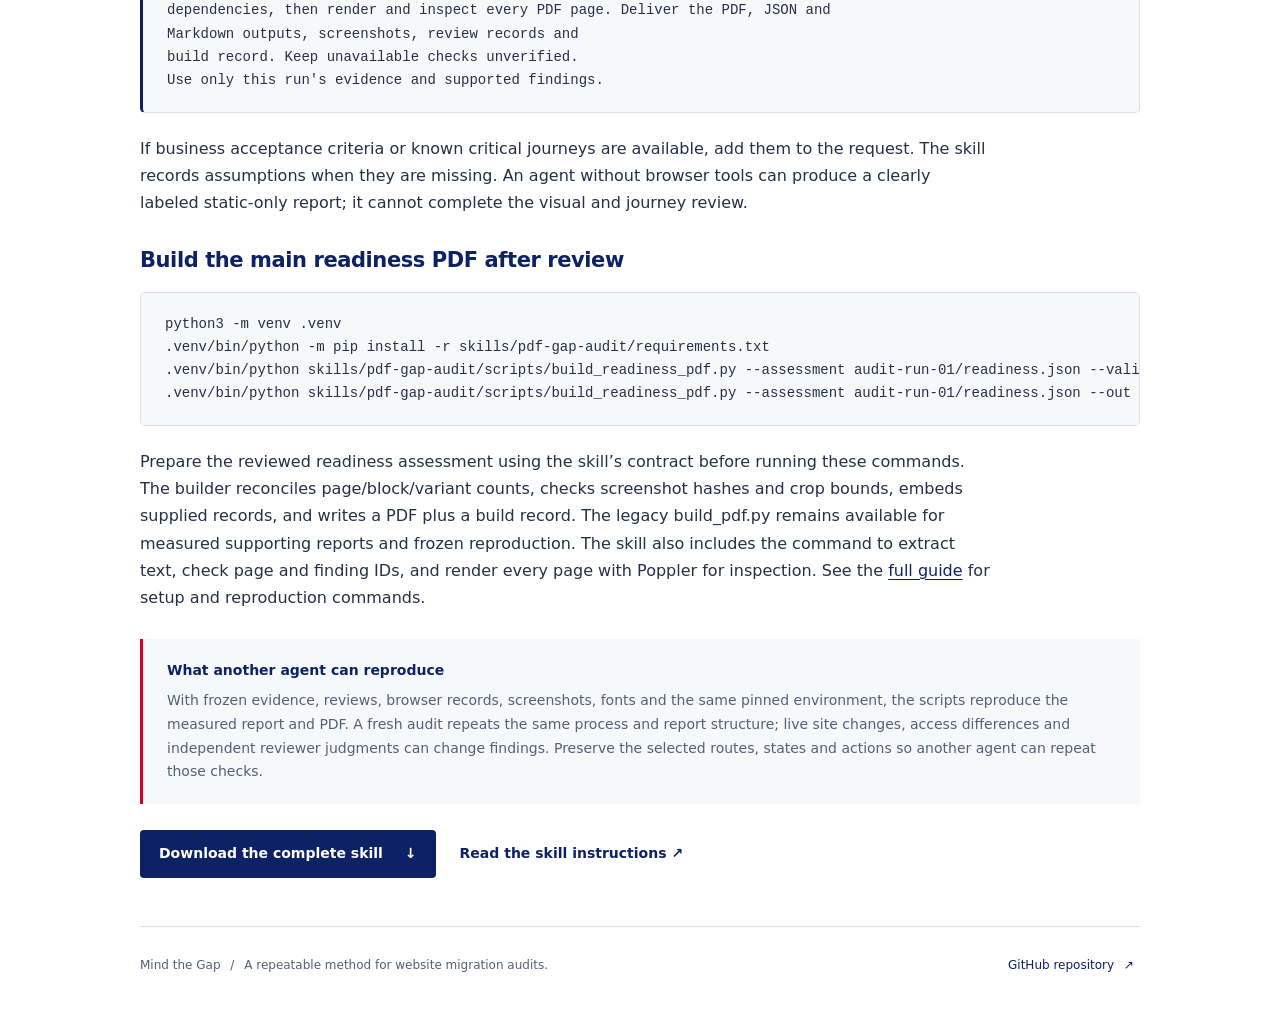
==== commit 634d2180: "Improve practice kit onboarding after fresh-download walkthrough" ====
--- a/site/index.html
+++ b/site/index.html
@@ -113,6 +113,7 @@
         </li>
         <li>
           <h3>Verify the differences</h3>
+          <p>For the fictional practice kit, <code>python3 practice/run_demo.py prepare-review --run runs/practice-01</code> prepares blank review records without overwriting notes. For your own sites, copy the skill’s browser manifest and audit checklist into the collected run and set its evidence reference from <code>analysis.json</code>.</p>
           <p>Compare source and target in the browser at matching viewports. Review shared navigation, representative templates, content outliers and required journeys. Record actions, expected and actual results, screenshots, reviewer and time in the <a href="./downloads/review-checklist.md" download>review checklist</a>.</p>
           <p>Add supported findings to <code>audit-run-01/reviews.json</code> while keeping its <code>evidenceSha256</code>. Each finding records the affected pages, observation, impact, priority, corrective action, owner or TBD, acceptance test and evidence references. The <a href="./downloads/SKILL.md" download>AI skill</a> includes the finding schema.</p>
         </li>
@@ -128,7 +129,7 @@
 
     <section id="pdf-skill" class="guide-section" aria-labelledby="skill-title">
       <div class="section-heading"><p class="eyebrow">03 / Review &amp; presentation</p><h2 id="skill-title">The AI skill for a PDF audit</h2></div>
-      <p>The custom skill is <strong>pdf-gap-audit</strong>, version 1.4.1. Its <a href="./downloads/SKILL.md" download>SKILL.md instructions</a> and supporting files are available as a <a href="./downloads/pdf-gap-audit-skill.zip" download>complete skill package</a>. The full audit kit includes the same skill.</p>
+      <p>The custom skill is <strong>pdf-gap-audit</strong>, version 1.4.2. Its <a href="./downloads/SKILL.md" download>SKILL.md instructions</a> and supporting files are available as a <a href="./downloads/pdf-gap-audit-skill.zip" download>complete skill package</a>. The full audit kit includes the same skill.</p>
       <p>Use it with any capable agent that can read local files, run Python, access the websites, operate a browser and save screenshots. The workflow uses portable files and commands. Your agent does not need a particular vendor's skill system: ask it to read <code>SKILL.md</code> and follow the referenced protocol.</p>
       <h3>Files in the audit skill</h3>
       <div class="table-scroll" role="region" aria-label="Skill package contents" tabindex="0">
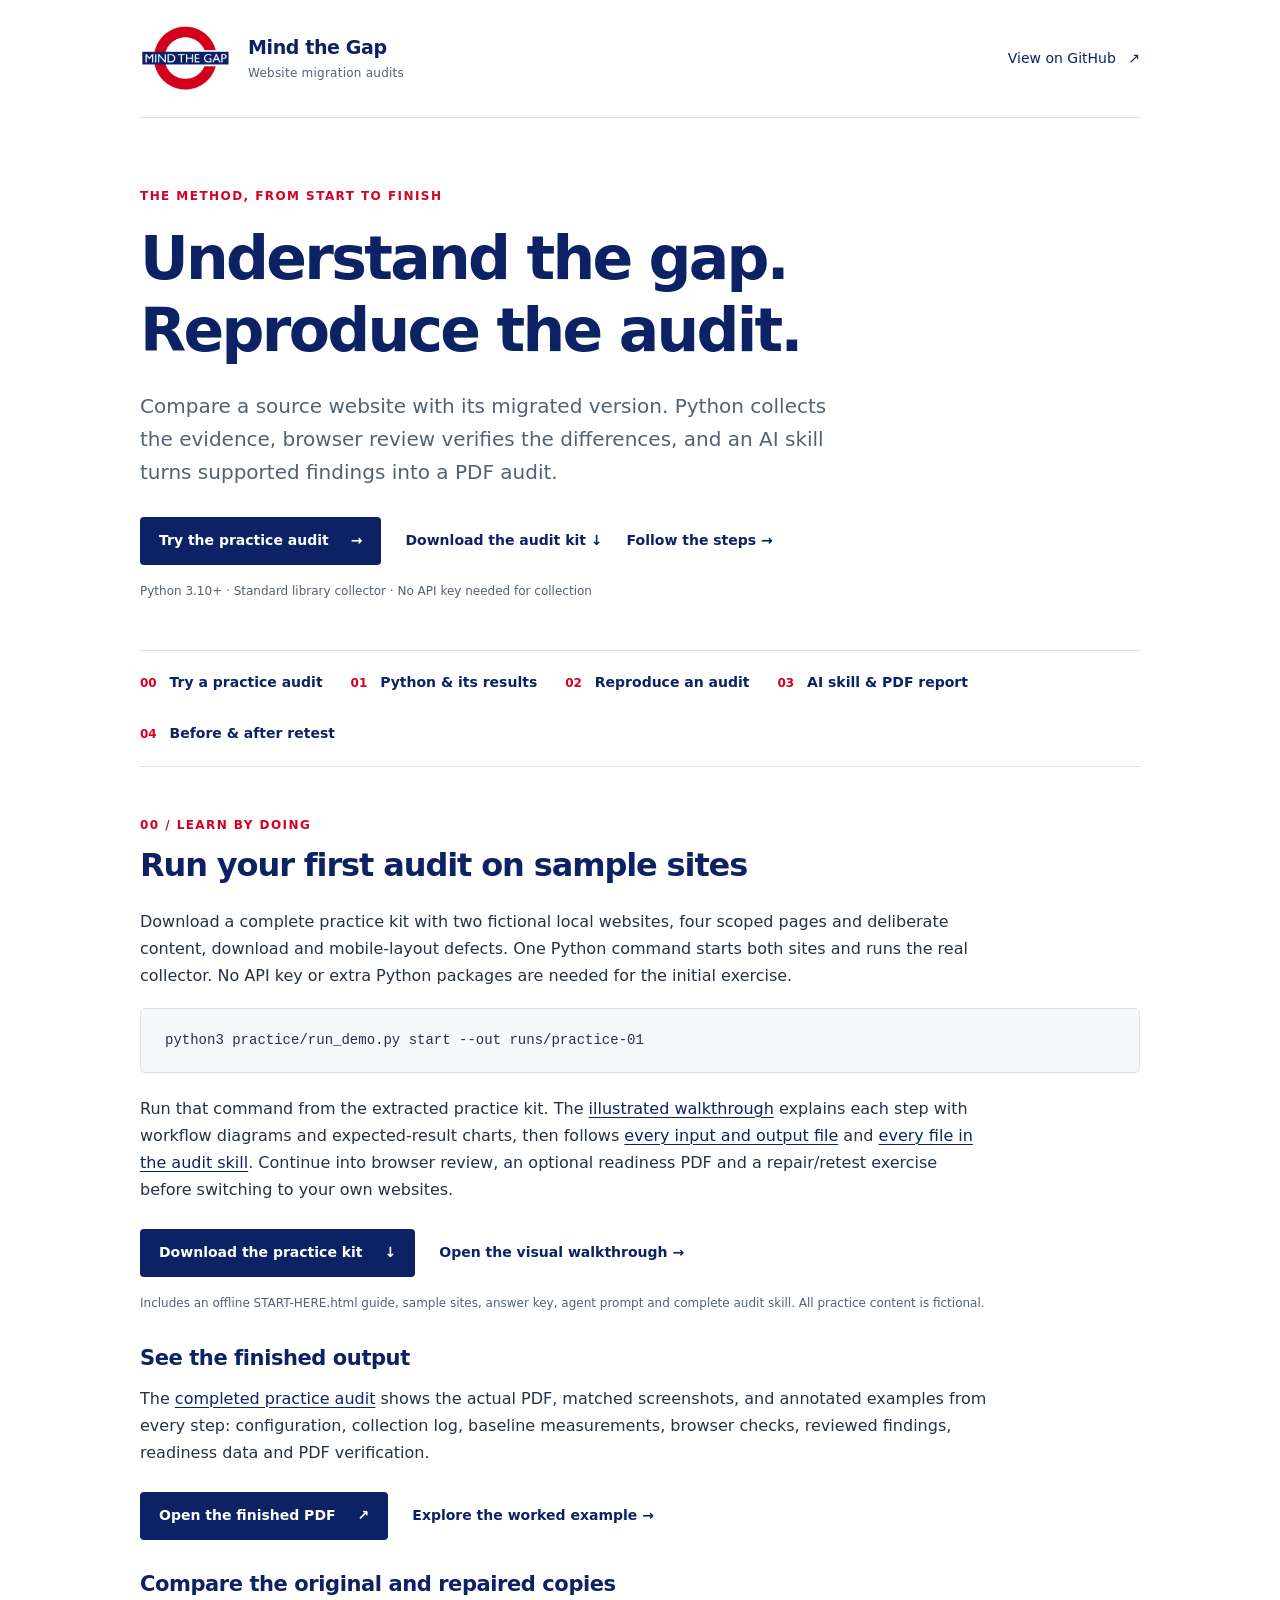
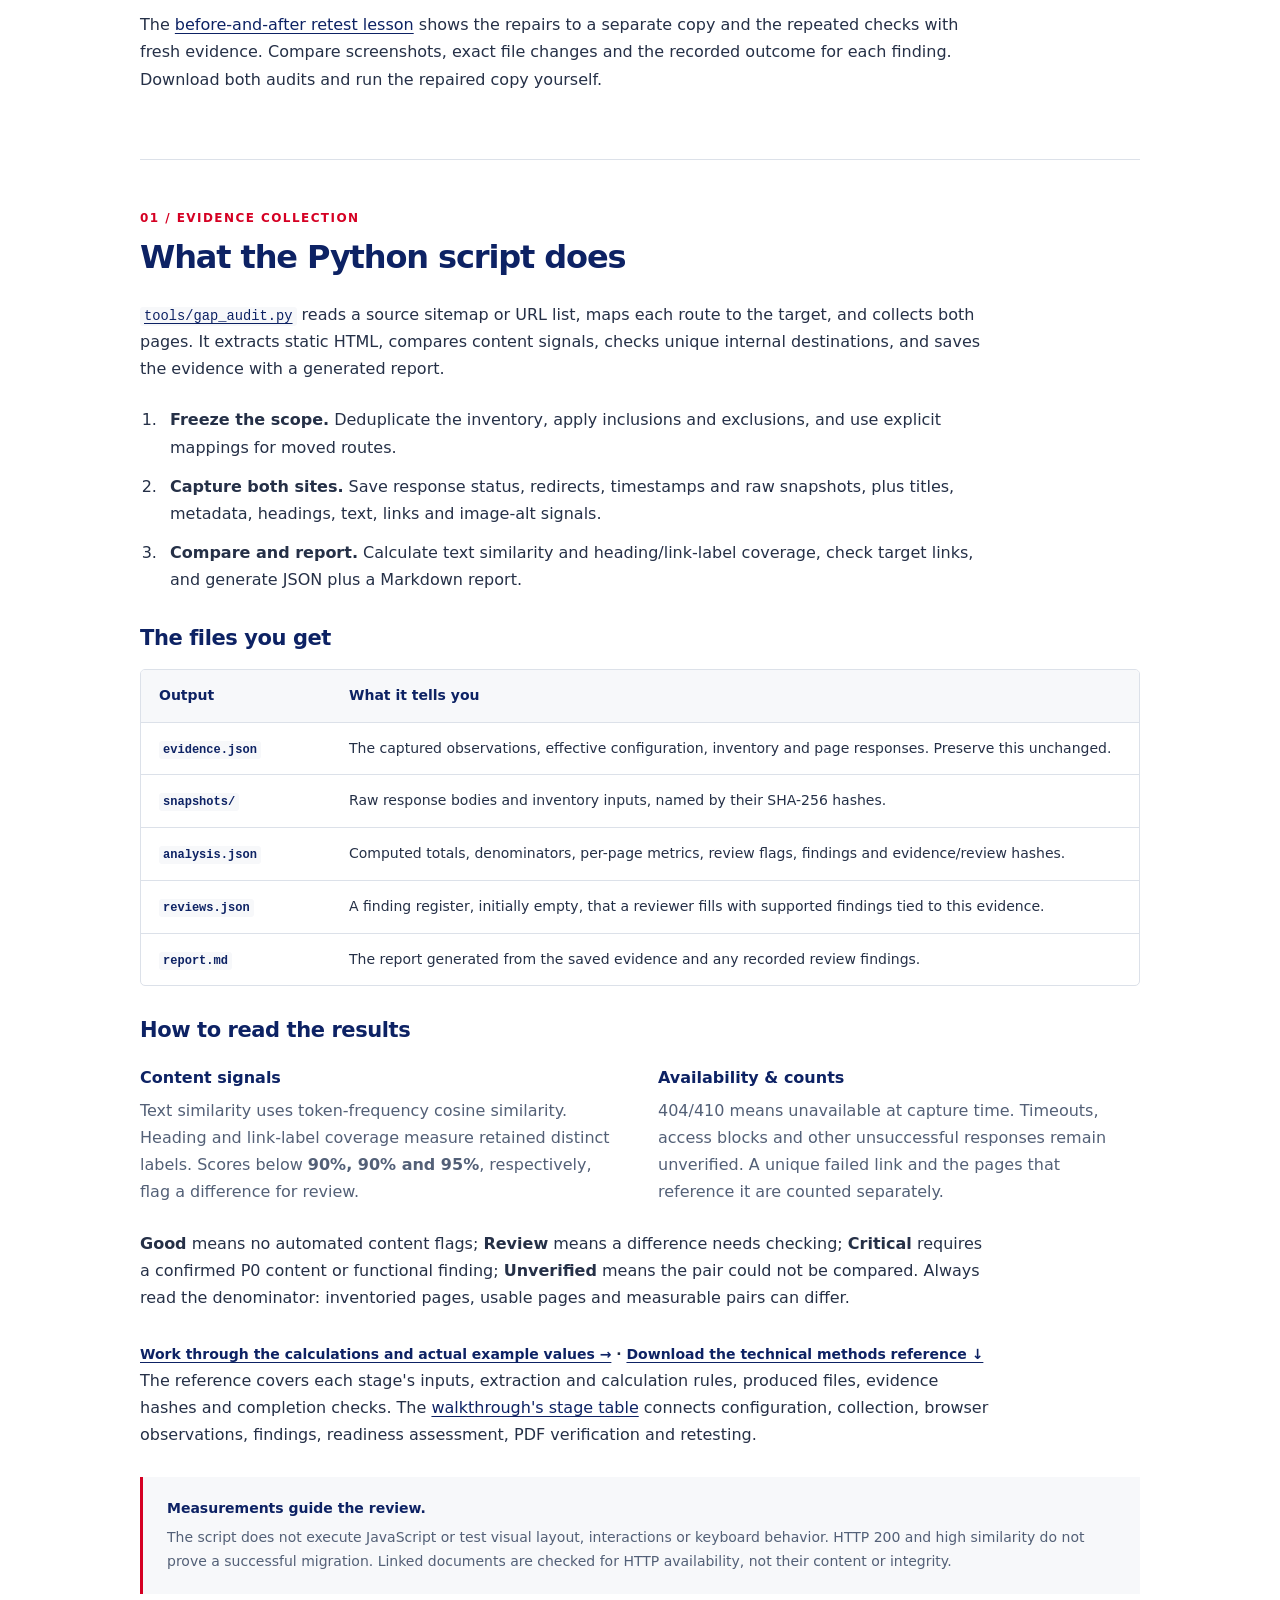
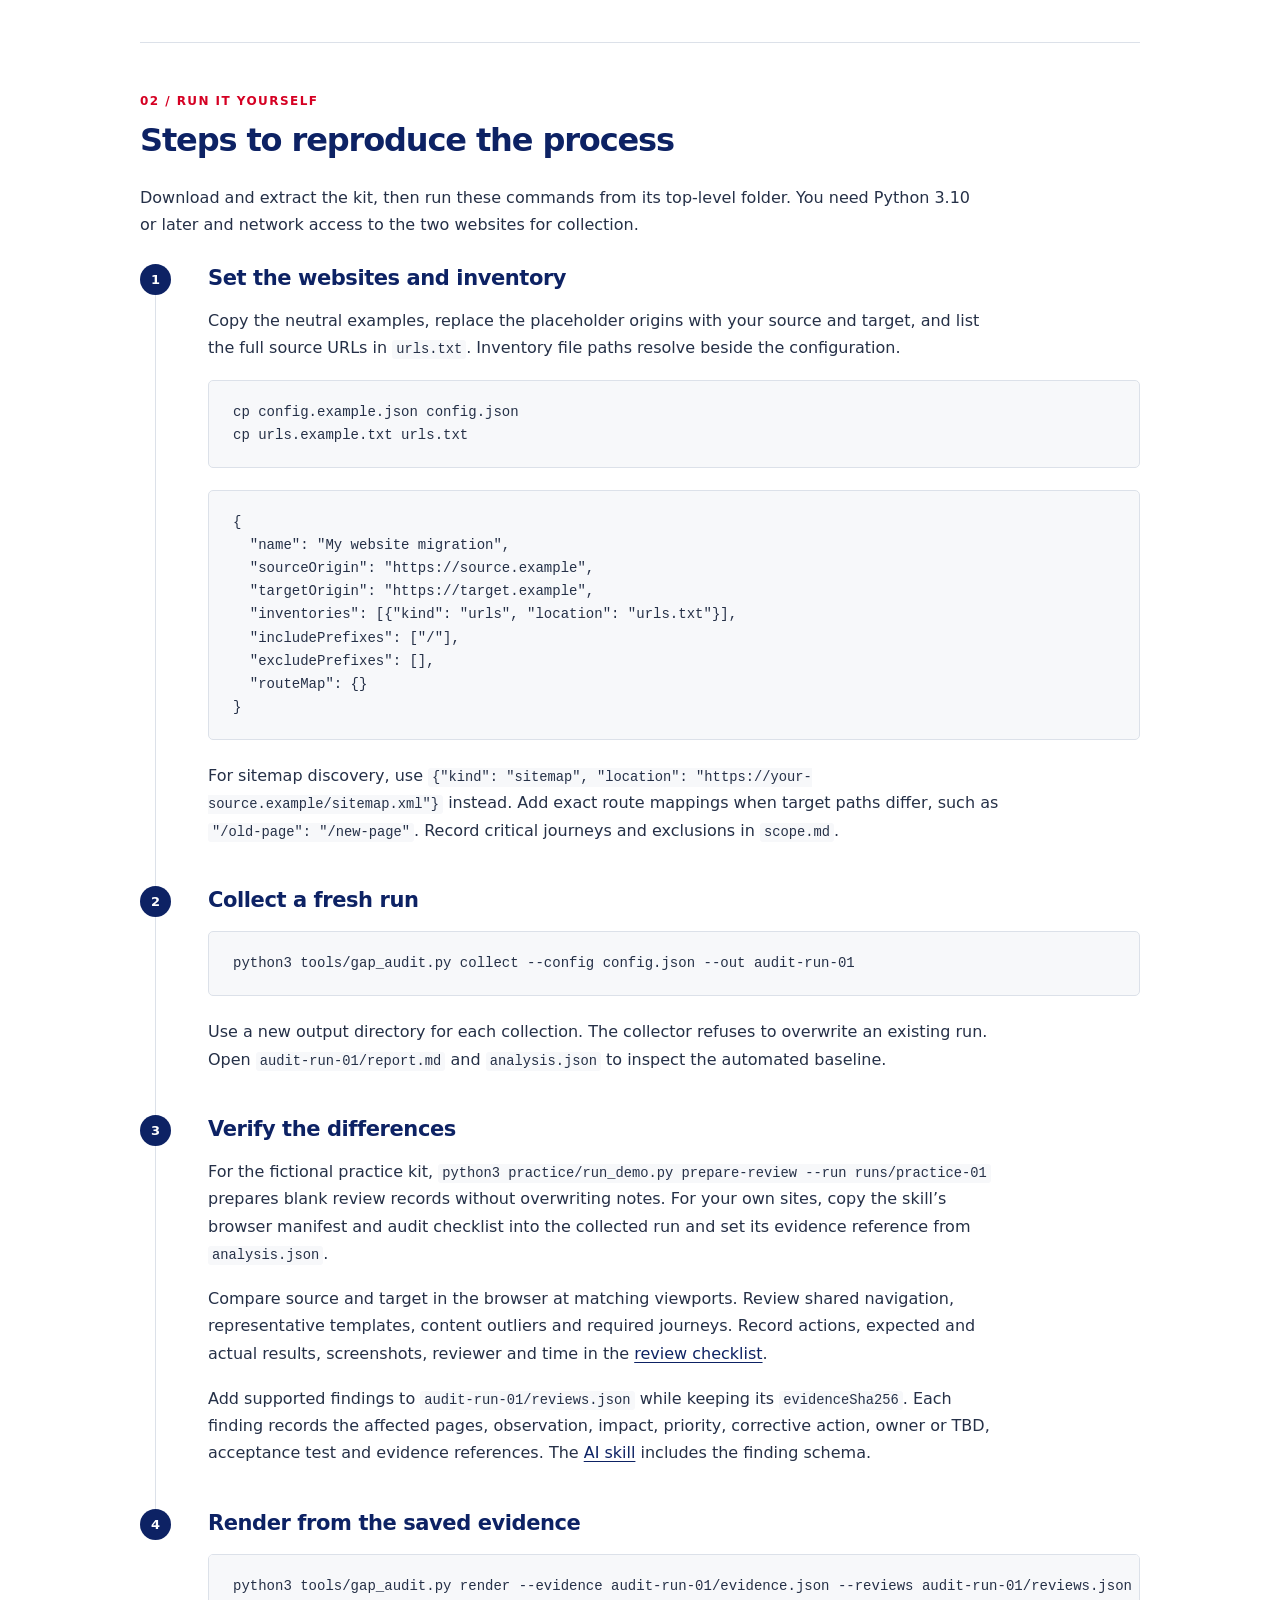
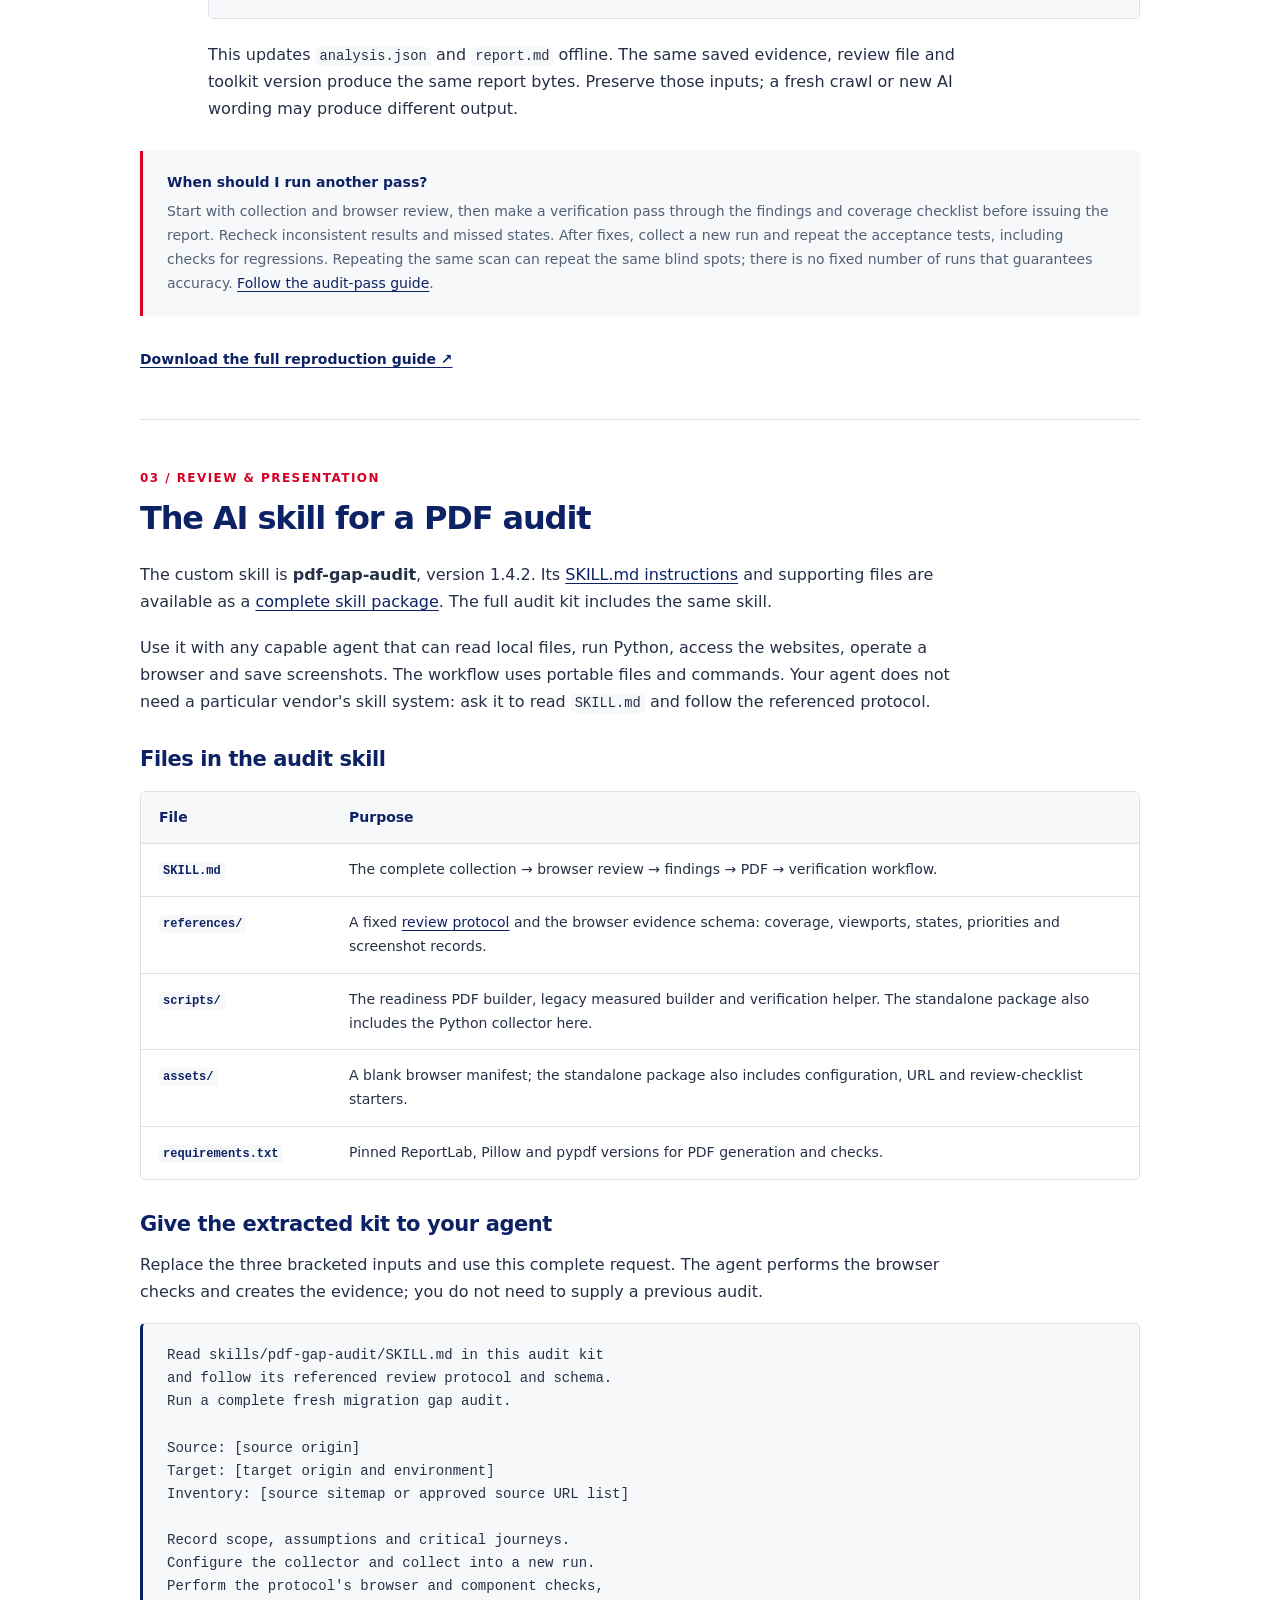
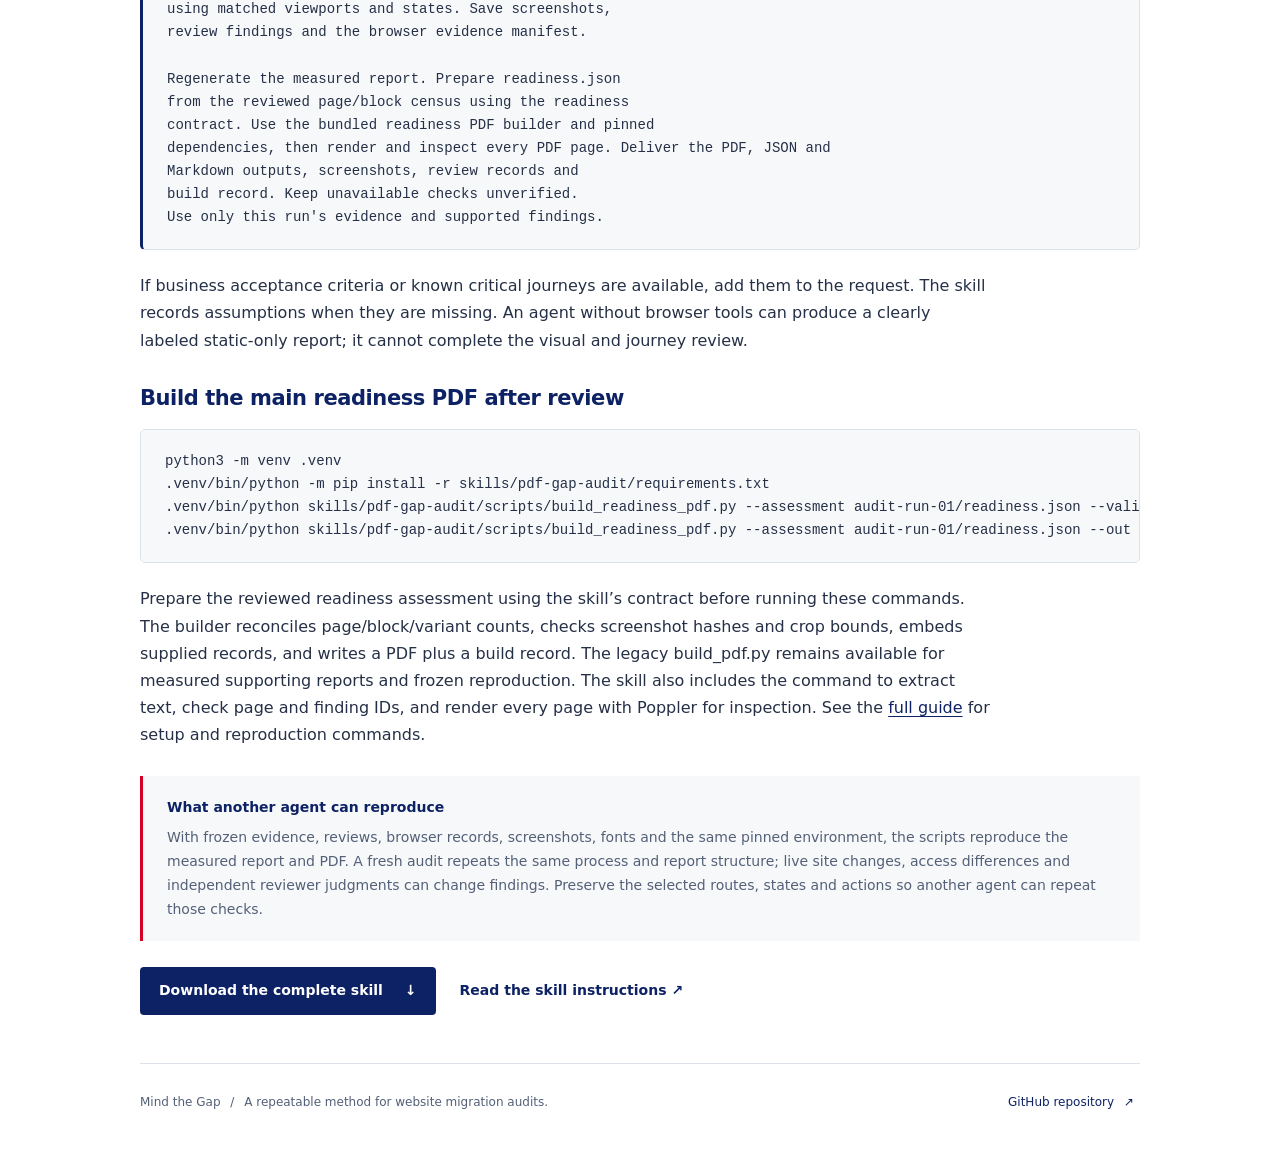
==== commit d8f07f3f: "Document audit stage methods, calculations and expected outputs" ====
--- a/site/index.html
+++ b/site/index.html
@@ -83,6 +83,8 @@
         <div><h4>Availability &amp; counts</h4><p>404/410 means unavailable at capture time. Timeouts, access blocks and other unsuccessful responses remain unverified. A unique failed link and the pages that reference it are counted separately.</p></div>
       </div>
       <p><strong>Good</strong> means no automated content flags; <strong>Review</strong> means a difference needs checking; <strong>Critical</strong> requires a confirmed P0 content or functional finding; <strong>Unverified</strong> means the pair could not be compared. Always read the denominator: inventoried pages, usable pages and measurable pairs can differ.</p>
+      <p class="resource-link"><a href="./practice.html#methods">Work through the calculations and actual example values →</a> · <a href="./downloads/audit-methods.md" download>Download the technical methods reference ↓</a></p>
+      <p>The reference covers each stage's inputs, extraction and calculation rules, produced files, evidence hashes and completion checks. The <a href="./practice.html#overview">walkthrough's stage table</a> connects configuration, collection, browser observations, findings, readiness assessment, PDF verification and retesting.</p>
       <aside class="note"><strong>Measurements guide the review.</strong><p>The script does not execute JavaScript or test visual layout, interactions or keyboard behavior. HTTP 200 and high similarity do not prove a successful migration. Linked documents are checked for HTTP availability, not their content or integrity.</p></aside>
     </section>
 
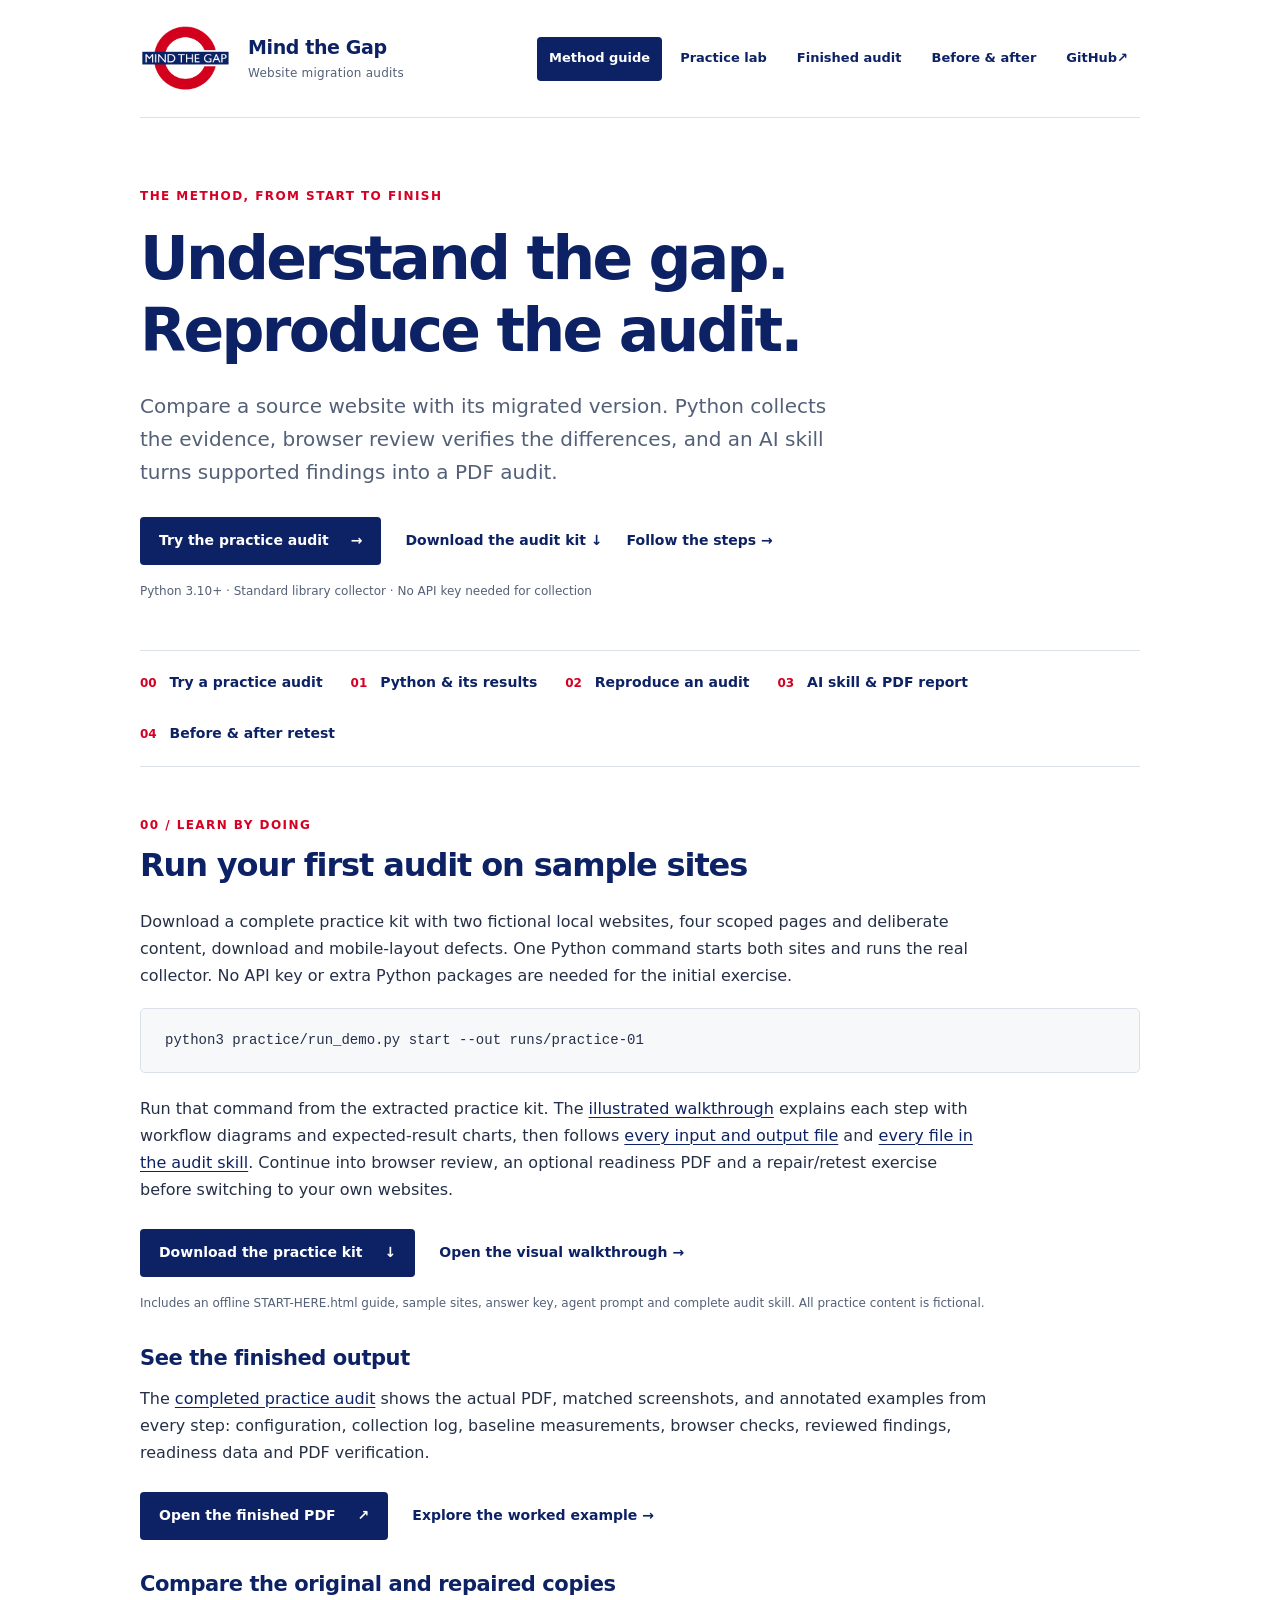
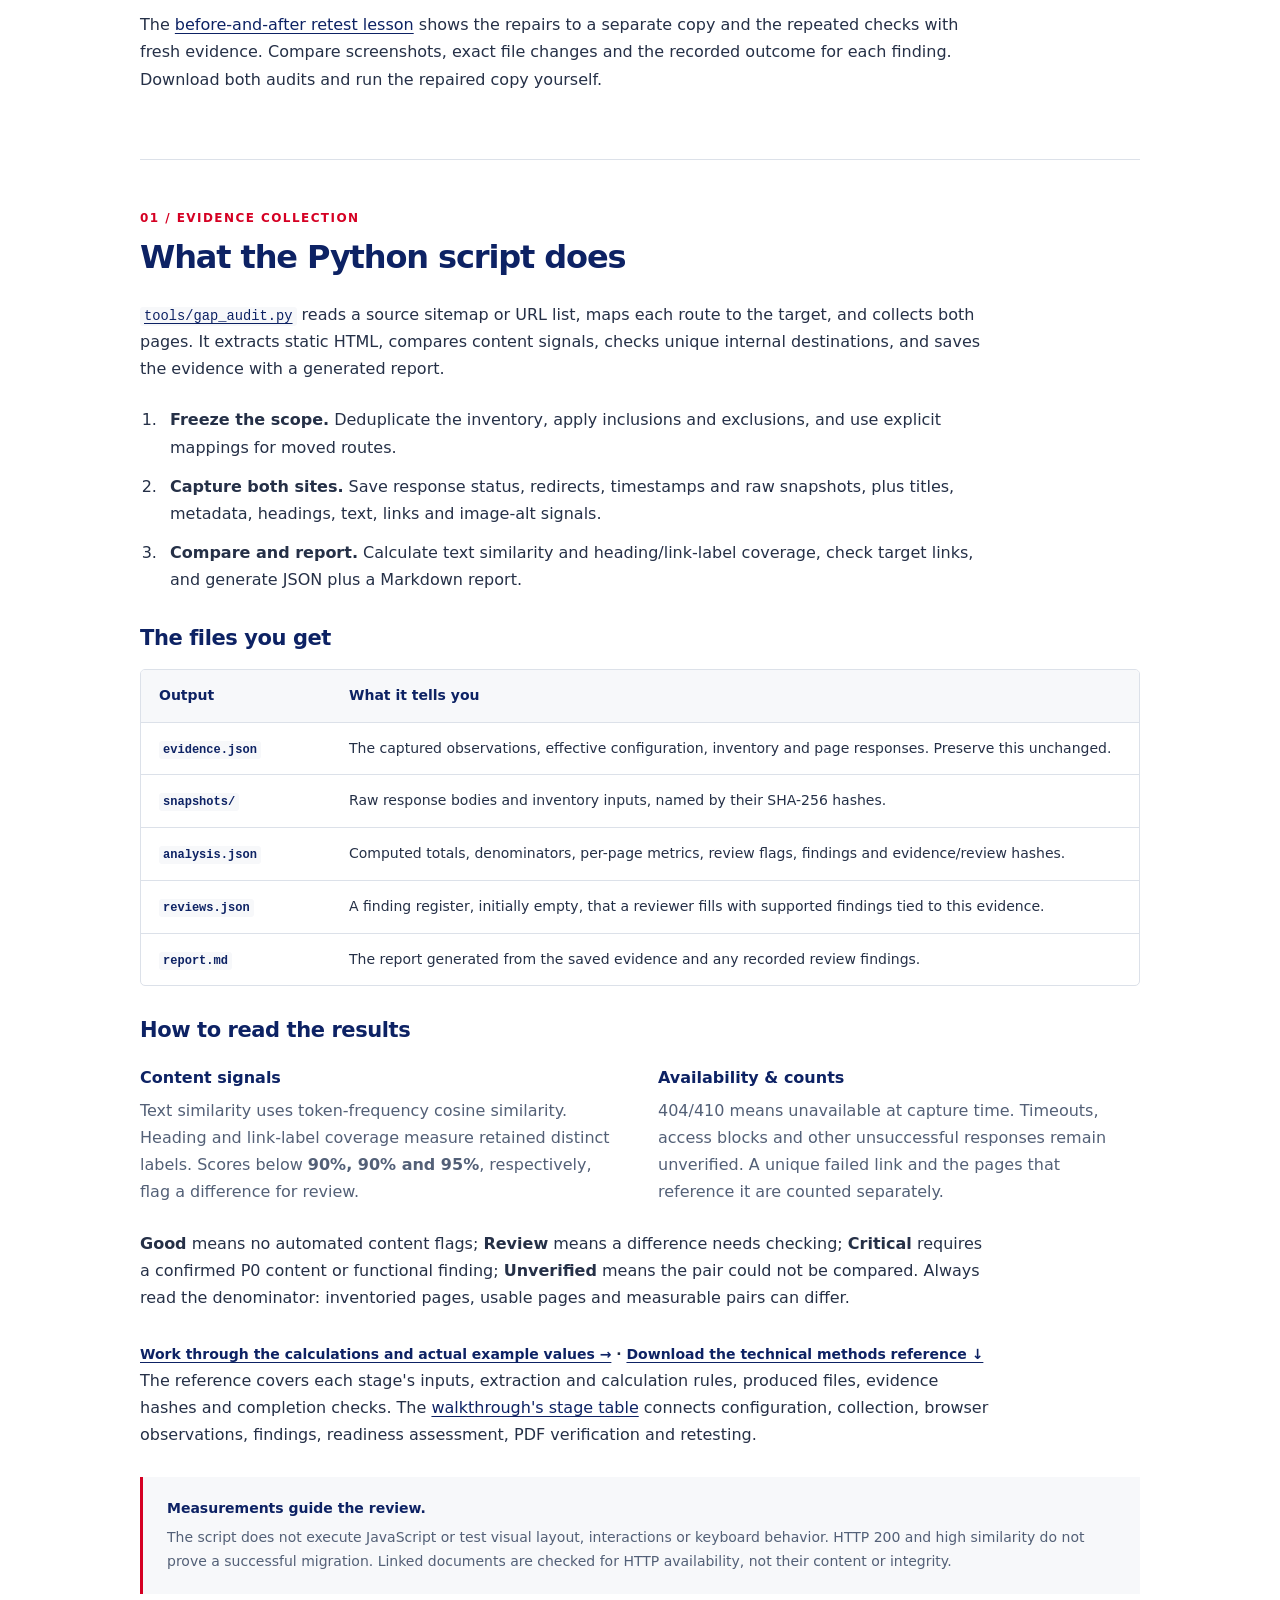
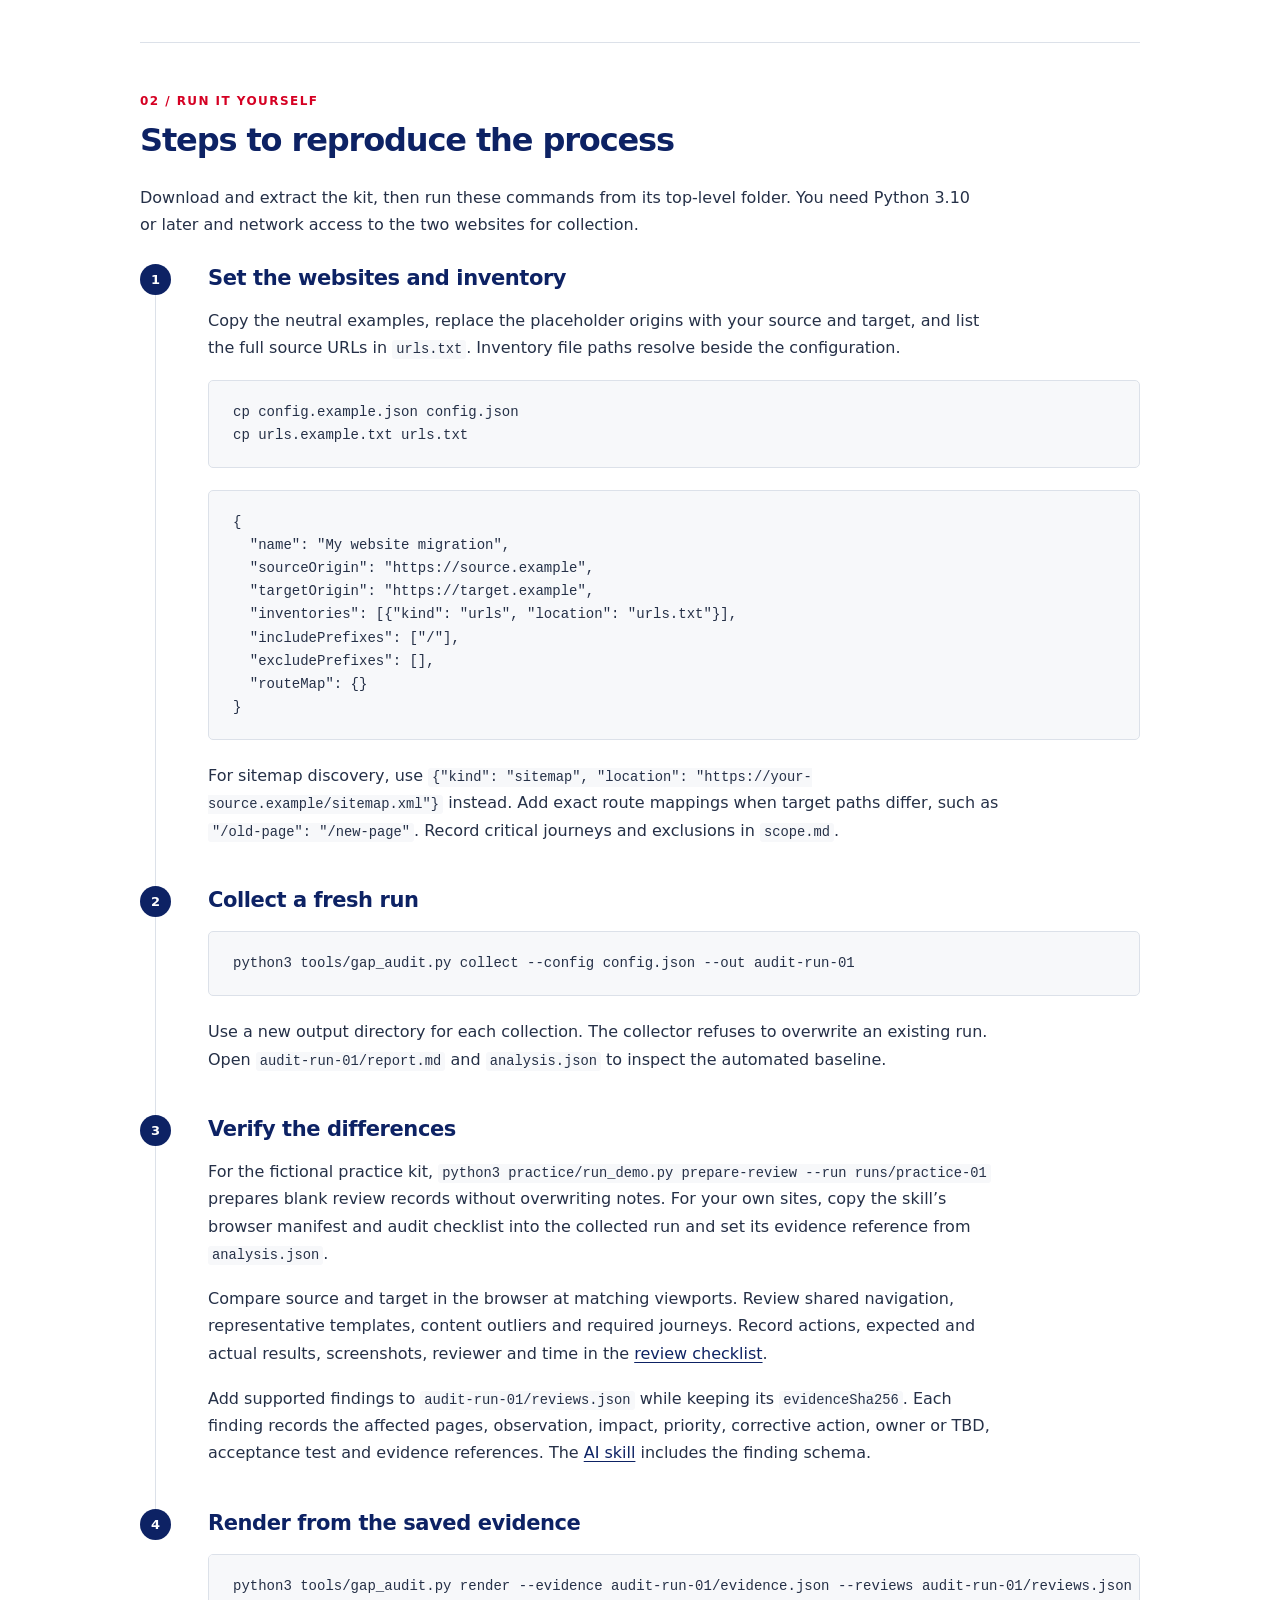
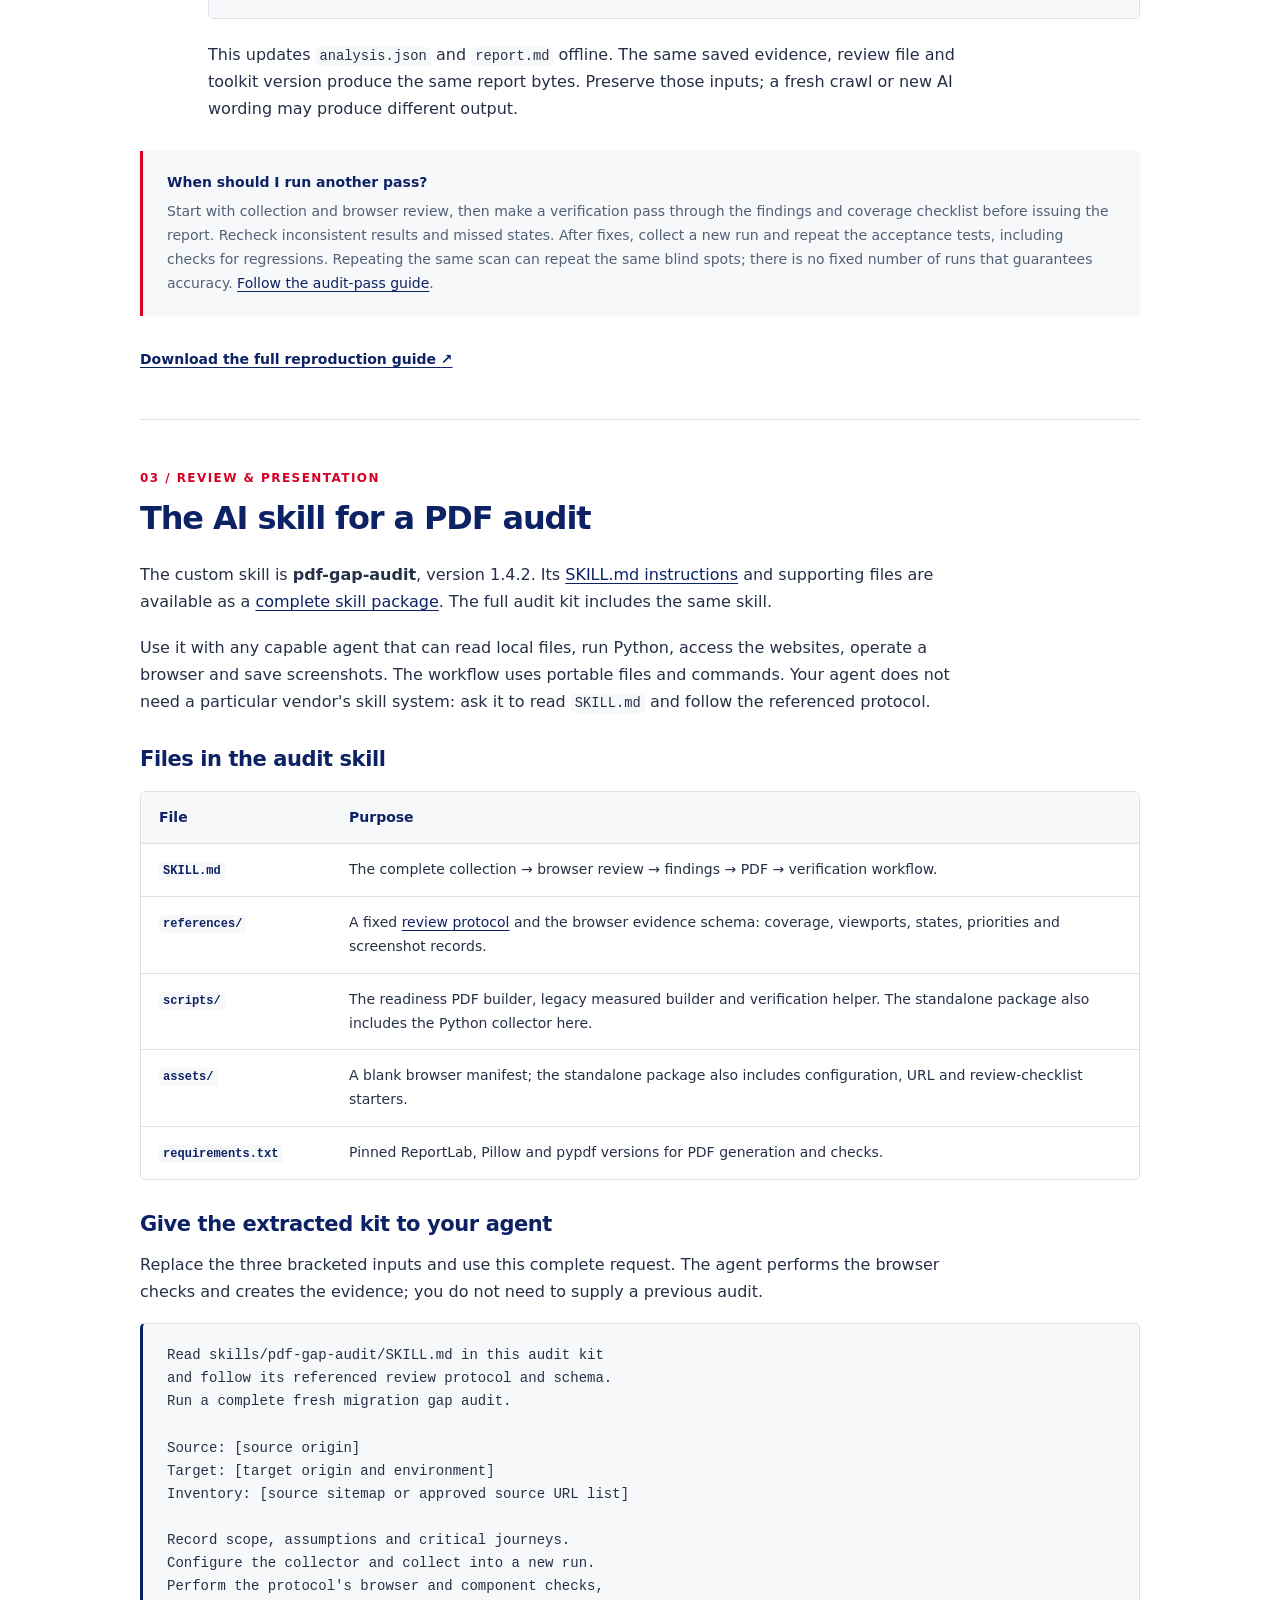
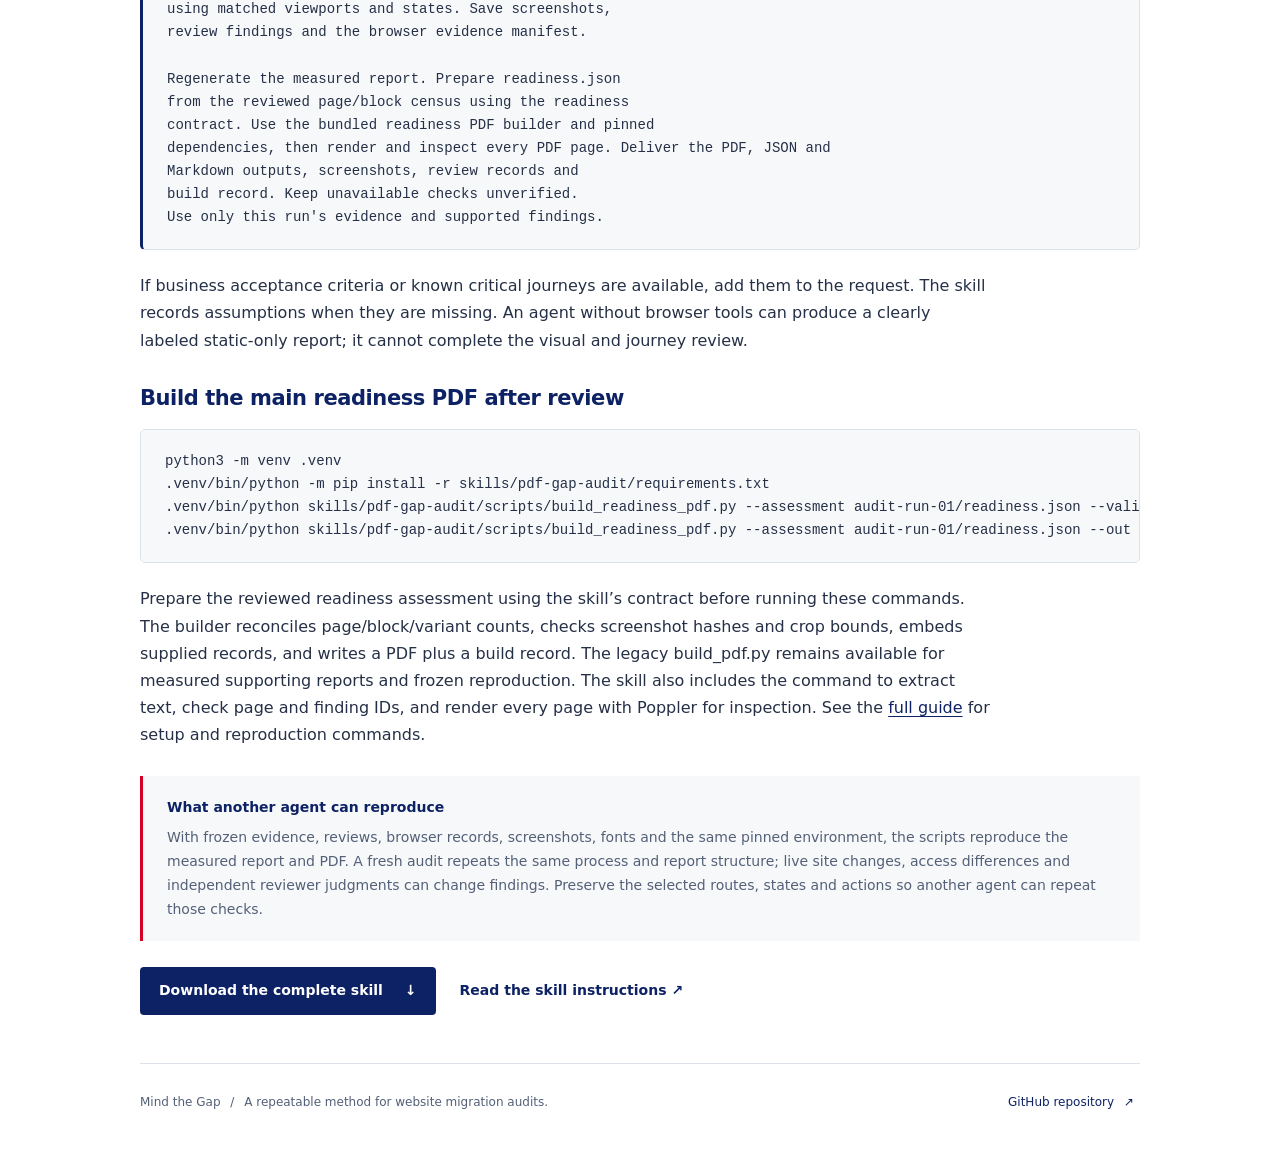
==== commit 8733b591: "Add shared route navigation to guide headers" ====
--- a/site/index.html
+++ b/site/index.html
@@ -8,16 +8,22 @@
   <meta http-equiv="Content-Security-Policy" content="default-src 'self'; script-src 'none'; style-src 'self'; img-src 'self'; object-src 'none'; base-uri 'self'; form-action 'none'">
   <title>Mind the Gap — Repeatable website migration audits</title>
   <link rel="icon" href="./favicon.svg" type="image/svg+xml">
-  <link rel="stylesheet" href="./guide.css">
+  <link rel="stylesheet" href="./guide.css?v=20261109-nav">
 </head>
 <body>
   <a class="skip-link" href="#main">Skip to the guide</a>
   <header class="site-header wrap">
-    <a class="brand" href="#" aria-label="Mind the Gap home">
+    <a class="brand" href="./index.html" aria-label="Mind the Gap home">
       <img src="./mind-the-gap.png" alt="" width="92" height="69">
       <span>Mind the Gap<small>Website migration audits</small></span>
     </a>
-    <a class="repo-link" href="https://github.com/gonsaje-vml/gapaudit">View on GitHub <span aria-hidden="true">↗</span></a>
+    <nav class="site-nav" aria-label="Primary navigation">
+      <a href="./index.html" aria-current="page">Method guide</a>
+      <a href="./practice.html">Practice lab</a>
+      <a href="./worked-example.html">Finished audit</a>
+      <a href="./retest.html">Before &amp; after</a>
+      <a href="https://github.com/gonsaje-vml/gapaudit">GitHub <span aria-hidden="true">↗</span></a>
+    </nav>
   </header>
 
   <main id="main" class="wrap">
--- a/site/guide.css
+++ b/site/guide.css
@@ -8,6 +8,11 @@
 .skip-link{position:absolute;top:-100px;left:16px;padding:8px 16px;background:#fff;z-index:10}
 .skip-link:focus{top:12px}
 .site-header{display:flex;align-items:center;justify-content:space-between;gap:24px;padding-block:24px;border-bottom:1px solid var(--line)}
+.site-nav{display:flex;align-items:center;justify-content:flex-end;flex-wrap:wrap;gap:6px}
+.site-nav a{display:inline-flex;align-items:center;min-height:44px;padding:10px 12px;border-radius:4px;font-size:13px;font-weight:600;line-height:1.7;text-decoration:none;white-space:nowrap}
+.site-nav a:hover{background:var(--paper);text-decoration:underline}
+.site-nav a[aria-current="page"]{background:var(--navy);color:#fff}
+@media(max-width:900px){.site-header{flex-wrap:wrap}.site-nav{width:100%;justify-content:flex-start}}
 .brand{display:flex;align-items:center;gap:16px;text-decoration:none;line-height:1.25;font-size:19px;font-weight:700;letter-spacing:-.02em}
 .brand img{display:block;object-fit:contain}
 .brand small{display:block;margin-top:6px;color:var(--muted);font-size:12px;font-weight:500;letter-spacing:.02em}
